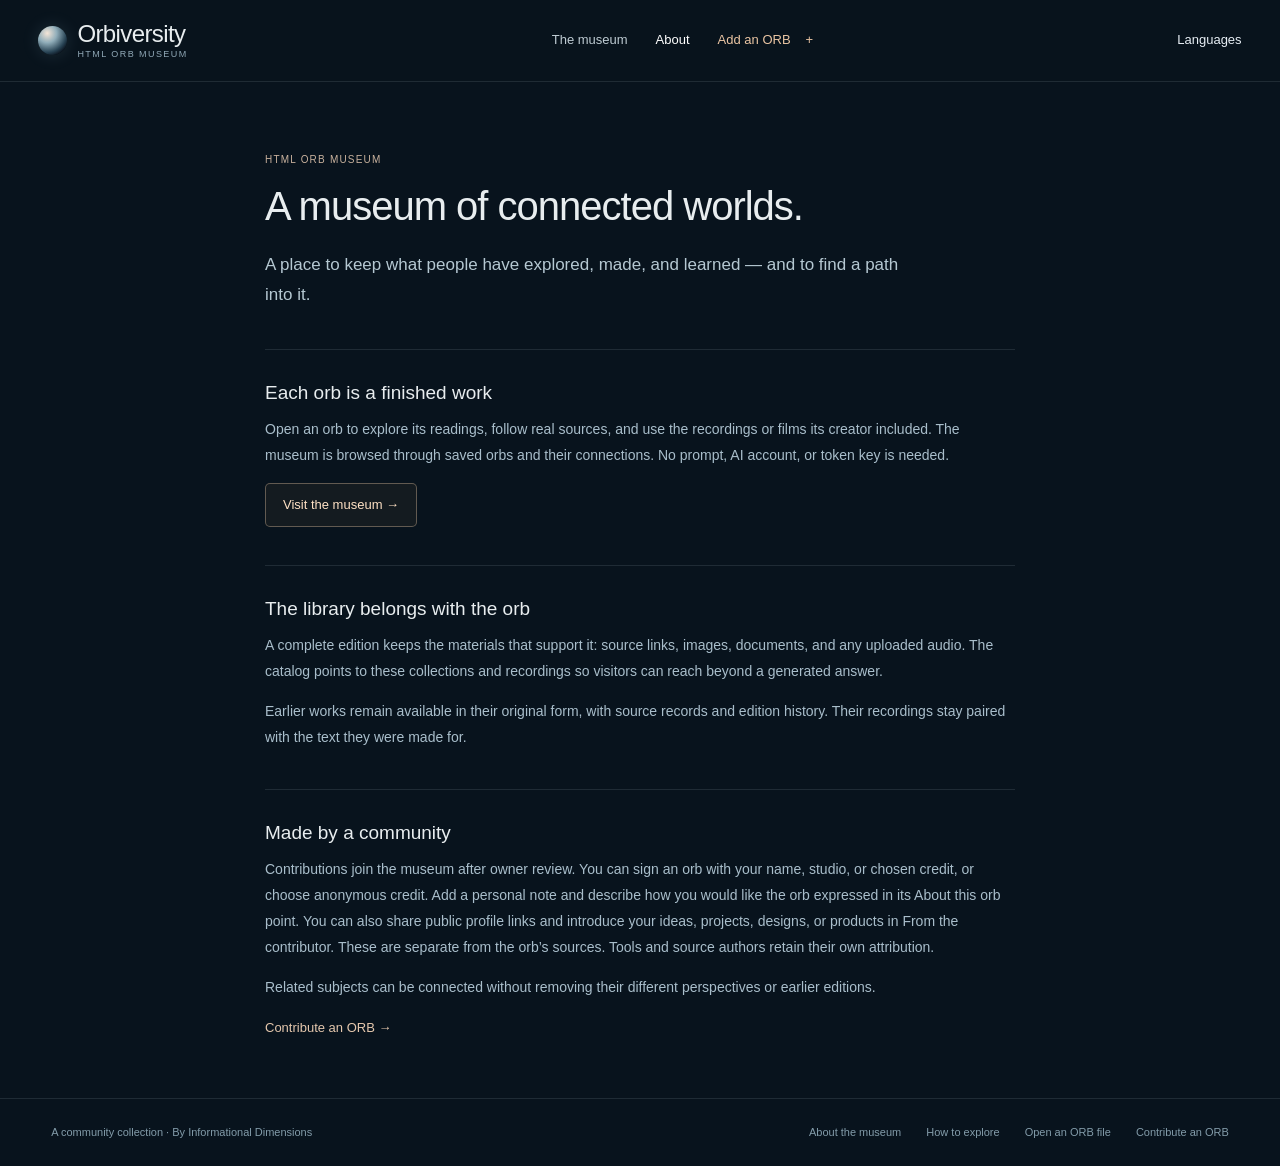
==== about.html @ c3cf35a3 "Let Museum contributors share profiles and work Add a collapsed optional Share your work section wit" ====
<!doctype html>
<html lang="en"><head><meta charset="utf-8"><meta name="viewport" content="width=device-width,initial-scale=1"><meta name="description" content="A community museum for complete, connected HTML ORBs."><meta name="theme-color" content="#08131d"><title>About the museum · Orbiversity</title><link rel="icon" href="orb-silver.jpg" type="image/jpeg"><link rel="stylesheet" href="vault.css?v=museum-spotlight-1"><link rel="stylesheet" href="languages.css"></head><body><a class="skip" href="#content">Skip to content</a><header class="vault-header"><a class="brand" href="./"><span class="brand-mark" aria-hidden="true"></span><span>Orbiversity<small>HTML Orb Museum</small></span></a><nav aria-label="Main navigation"><a href="./">The museum</a><a href="about.html" aria-current="page">About</a><a class="add-orb" href="submit.html">Add an ORB <span aria-hidden="true">+</span></a></nav><details class="language-menu"><summary>Languages</summary><div class="language-options"><a href="?lang=en" lang="en" data-language="en">English</a><a href="?lang=es" lang="es" data-language="es">Español</a></div></details></header><main class="vault-page" id="content"><p class="eyebrow">HTML Orb Museum</p><h1>A museum of connected worlds.</h1><p class="page-lead">A place to keep what people have explored, made, and learned — and to find a path into it.</p><section><h2>Each orb is a finished work</h2><p>Open an orb to explore its readings, follow real sources, and use the recordings or films its creator included. The museum is browsed through saved orbs and their connections. No prompt, AI account, or token key is needed.</p><a class="primary-link" href="./">Visit the museum →</a></section><section id="journeys"><h2>The library belongs with the orb</h2><p>A complete edition keeps the materials that support it: source links, images, documents, and any uploaded audio. The catalog points to these collections and recordings so visitors can reach beyond a generated answer.</p><p>Earlier works remain available in their original form, with source records and edition history. Their recordings stay paired with the text they were made for.</p></section><section><h2>Made by a community</h2><p>Contributions join the museum after owner review. You can sign an orb with your name, studio, or chosen credit, or choose anonymous credit. Add a personal note and describe how you would like the orb expressed in its About this orb point. You can also share public profile links and introduce your ideas, projects, designs, or products in From the contributor. These are separate from the orb’s sources. Tools and source authors retain their own attribution.</p><p>Related subjects can be connected without removing their different perspectives or earlier editions.</p><a href="submit.html">Contribute an ORB →</a></section></main><footer class="vault-footer"><span>A community collection · By Informational Dimensions</span><a href="about.html">About the museum</a><a href="start.html">How to explore</a><a href="studio.html">Open an ORB file</a><a href="submit.html">Contribute an ORB</a></footer><script src="spanish.js?v=copy-1"></script><script src="vault-i18n.js?v=museum-spotlight-1"></script><script src="languages.js?v=vault-1"></script></body></html>
---- vault.css ----
:root{color-scheme:dark;--ink:#e8edef;--muted:#acbcc5;--quiet:#889da9;--line:#b5c9d321;--accent:#efbc8e;background:#08131d;color:var(--ink);font-family:Inter,"Segoe UI",Arial,sans-serif;font-synthesis:none}*{box-sizing:border-box}body{margin:0;font-size:15px;line-height:1.55}a{color:inherit;text-decoration:none}a:hover{text-decoration:underline;text-underline-offset:4px}button,select{font:inherit}button,a,select,summary{touch-action:manipulation}button,select{color:var(--ink);background:#132530;border:1px solid #8197a547;border-radius:5px}button{cursor:pointer}a:focus-visible,button:focus-visible,select:focus-visible,summary:focus-visible{outline:2px solid #f3c397;outline-offset:5px}h1,h2,h3,p{margin-top:0}[hidden]{display:none!important}.skip{position:fixed;left:15px;top:-100px;z-index:10;background:#fff;color:#111;padding:12px}.skip:focus{top:10px}.vault-header{min-height:72px;display:flex;align-items:center;gap:32px;padding:12px clamp(20px,3vw,52px);border-bottom:1px solid var(--line);background:#08141ded}.brand{font-size:24px;font-weight:400;letter-spacing:-.6px;display:flex;align-items:center;gap:10px}.brand-mark{order:-1;display:inline-block;width:24px;height:24px;border-radius:50%;background:radial-gradient(circle at 32% 25%,#f4e5d7,#91aeba 32%,#274253 65%,#070d17 82%);box-shadow:0 0 18px #accfe324}.vault-header nav{display:flex;align-items:center;gap:28px;margin-left:auto;font-size:13px}.vault-header nav a{color:#bfccd3;min-height:44px;display:flex;align-items:center}.vault-header nav a[aria-current=page]{color:#fff}.vault-header nav .add-orb{gap:15px;color:#eac5a3}.language-menu{font-size:12px}.language-menu summary{min-height:44px;display:flex;align-items:center;cursor:pointer}.language-options{z-index:20;background:#102431!important;border-color:#536978!important}.language-options a{color:#e6edf0!important}.vault-workspace{display:grid;grid-template-columns:minmax(0,1fr) 320px;min-height:610px;max-height:820px;height:calc(100svh - 72px);background:linear-gradient(180deg,#07131c15,#07131c18 75%,#07131c66),url('library-southwest-city-v1.webp') center bottom/cover no-repeat}.vault-studio{position:relative;min-width:0;overflow:hidden}.studio-heading{position:absolute;left:clamp(24px,4vw,60px);top:32px;z-index:2;pointer-events:none}.studio-heading h1{font-size:29px;font-weight:350;letter-spacing:-.7px;margin-bottom:2px}.studio-heading p{font-size:12px;color:#acbdc9;letter-spacing:.02em}.orb-field{position:absolute;inset:112px 25px 55px}.orbit-lines{position:absolute;inset:0;width:100%;height:100%;fill:none;stroke:#afc6d222;stroke-width:.16;transform:rotate(-8deg);pointer-events:none}.vault-orb{position:absolute;left:var(--x);top:var(--y);display:flex;flex-direction:column;align-items:center;transform:translate(-50%,-50%);width:150px;min-height:88px;text-align:center;font-size:12px;line-height:1.45;color:#e2eaf0;text-shadow:0 2px 6px #020b14;transition:color .2s,filter .2s}.vault-orb:hover{text-decoration:none;color:#fff;filter:brightness(1.18)}.orb-sphere{width:42px;height:42px;border-radius:50%;background:radial-gradient(ellipse at 29% 22%,#f9f4de 1%,#c0d4da 10%,#82a7b7 26%,#395569 48%,#182a3d 70%,#091322 88%);box-shadow:inset -4px -6px 8px #0006,0 0 23px #9ac4e72b;transition:transform .3s,box-shadow .3s}.vault-orb:hover .orb-sphere,.vault-orb:focus-visible .orb-sphere{transform:scale(1.13);box-shadow:inset -4px -6px 8px #0006,0 0 28px #f1c19059}.vault-orb.is-featured .orb-sphere{width:58px;height:58px}.orb-label{margin-top:9px;max-width:148px;font-weight:400}.orb-type{position:absolute;top:-26px;white-space:nowrap;font-size:10px;color:#f2ceae;opacity:0;transform:translateY(4px);transition:opacity .15s,transform .15s}.vault-orb:hover .orb-type,.vault-orb:focus-visible .orb-type{opacity:1;transform:translateY(0)}.studio-bottom{position:absolute;inset:auto 30px 24px;display:flex;justify-content:space-between;gap:20px;font-size:11px;color:#bbcad0}.studio-bottom a{color:#e0d8cb}.vault-overview{padding:48px 30px 30px;background:#081621ad;display:flex;flex-direction:column;align-items:flex-start;align-self:stretch;overflow:auto}.eyebrow{text-transform:uppercase;letter-spacing:.12em;font-size:10px;color:#c8b19d;margin:0 0 14px}.vault-overview h2{font-size:26px;font-weight:400;letter-spacing:-.5px;line-height:1.3;margin-bottom:18px}.overview-description{color:#b6c5cc;font-size:13px;line-height:1.8}.overview-meta{font-size:11px;color:#a6bac5;margin:12px 0 25px}.primary-link{display:inline-flex;align-items:center;gap:30px;padding:11px 17px;border:1px solid #d8ba9b66;border-radius:5px;color:#ffe2c5;background:#70533a21;font-size:13px;transition:background .2s}.primary-link:hover{background:#ad785232;text-decoration:none}.edition-link{display:block;font-size:11px;color:#acbfc9;margin:18px 0 30px}.vault-note{margin-top:auto;font-size:11px;line-height:1.8;color:#a1b3bc;padding-top:28px;border-top:1px solid var(--line)}.vault-catalog{padding:48px clamp(24px,4vw,64px) 24px;background:#0a1620}.catalog-heading{display:flex;align-items:end;justify-content:space-between;gap:20px}.catalog-heading h2{font-size:24px;font-weight:400;letter-spacing:-.4px;margin:0}.catalog-heading .eyebrow{margin-bottom:5px}.catalog-heading>p{font-size:12px;color:var(--quiet);margin:0 0 3px}.vault-filters{display:flex;gap:20px;align-items:end;padding:27px 0 24px;border-bottom:1px solid var(--line)}.vault-filters label{display:flex;flex-direction:column;gap:7px;font-size:11px;color:var(--muted)}.vault-filters select{min-height:42px;padding:8px 34px 8px 10px;min-width:155px;font-size:12px;background:#10212c}.vault-filters button,.empty button{min-height:42px;padding:8px 15px;font-size:12px;background:transparent}.vault-filters button{margin-left:auto}.orb-row{display:grid;grid-template-columns:minmax(300px,1fr) 130px 60px 150px 105px;gap:0 20px;padding:24px 0 0;border-bottom:1px solid var(--line);scroll-margin-top:20px}.orb-name{display:flex;align-items:center;gap:15px}.orb-name h2{font-size:17px;font-weight:450;margin:0;line-height:1.5}.kind{display:none}.description{font-size:12px;color:var(--muted);line-height:1.8;margin:7px 0 12px;max-width:740px}.row-actions{display:flex;gap:20px;flex-wrap:wrap;font-size:11px;color:#c1cdd4}.row-actions a{min-height:32px;display:inline-flex;align-items:center}.row-actions .explore{color:#f1c59e}.cell{font-size:11px;color:#a9bac3;padding-top:5px}.cell .mobile-label{display:block;font-size:9px;letter-spacing:.07em;text-transform:uppercase;color:#778f9d;margin-bottom:7px}.formats-cell small{display:block;font-size:10px;margin-top:5px;color:#7e98a7}.version-details{grid-column:1/-1;font-size:11px;color:#a4b7c3;margin:12px 0 0}.version-details summary{cursor:pointer;width:fit-content;padding:10px 0 14px;min-height:40px}.version-details summary span{color:#7993a2;margin-left:9px}.version-body{padding:20px;border-top:1px solid var(--line);background:#06101a61}.version-body ul{padding:0;list-style:none}.version-body li{margin-bottom:22px}.version-body p{margin:5px 0;font-size:11px;line-height:1.8}.edition-title{display:flex;gap:20px;justify-content:space-between}.edition-title a{color:#dce6eb}.edition-title span{color:#819ba9}.repo-link{color:#c2d0d8}.catalog-note{font-size:11px;color:#8197a4;margin:25px 0}.empty{padding:35px 0}.empty h3{font-size:15px;font-weight:400}.vault-footer{padding:25px clamp(24px,4vw,64px);display:flex;gap:25px;font-size:11px;color:#839caa;flex-wrap:wrap;border-top:1px solid var(--line)}.vault-footer span{margin-right:auto}.vault-page{max-width:820px;min-height:calc(100svh - 165px);margin:0 auto;padding:70px 35px 60px}.vault-page h1{font-size:40px;line-height:1.2;font-weight:350;letter-spacing:-1px;margin-bottom:20px}.page-lead{font-size:17px;color:#b5c8d2;line-height:1.8;max-width:640px}.vault-page section{margin-top:38px;padding-top:28px;border-top:1px solid var(--line)}.vault-page h2{font-size:19px;font-weight:450;margin-bottom:10px}.vault-page section p,.vault-page li{font-size:14px;color:#a9becb;line-height:1.85}.vault-page .quiet-note{font-size:12px;color:#90a8b5;margin:18px 0 0}.vault-page section>a:not(.primary-link){font-size:13px;color:#e4c7ad}.browse-steps{padding-left:25px;margin-top:45px}.browse-steps li{padding:0 0 18px 10px}.browse-steps h2{color:#e1ebef}.vault-workspace{animation:studio-arrives .6s ease-out both}@keyframes studio-arrives{from{opacity:.6}to{opacity:1}}
@media(min-width:1600px){.vault-workspace{grid-template-columns:minmax(0,1fr) 360px}.vault-overview{padding:54px 38px}.vault-orb{font-size:13px;width:170px}.orb-label{max-width:170px}.orb-sphere{width:50px;height:50px}}
@media(max-width:1050px){.vault-workspace{grid-template-columns:minmax(0,1fr) 275px}.vault-overview{padding:35px 24px}.vault-overview h2{font-size:23px}.orb-row{grid-template-columns:minmax(260px,1fr) 100px 50px 130px}.date-cell{display:none}.vault-orb{width:120px;font-size:11px}.orb-label{max-width:120px}.vault-header{gap:20px}.vault-header nav{gap:18px}}
@media(max-width:760px){.vault-header{min-height:70px;gap:10px;padding:12px 18px;flex-wrap:wrap}.brand{font-size:22px}.vault-header nav{gap:14px;font-size:11px}.vault-header nav>a:first-child,.vault-header nav>a:nth-child(2){display:none}.vault-header nav .add-orb{gap:8px}.language-menu{margin-left:auto}.vault-workspace{height:auto;min-height:0;max-height:none;display:block;background-position:center top;background-size:auto 530px;background-repeat:no-repeat}.vault-studio{height:515px}.studio-heading{top:20px;left:22px}.studio-heading h1{font-size:25px}.studio-heading p{font-size:11px}.orb-field{inset:105px 0 58px}.vault-orb{width:100px;min-height:73px;font-size:10px;line-height:1.4}.orb-label{max-width:96px;margin-top:7px}.orb-sphere{width:33px;height:33px}.vault-orb.is-featured .orb-sphere{width:47px;height:47px}.orb-type{display:none}.studio-bottom{left:22px;right:22px;bottom:20px;font-size:10px}.studio-bottom>span{max-width:140px}.vault-overview{padding:25px 24px;display:block;background:#091723e8}.vault-overview h2{font-size:23px;margin-bottom:8px}.overview-description{font-size:12px;max-width:600px}.overview-meta{margin:10px 0 15px}.edition-link{display:inline-block;margin:0 0 0 20px}.vault-note{margin:22px 0 0;padding-top:15px;max-width:590px}.vault-catalog{padding:32px 22px 18px}.catalog-heading h2{font-size:23px}.vault-filters{display:grid;grid-template-columns:1fr 1fr;gap:15px 12px;padding-top:20px}.vault-filters label,.vault-filters select{min-width:0;width:100%}.vault-filters select{font-size:12px}.vault-filters button{margin:0}.orb-row{grid-template-columns:1fr 65px;column-gap:15px;padding-top:22px}.orb-main{grid-column:1/-1}.orb-name h2{font-size:18px}.description{font-size:12px}.topic-cell{grid-column:1;grid-row:2}.points-cell{grid-column:2;grid-row:2}.formats-cell{grid-column:1/-1;grid-row:3;margin-top:12px}.formats-cell .mobile-label{display:none}.cell{padding-top:12px}.cell .mobile-label{margin-bottom:4px}.date-cell{display:none}.version-details{margin-top:4px}.edition-title{flex-direction:column;gap:3px}.version-body{padding:15px}.vault-footer{gap:10px 22px;padding:24px 22px}.vault-footer span{flex-basis:100%;margin-bottom:4px}.vault-page{padding:45px 24px}.vault-page h1{font-size:33px}.page-lead{font-size:16px}}
@media(max-width:359px){.vault-header{padding:10px 15px}.brand{font-size:20px}.brand-mark{width:20px;height:20px}.vault-header nav{font-size:10px}.vault-orb{width:90px;font-size:9px}.orb-label{max-width:87px}.vault-studio{height:490px}.edition-link{display:block;margin:16px 0 0}}
@media(prefers-reduced-motion:reduce){*,*::before,*::after{animation:none!important;transition:none!important;scroll-behavior:auto!important}}
@media print{.vault-header,.vault-workspace,.vault-filters,.vault-footer,.row-actions{display:none}body,.vault-catalog,.vault-page{background:#fff;color:#111;padding:0}.orb-row{break-inside:avoid}.description,.cell,.version-details,.catalog-note{color:#333}.version-details{display:none}}

/* The museum: a wide studio above Earth, with a light contextual reading rail. */
.brand small{display:block;margin-top:2px;font-size:9px;line-height:1.3;letter-spacing:.16em;text-transform:uppercase;color:#92aab8}
.vault-header{min-height:82px}.brand{line-height:1.15}.brand-mark{width:29px;height:29px}
.vault-workspace{height:calc(100svh - 82px);min-height:660px;grid-template-columns:minmax(0,1fr) 330px;background:#010305 url('museum-earth-space-v2.webp') center 84%/cover no-repeat}
.studio-heading{top:29px}.studio-heading .eyebrow{font-size:9px;color:#a6c3d2;letter-spacing:.16em;margin-bottom:9px}.studio-heading h1{font-size:31px;letter-spacing:-.7px;margin-bottom:5px}.studio-heading p{color:#aac2d2}
.orb-field{inset:145px 30px 115px}.vault-orb{font-size:12px}.orb-label{text-shadow:0 2px 8px #020812,0 0 12px #020812}.orb-sphere{box-shadow:inset -4px -6px 8px #0006,0 0 29px #9ac4e73b}.studio-bottom{bottom:29px;text-shadow:0 1px 5px #07131d;color:#cedce6}
.vault-overview{background:linear-gradient(180deg,#07131c9e,#07131cbd);padding:40px 29px 27px;border-left:1px solid #b5c9d312;backdrop-filter:blur(8px)}
.vault-overview h2{font-size:25px;line-height:1.35}.overview-description{font-size:13px;line-height:1.85}.overview-meta{margin:7px 0 20px}.edition-link{margin:17px 0 24px}.overview-listen{width:100%;border-top:1px solid var(--line);padding-top:17px;margin-bottom:20px}.overview-listen h3{font-size:10px;text-transform:uppercase;letter-spacing:.1em;color:#91adbf;font-weight:500;margin-bottom:10px}.overview-listen ul,.holdings-grid ul{list-style:none;padding:0;margin:0}.overview-listen li{margin:0 0 11px;font-size:11px;line-height:1.7}.overview-listen a{color:#c6d8e4;display:block}.overview-listen small{display:block;font-size:10px;color:#90aab9}.vault-note{font-size:11px;line-height:1.8;padding-top:20px}
.creator-credit{font-size:11px;color:#efd1b7;margin:7px 0 12px}.edition-total{white-space:nowrap}.museum-holdings{grid-column:1/-1;margin-top:14px;color:#c7d7e2;font-size:12px;border-top:1px solid #b5c9d312}.museum-holdings summary{min-height:44px;cursor:pointer;padding:13px 0;width:fit-content}.museum-holdings summary span{font-size:10px;color:#819daf;margin-left:15px}.holdings-grid{display:grid;grid-template-columns:1fr 1fr;gap:35px 60px;padding:15px 24px 25px;background:#08131d80}.holdings-grid h3{font-size:11px;text-transform:uppercase;letter-spacing:.09em;font-weight:500;color:#b99f8c;margin:0 0 10px}.holdings-grid li{padding:7px 0;font-size:12px;line-height:1.7}.holdings-grid a{color:#c9dce8;display:inline-block;overflow-wrap:anywhere}.holdings-grid small{display:block;color:#829eae;font-size:10px}.version-details{margin-top:0}.version-details summary{font-size:11px;color:#849dac}.museum-invitation{display:flex;justify-content:space-between;align-items:center;gap:50px;padding:42px 0 25px;margin-top:20px}.museum-invitation .eyebrow{margin-bottom:7px}.museum-invitation h2{font-weight:400;font-size:26px;letter-spacing:-.4px;margin-bottom:10px}.museum-invitation p:not(.eyebrow){color:#9db5c4;font-size:13px;line-height:1.8;max-width:55ch;margin:0}.museum-invitation .primary-link{flex-shrink:0}

/* Contribution workspace; files stay local until their owner chooses to share. */
.museum-submit-page{max-width:1180px;padding:48px 36px 70px}.submission-intro h1{font-size:44px}.submission-intro .page-lead{font-size:17px;max-width:650px;margin-bottom:13px}.local-note{font-size:11px;color:#91afc1;margin:0}.existing-package{display:flex;align-items:center;gap:18px 28px;flex-wrap:wrap;margin:30px 0 5px;padding:19px 0;border-block:1px solid var(--line);font-size:12px}.existing-package strong{font-weight:500;color:#d8e5ec}.existing-package p{margin:0;color:#95aebb}.existing-package a{color:#ebc9aa;min-height:35px;display:inline-flex;align-items:center;gap:7px}
.submission-layout{display:grid;grid-template-columns:minmax(0,1fr) 270px;gap:70px}.submission-layout>div{min-width:0}.submission-form{margin-top:0}.submission-form fieldset{border:0;border-bottom:1px solid var(--line);padding:27px 0 28px;margin:0 0 23px;min-width:0}.submission-form legend{padding:30px 0 0;font-size:19px;letter-spacing:-.3px;color:#dfebf1;width:100%}.submission-form legend>span{font-size:10px;letter-spacing:.1em;color:#c6a789;margin-right:15px;vertical-align:middle}.submission-form label{display:block;font-size:12px;color:#c6d8e4;margin:17px 0 7px}.required-label,.optional-label{font-size:10px;margin-left:9px;color:#809aab;font-weight:400}.submission-form :is(input[type=text],input[type=url],textarea,select){width:100%;min-width:0;background:#0c1e2b;border:1px solid #9dbdce35;color:#e1ebf0;border-radius:5px;font-family:inherit;font-size:14px;line-height:1.5;padding:11px 13px;min-height:44px;box-shadow:none}.submission-form :is(input,textarea,select):focus-visible{outline:2px solid #efbc8e;outline-offset:3px}.submission-form input::placeholder,.submission-form textarea::placeholder{color:#688698}.submission-form textarea{resize:vertical;min-height:92px;font-family:inherit;font-size:14px}.submission-form .field-help{font-size:11px;line-height:1.8;color:#8da8b9;margin:8px 0 0}.file-picker{padding:17px 18px;border:1px solid #8eacbd35;border-radius:5px;background:#0d1c2755;overflow:hidden;transition:background .15s,border-color .15s}.file-picker:hover{background:#10263580;border-color:#a6c1d25e}.file-picker .file-picker-title{display:block;font-size:13px;color:#d6e4ec}.file-picker .field-help{display:block;margin-top:4px;min-height:20px}.file-picker input[type=file]{display:block;width:100%;max-width:100%;min-width:0;margin-top:13px;color:#88a5b7;font-size:11px}.file-picker input::file-selector-button{font-family:inherit;font-size:11px;padding:9px 11px;border:1px solid #7e9cae4f;background:#132f41;color:#d6e4ec;border-radius:4px;margin-right:10px;cursor:pointer}.file-selection{display:block;font-size:10px;color:#b6c8d3;margin-top:9px;overflow-wrap:anywhere}.file-picker-pair{display:grid;grid-template-columns:1fr 1fr;gap:15px}.file-picker-pair .field-help{min-height:42px}.package-detail{margin-top:19px;font-size:11px;color:#9cb6c5}.package-detail summary{cursor:pointer;min-height:44px;display:flex;align-items:center;gap:20px}.package-detail summary span{margin-left:auto;font-size:10px;color:#7799ae}.selected-files{list-style:none;padding:0;margin:0;max-height:240px;overflow:auto}.selected-files li{display:flex;justify-content:space-between;gap:20px;border-top:1px solid var(--line);padding:9px 0;font-size:11px;overflow-wrap:anywhere}.selected-files li span{min-width:0}.selected-files small{white-space:nowrap;color:#7799ae}.library-link-row{display:grid;grid-template-columns:minmax(0,1fr) 125px;column-gap:13px;padding-bottom:18px;border-bottom:1px solid var(--line)}.library-link-row label:first-child,.library-link-row label:nth-child(2){grid-column:1/-1}.library-link-row input,.library-link-row select{margin-top:6px}.library-link-row .remove-source{align-self:end;background:none;border:0;color:#c1aa9a;min-height:44px;font-size:11px;margin-bottom:7px;justify-self:end}.quiet-button{padding:10px 0;min-height:44px;border:0;background:transparent;font-size:12px;color:#e5c3a5;margin-top:8px}.submission-actions{padding-top:3px}.submission-actions .permission-check{display:flex;align-items:flex-start;gap:11px;font-size:11px;color:#9db5c3;line-height:1.75;margin-bottom:23px}.permission-check input{width:18px;height:18px;flex-shrink:0;margin:0;accent-color:#efbc8e}.submission-actions .primary-link{font-family:inherit;font-size:13px;min-height:46px;cursor:pointer}.submission-form[aria-busy=true]{opacity:.8}.submission-form button:disabled{cursor:wait}.package-progress{min-height:22px;font-size:12px;color:#a7c2d2;margin:15px 0 0}.package-error{padding:15px;border-left:2px solid #efad97;background:#39292a65;color:#ffd8c8;font-size:13px;line-height:1.7;overflow-wrap:anywhere}
.museum-submit-page .package-result{border-top:1px solid #afc3cf55;margin-top:23px;padding:29px 0 20px;scroll-margin-top:28px}.package-result h2{font-size:25px}.package-result>p:not(.eyebrow){font-size:13px;color:#a8c2d0;line-height:1.8}.package-downloads{display:flex;align-items:center;gap:23px;flex-wrap:wrap;margin:22px 0}.package-downloads>a:not(.primary-link){font-size:11px;color:#9ebaca;min-height:44px;display:flex;align-items:center}.package-warnings{margin:15px 0 20px;padding-left:17px}.museum-submit-page .package-warnings li{font-size:11px;color:#8da9ba;line-height:1.75;margin:8px 0}.manual-review-link{font-size:13px;color:#ebc9aa;display:inline-flex;min-height:44px;align-items:center;gap:15px}
.submission-aside{position:sticky;top:24px;align-self:start;padding-top:31px}.contribution-orb{width:72px;height:72px;margin:8px 0 30px;border-radius:50%;background:radial-gradient(circle at 29% 21%,#ffedd5,#b8cddd 16%,#5e829e 40%,#1b334c 69%,#091322 89%);box-shadow:0 0 70px #6395bd2d,inset -10px -8px 16px #01091480}.submission-aside h2{font-size:22px;line-height:1.35;font-weight:400}.submission-aside>p:not(.eyebrow){color:#8ba8bb;font-size:13px;line-height:1.9}.submission-aside ol{list-style:none;padding:10px 0 0;margin:0}.submission-aside li{border-top:1px solid var(--line);padding:19px 0;color:#8ba8bb;font-size:12px;line-height:1.8}.submission-aside li strong{display:block;color:#d6e5ef;font-size:13px;font-weight:500;margin-bottom:5px}.submission-aside details{border-top:1px solid var(--line);margin-top:10px;padding-top:10px;font-size:11px;color:#89a8bc}.submission-aside summary{cursor:pointer;min-height:44px;display:flex;align-items:center}.submission-aside details p{font-size:11px;line-height:1.9;color:#89a8bc}
@media(min-width:1600px){.vault-workspace{grid-template-columns:minmax(0,1fr) 355px}.vault-overview{padding:43px 34px}.orb-field{inset:145px 60px 115px}}
@media(max-width:1050px){.vault-workspace{grid-template-columns:minmax(0,1fr) 285px}.vault-overview{padding:32px 24px}.studio-heading h1{font-size:29px}.vault-orb{font-size:11px}.submission-layout{grid-template-columns:minmax(0,1fr) 240px;gap:38px}.museum-submit-page{padding-inline:28px}}
@media(max-width:760px){.vault-header{min-height:80px;gap:10px 14px}.brand{font-size:22px}.brand small{font-size:8px;letter-spacing:.12em}.brand-mark{width:26px;height:26px}.vault-header nav .add-orb{font-size:11px}.language-menu{font-size:11px}.vault-workspace{display:block;height:auto;min-height:0;background-position:center top;background-size:auto 560px}.vault-studio{height:560px}.studio-heading{top:24px;left:22px}.studio-heading h1{font-size:28px}.studio-heading .eyebrow{font-size:8px}.orb-field{inset:140px 0 124px}.vault-orb{width:99px;font-size:10px}.studio-bottom{bottom:22px;font-size:10px;left:22px;right:22px}.vault-overview{padding:26px 24px;background:#091723;border-left:0;border-top:1px solid #b5c9d312;backdrop-filter:none}.vault-overview h2{font-size:24px}.overview-description{font-size:13px}.overview-listen{margin:22px 0 0;padding-top:15px}.overview-listen ul{display:grid;grid-template-columns:1fr 1fr;gap:15px}.overview-listen li{margin:0}.vault-note{margin-top:20px}.edition-link{display:block;margin:15px 0 0}.museum-holdings summary span{display:block;margin:4px 0 0}.holdings-grid{grid-template-columns:1fr;gap:25px;padding:17px 18px 23px}.museum-invitation{display:block;padding-top:30px}.museum-invitation h2{font-size:24px}.museum-invitation .primary-link{margin-top:22px}.museum-submit-page{padding:33px 23px 45px}.submission-intro h1{font-size:35px}.submission-intro .page-lead{font-size:16px}.submission-layout{display:block}.existing-package{display:block;padding:17px 0;margin-top:23px}.existing-package p{margin:8px 0 5px;font-size:11px}.existing-package a{font-size:11px}.submission-form legend{font-size:18px;padding-top:24px}.submission-form fieldset{padding-top:20px;margin-bottom:14px}.file-picker-pair{grid-template-columns:1fr;gap:0}.file-picker-pair .field-help{min-height:0}.submission-form :is(input[type=text],input[type=url],textarea,select){font-size:16px}.submission-aside{position:static;border-top:1px solid var(--line);margin-top:35px;padding-top:28px}.contribution-orb{width:48px;height:48px;margin:0 0 20px}.submission-aside ol{display:grid;grid-template-columns:1fr 1fr 1fr;gap:16px}.submission-aside li{font-size:11px;line-height:1.8}.submission-aside details{margin-top:15px}}
@media(max-width:390px){.vault-header{gap:3px 12px;padding-inline:16px}.brand{font-size:20px}.brand small{font-size:7px}.vault-header nav{margin-left:auto}.language-menu{margin-left:0}.vault-workspace{background-size:auto 540px}.vault-studio{height:540px}.studio-heading h1{font-size:26px}.vault-orb{font-size:9px;width:90px}.orb-label{max-width:88px}.submission-aside ol{display:block}.library-link-row{grid-template-columns:1fr 95px}.catalog-heading{align-items:start}.catalog-heading>p{text-align:right}.edition-total{display:block}}
@media print{.museum-invitation,.submission-aside,.submission-form,.existing-package{display:none!important}.museum-holdings{color:#111}.museum-holdings>*{display:block!important}.holdings-grid{background:#fff;color:#111}.holdings-grid a,.holdings-grid small,.creator-credit{color:#111}}

.holdings-grid section{min-width:0}.holdings-grid ul{max-height:360px;overflow:auto;overscroll-behavior:contain;scrollbar-width:thin;padding-right:12px}.large-package-note{font-size:12px;line-height:1.8;color:#eed0b6;padding:13px 16px;border-left:2px solid #d4a378;background:#3c2f2440}.large-package-note a{color:#e6ccb5;text-decoration:underline}.manual-transfer-note{font-size:11px;color:#a4bac8;line-height:1.8}.manual-transfer-note a{color:#d4b99f;text-decoration:underline}@media print{.holdings-grid ul{max-height:none;overflow:visible}}
@media(max-width:760px){.vault-orb{font-size:11px}}@media(max-width:390px){.vault-orb{font-size:10.5px}}@media(max-width:359px){.vault-orb{font-size:10px}}
/* Contributor identity and the optional About this orb reading. */
.orb-byline{display:block;font-size:.62em;font-weight:400;line-height:1.65;color:#b6c6d0;margin-top:5px;letter-spacing:0;overflow-wrap:anywhere}.orb-row .orb-byline{font-size:12px;margin-top:3px}.orb-about-point{grid-column:1/-1;margin:12px 0 6px;border-top:1px solid #b5c9d31c;text-align:left;width:100%;font-size:12px}.orb-about-point>summary{display:flex;align-items:center;gap:11px;min-height:52px;cursor:pointer;color:#dcc5b2;list-style:none;padding:9px 0}.orb-about-point>summary::-webkit-details-marker{display:none}.about-point-sphere{display:inline-block;width:24px;height:24px;flex-shrink:0;border-radius:50%;background:radial-gradient(circle at 32% 25%,#f5e5d7,#a6b9c2 29%,#435669 56%,#132333 77%);box-shadow:0 0 15px #d4b59425;transition:box-shadow .16s,transform .16s}.orb-about-point>summary:hover .about-point-sphere,.orb-about-point[open] .about-point-sphere{box-shadow:0 0 20px #efd3b64a;transform:scale(1.04)}.about-point-chevron{margin-left:auto;color:#8ca5b5;font-size:16px;line-height:1;transition:transform .16s}.orb-about-point[open] .about-point-chevron{transform:rotate(45deg)}.orb-about-reading{padding:8px 0 20px;max-width:72ch}.orb-about-reading h3{font-size:10px;font-weight:500;letter-spacing:.08em;text-transform:uppercase;color:#b7a28e;margin:18px 0 9px}.orb-about-reading h3:first-child{margin-top:0}.orb-about-reading .contributor-copy{white-space:pre-wrap;overflow-wrap:anywhere;font-size:13px;line-height:1.8;color:#c4d3dc;margin:0 0 16px}.orb-about-reading .about-attribution{font-size:12px;color:#aec1cd;overflow-wrap:anywhere;margin:0 0 16px}.vault-overview .orb-about-point{margin-top:4px}.vault-overview .orb-about-reading{max-height:370px;overflow:auto;scrollbar-width:thin;overscroll-behavior:contain;padding-right:9px}.vault-overview .orb-about-reading .contributor-copy{font-size:12px}.attribution-choice{margin:24px 0 12px;display:flex;align-items:center;gap:10px 26px;flex-wrap:wrap}.submission-form .field-label{font-size:12px;color:#c6d8e4;flex-basis:100%;margin:0}.submission-form .attribution-choice label{display:flex;align-items:center;gap:9px;margin:0;min-height:44px;cursor:pointer;font-size:13px}.attribution-choice input{width:17px;height:17px;accent-color:#efbc8e;margin:0}.submission-form .anonymity-note{max-width:64ch;font-size:11px;line-height:1.8;color:#9aaebc}.contribution-fields>p:first-of-type{max-width:64ch}.contribution-preview{margin:28px 0 0;padding:22px 0 0;border-top:1px solid #8eacbd24}.contribution-preview>.eyebrow{font-size:9px;letter-spacing:.12em;color:#829eae;margin:0 0 10px}.contribution-preview>h2{font-size:18px;font-weight:400;line-height:1.5;color:#c8d9e3;overflow-wrap:anywhere;margin:0 0 15px}.contribution-preview .orb-about-reading section{margin:0;padding:0;border:0}.contribution-preview .orb-about-reading h3{font-size:10px;line-height:1.5}.contribution-preview .orb-about-reading .contributor-copy{font-size:13px;line-height:1.8;color:#c4d3dc}.contribution-preview .orb-about-reading{padding-bottom:0;max-height:400px;overflow:auto;scrollbar-width:thin;overscroll-behavior:contain}.contribution-preview .orb-about-point{margin-bottom:0}.contribution-preview #preview-empty{margin:0 0 10px}.orb-row .orb-about-point{margin-top:12px}.orb-row .orb-about-reading{padding-left:35px;max-height:480px;overflow:auto;scrollbar-width:thin;overscroll-behavior:contain}.orb-row .orb-about-point+.museum-holdings{margin-top:0}
@media(max-width:760px){.attribution-choice{gap:8px 26px}.contribution-preview>h2{font-size:17px}.orb-row .orb-about-reading{padding-left:0}.orb-about-reading .contributor-copy{font-size:13px}.vault-overview .orb-about-reading{max-height:420px}.orb-byline{font-size:14px}}
@media(prefers-reduced-motion:reduce){.about-point-sphere,.about-point-chevron{transition:none}}
@media print{.orb-about-point{color:#111}.orb-about-reading{max-height:none!important;overflow:visible!important}.orb-about-reading .contributor-copy,.orb-about-reading .about-attribution,.orb-byline{color:#111}.orb-about-point[open] .about-point-sphere{box-shadow:none}}
/* Optional contributor links stay with About, apart from the source library. */
.spotlight-editor{margin:24px 0 0;border-block:1px solid #8eacbd24;padding:0 0 12px}.spotlight-editor>summary{cursor:pointer;min-height:52px;display:flex;align-items:center;gap:12px;color:#dfc5ad;font-size:14px;list-style:none}.spotlight-editor>summary::before{content:'+';font-size:18px;color:#91acbb;width:14px}.spotlight-editor[open]>summary::before{content:'−'}.spotlight-editor>summary::-webkit-details-marker{display:none}.spotlight-editor>summary>span{font-size:10px;color:#809aab;margin-left:auto}.spotlight-editor h3{font-weight:400;font-size:14px;color:#c5d7e2;margin:24px 0 0}.spotlight-row{display:grid;grid-template-columns:minmax(0,1fr) minmax(0,1.2fr);gap:0 15px;padding:5px 0 13px;border-bottom:1px solid #8eacbd1c}.spotlight-row label{min-width:0}.spotlight-row input,.spotlight-row textarea,.spotlight-row select{margin-top:7px}.spotlight-row[data-spotlight-row=items]>label:nth-child(n+3){grid-column:1/-1}.spotlight-row[data-spotlight-row=items]{grid-template-columns:125px minmax(0,1fr)}.spotlight-remove{grid-column:1/-1;justify-self:end;margin:0!important;color:#bba99a!important;font-size:11px!important;padding:8px 0!important}.spotlight-clear{font-size:11px!important;color:#98b0bf!important;margin-top:9px!important}.spotlight-editor .quiet-button:disabled{opacity:.45;cursor:default}.contributor-spotlight{margin:22px 0 0!important;padding:20px 0 0!important;border:0!important;border-top:1px solid #8eacbd24!important}.spotlight-context{font-size:11px!important;line-height:1.7!important;color:#869fac!important;margin:0 0 13px!important}.spotlight-profiles,.spotlight-items{list-style:none;padding:0;margin:0}.spotlight-profiles{display:flex;gap:9px 22px;flex-wrap:wrap;margin-bottom:15px}.spotlight-profiles li{font-size:12px!important;line-height:1.8!important;padding:0!important}.contributor-spotlight a{color:#e7c6a8;overflow-wrap:anywhere}.spotlight-profiles a{display:inline-flex;align-items:center;min-height:35px}.spotlight-items li{padding:15px 0!important;margin:0;border-top:1px solid #8eacbd14;font-size:13px!important;line-height:1.7!important;overflow-wrap:anywhere}.spotlight-items li:first-child{border:0;padding-top:0!important}.spotlight-items small{display:block;font-size:9px;letter-spacing:.09em;text-transform:uppercase;color:#93abba;margin-bottom:5px}.spotlight-items .contributor-copy{margin:8px 0 0!important;font-size:12px!important}.spotlight-items a{display:inline-block;min-height:32px}.spotlight-public-note{color:#bfa994!important}
@media(max-width:760px){.spotlight-row{display:block}.spotlight-remove{display:block;margin-left:auto!important}.spotlight-profiles a,.spotlight-items a{min-height:44px}.spotlight-editor .quiet-button{min-height:44px}}
@media print{.contributor-spotlight a,.spotlight-context,.spotlight-items small{color:#222!important}}
---- languages.css ----
.language-menu{position:relative;flex:none;margin-left:auto;z-index:20;color:#e7eef4;font-size:13px}.language-menu summary{cursor:pointer;padding:12px 0}.language-options{position:absolute;right:0;top:100%;min-width:150px;background:#131e29;border:1px solid #52697a;border-radius:4px;padding:8px;box-shadow:0 8px 20px #0003}.language-options a{display:block;padding:10px;color:#dce9f2;text-decoration:none}.language-options a:hover,.language-options a[aria-current]{background:#315d7b;color:white}.language-options a[aria-current]::after{content:' ✓'}.header-inner{gap:24px}.attribution{display:none}.nav{gap:20px}.language-note,.beginner-callout{padding:16px 20px;margin:14px 0 22px;background:#eaf1f6;border-left:3px solid #315d7b}.beginner-callout p{margin:5px 0}.beginner-callout a{font-weight:600}.guide{max-width:1000px}.guide section{padding:24px 0;border-bottom:1px solid var(--line)}.guide h2{font-size:24px}.guide p,.guide li{max-width:760px}.guide li{margin:12px 0}.provider{padding:18px 0;border-top:1px solid var(--line);display:grid;grid-template-columns:180px 1fr;gap:16px}.provider h3{margin:0}.provider p{margin-top:0}.provider a{display:inline-block;margin:6px 22px 6px 0}.starter-text{width:100%;min-height:145px;background:#fff;color:#1c2935;border:1px solid #9baebd;border-radius:4px;padding:16px;font:inherit}.guide button{background:#315d7b;color:#fff;padding:11px 20px;border:0;border-radius:4px;margin:12px 0}.guide .small{font-size:12px;color:var(--muted)}
@media(max-width:1050px){.header-inner{gap:16px}.nav{gap:16px}}
@media(max-width:760px){.brand{order:0}.language-menu{order:1}.nav{order:2;flex-wrap:wrap;overflow:visible;gap:0 17px}.nav a{min-height:40px}.provider{grid-template-columns:1fr;gap:8px}.workspace-heading h1{font-size:24px}.guide .workspace-heading h1{max-width:70%}}
@media print{.language-menu,.beginner-callout{display:none}}
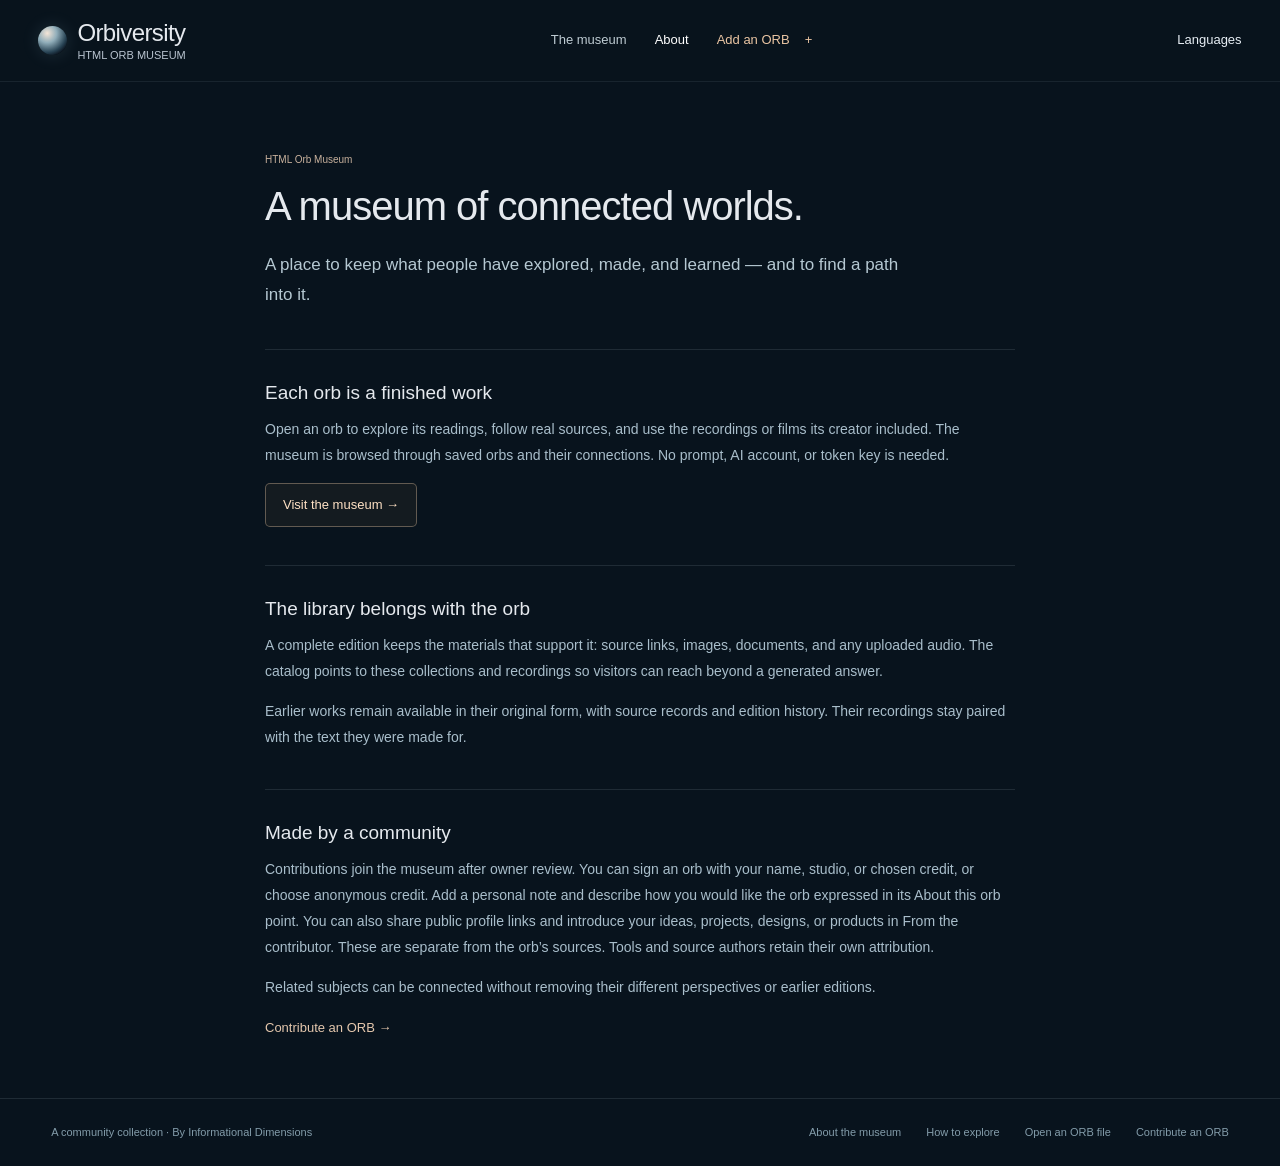
==== commit 1cf0688d: "Polish Museum and Studio controls for reading and phones Apply the approved Museum and contributor-f" ====
--- a/about.html
+++ b/about.html
@@ -1,2 +1,2 @@
 <!doctype html>
-<html lang="en"><head><meta charset="utf-8"><meta name="viewport" content="width=device-width,initial-scale=1"><meta name="description" content="A community museum for complete, connected HTML ORBs."><meta name="theme-color" content="#08131d"><title>About the museum · Orbiversity</title><link rel="icon" href="orb-silver.jpg" type="image/jpeg"><link rel="stylesheet" href="vault.css?v=museum-spotlight-1"><link rel="stylesheet" href="languages.css"></head><body><a class="skip" href="#content">Skip to content</a><header class="vault-header"><a class="brand" href="./"><span class="brand-mark" aria-hidden="true"></span><span>Orbiversity<small>HTML Orb Museum</small></span></a><nav aria-label="Main navigation"><a href="./">The museum</a><a href="about.html" aria-current="page">About</a><a class="add-orb" href="submit.html">Add an ORB <span aria-hidden="true">+</span></a></nav><details class="language-menu"><summary>Languages</summary><div class="language-options"><a href="?lang=en" lang="en" data-language="en">English</a><a href="?lang=es" lang="es" data-language="es">Español</a></div></details></header><main class="vault-page" id="content"><p class="eyebrow">HTML Orb Museum</p><h1>A museum of connected worlds.</h1><p class="page-lead">A place to keep what people have explored, made, and learned — and to find a path into it.</p><section><h2>Each orb is a finished work</h2><p>Open an orb to explore its readings, follow real sources, and use the recordings or films its creator included. The museum is browsed through saved orbs and their connections. No prompt, AI account, or token key is needed.</p><a class="primary-link" href="./">Visit the museum →</a></section><section id="journeys"><h2>The library belongs with the orb</h2><p>A complete edition keeps the materials that support it: source links, images, documents, and any uploaded audio. The catalog points to these collections and recordings so visitors can reach beyond a generated answer.</p><p>Earlier works remain available in their original form, with source records and edition history. Their recordings stay paired with the text they were made for.</p></section><section><h2>Made by a community</h2><p>Contributions join the museum after owner review. You can sign an orb with your name, studio, or chosen credit, or choose anonymous credit. Add a personal note and describe how you would like the orb expressed in its About this orb point. You can also share public profile links and introduce your ideas, projects, designs, or products in From the contributor. These are separate from the orb’s sources. Tools and source authors retain their own attribution.</p><p>Related subjects can be connected without removing their different perspectives or earlier editions.</p><a href="submit.html">Contribute an ORB →</a></section></main><footer class="vault-footer"><span>A community collection · By Informational Dimensions</span><a href="about.html">About the museum</a><a href="start.html">How to explore</a><a href="studio.html">Open an ORB file</a><a href="submit.html">Contribute an ORB</a></footer><script src="spanish.js?v=copy-1"></script><script src="vault-i18n.js?v=museum-spotlight-1"></script><script src="languages.js?v=vault-1"></script></body></html>
+<html lang="en"><head><meta charset="utf-8"><meta name="viewport" content="width=device-width,initial-scale=1"><meta name="description" content="A community museum for complete, connected HTML ORBs."><meta name="theme-color" content="#08131d"><title>About the museum · Orbiversity</title><link rel="icon" href="orb-silver.jpg" type="image/jpeg"><link rel="stylesheet" href="vault.css?v=museum-polish-1"><link rel="stylesheet" href="languages.css"></head><body><a class="skip" href="#content">Skip to content</a><header class="vault-header"><a class="brand" href="./"><span class="brand-mark" aria-hidden="true"></span><span>Orbiversity<small>HTML Orb Museum</small></span></a><nav aria-label="Main navigation"><a href="./">The museum</a><a href="about.html" aria-current="page">About</a><a class="add-orb" href="submit.html">Add an ORB <span aria-hidden="true">+</span></a></nav><details class="language-menu"><summary>Languages</summary><div class="language-options"><a href="?lang=en" lang="en" data-language="en">English</a><a href="?lang=es" lang="es" data-language="es">Español</a></div></details></header><main class="vault-page" id="content"><p class="eyebrow">HTML Orb Museum</p><h1>A museum of connected worlds.</h1><p class="page-lead">A place to keep what people have explored, made, and learned — and to find a path into it.</p><section><h2>Each orb is a finished work</h2><p>Open an orb to explore its readings, follow real sources, and use the recordings or films its creator included. The museum is browsed through saved orbs and their connections. No prompt, AI account, or token key is needed.</p><a class="primary-link" href="./">Visit the museum →</a></section><section id="journeys"><h2>The library belongs with the orb</h2><p>A complete edition keeps the materials that support it: source links, images, documents, and any uploaded audio. The catalog points to these collections and recordings so visitors can reach beyond a generated answer.</p><p>Earlier works remain available in their original form, with source records and edition history. Their recordings stay paired with the text they were made for.</p></section><section><h2>Made by a community</h2><p>Contributions join the museum after owner review. You can sign an orb with your name, studio, or chosen credit, or choose anonymous credit. Add a personal note and describe how you would like the orb expressed in its About this orb point. You can also share public profile links and introduce your ideas, projects, designs, or products in From the contributor. These are separate from the orb’s sources. Tools and source authors retain their own attribution.</p><p>Related subjects can be connected without removing their different perspectives or earlier editions.</p><a href="submit.html">Contribute an ORB →</a></section></main><footer class="vault-footer"><span>A community collection · By Informational Dimensions</span><a href="about.html">About the museum</a><a href="start.html">How to explore</a><a href="studio.html">Open an ORB file</a><a href="submit.html">Contribute an ORB</a></footer><script src="spanish.js?v=copy-1"></script><script src="vault-i18n.js?v=museum-spotlight-1"></script><script src="languages.js?v=vault-1"></script></body></html>
--- a/vault.css
+++ b/vault.css
@@ -38,3 +38,38 @@
 .spotlight-editor{margin:24px 0 0;border-block:1px solid #8eacbd24;padding:0 0 12px}.spotlight-editor>summary{cursor:pointer;min-height:52px;display:flex;align-items:center;gap:12px;color:#dfc5ad;font-size:14px;list-style:none}.spotlight-editor>summary::before{content:'+';font-size:18px;color:#91acbb;width:14px}.spotlight-editor[open]>summary::before{content:'−'}.spotlight-editor>summary::-webkit-details-marker{display:none}.spotlight-editor>summary>span{font-size:10px;color:#809aab;margin-left:auto}.spotlight-editor h3{font-weight:400;font-size:14px;color:#c5d7e2;margin:24px 0 0}.spotlight-row{display:grid;grid-template-columns:minmax(0,1fr) minmax(0,1.2fr);gap:0 15px;padding:5px 0 13px;border-bottom:1px solid #8eacbd1c}.spotlight-row label{min-width:0}.spotlight-row input,.spotlight-row textarea,.spotlight-row select{margin-top:7px}.spotlight-row[data-spotlight-row=items]>label:nth-child(n+3){grid-column:1/-1}.spotlight-row[data-spotlight-row=items]{grid-template-columns:125px minmax(0,1fr)}.spotlight-remove{grid-column:1/-1;justify-self:end;margin:0!important;color:#bba99a!important;font-size:11px!important;padding:8px 0!important}.spotlight-clear{font-size:11px!important;color:#98b0bf!important;margin-top:9px!important}.spotlight-editor .quiet-button:disabled{opacity:.45;cursor:default}.contributor-spotlight{margin:22px 0 0!important;padding:20px 0 0!important;border:0!important;border-top:1px solid #8eacbd24!important}.spotlight-context{font-size:11px!important;line-height:1.7!important;color:#869fac!important;margin:0 0 13px!important}.spotlight-profiles,.spotlight-items{list-style:none;padding:0;margin:0}.spotlight-profiles{display:flex;gap:9px 22px;flex-wrap:wrap;margin-bottom:15px}.spotlight-profiles li{font-size:12px!important;line-height:1.8!important;padding:0!important}.contributor-spotlight a{color:#e7c6a8;overflow-wrap:anywhere}.spotlight-profiles a{display:inline-flex;align-items:center;min-height:35px}.spotlight-items li{padding:15px 0!important;margin:0;border-top:1px solid #8eacbd14;font-size:13px!important;line-height:1.7!important;overflow-wrap:anywhere}.spotlight-items li:first-child{border:0;padding-top:0!important}.spotlight-items small{display:block;font-size:9px;letter-spacing:.09em;text-transform:uppercase;color:#93abba;margin-bottom:5px}.spotlight-items .contributor-copy{margin:8px 0 0!important;font-size:12px!important}.spotlight-items a{display:inline-block;min-height:32px}.spotlight-public-note{color:#bfa994!important}
 @media(max-width:760px){.spotlight-row{display:block}.spotlight-remove{display:block;margin-left:auto!important}.spotlight-profiles a,.spotlight-items a{min-height:44px}.spotlight-editor .quiet-button{min-height:44px}}
 @media print{.contributor-spotlight a,.spotlight-context,.spotlight-items small{color:#222!important}}
+
+/* Approved Museum refinement: retain the Earth scene and give the surrounding
+   catalog, source descriptions and contributor controls a quieter hierarchy. */
+@media screen{
+ :root{--ink:#e5e9ee;--muted:#b8c3cf;--accent:#edc6a3;--museum-panel:#0d1b27;--museum-secondary:#afc1ce}
+ ::selection{background:var(--accent);color:#152431}
+ :is(input,textarea){caret-color:currentColor}
+ :is(button,a,summary,select,input,textarea):focus-visible{outline:2px solid var(--accent);outline-offset:4px}
+ button{font-family:"Segoe UI",system-ui,sans-serif;letter-spacing:0;min-height:44px}
+ .eyebrow{letter-spacing:0;text-transform:none}
+ .vault-header{border-bottom-color:#d0e1ee15}
+ .vault-header .brand small{font-size:11px;letter-spacing:0;color:var(--muted)}
+ .vault-header nav a,.language-menu summary{min-height:44px;display:inline-flex;align-items:center;font-size:13px}
+ .vault-overview{background:#091722b8;border-left:0;padding:34px 28px}
+ .vault-overview .eyebrow,.studio-heading>.eyebrow,.catalog-heading .eyebrow,.submission-intro>.eyebrow,.submission-aside>.eyebrow{display:none}
+ .vault-overview h2{font-size:25px;line-height:1.4}
+ .overview-description{font-size:14px;line-height:1.8;color:#c4d2dd}
+ :is(.overview-meta,.vault-note,.overview-listen li,.overview-listen small,.orb-row .orb-meta){font-size:12px;line-height:1.65;color:var(--museum-secondary)}
+ .vault-overview :is(a,summary){min-height:44px;display:inline-flex;align-items:center}
+ .orb-label{font-size:12px;line-height:1.5}
+ .museum-submit-page .field-help{font-size:13px;line-height:1.75;color:var(--muted)}
+ .museum-submit-page label{font-size:14px}
+ .museum-submit-page legend{font-size:21px}
+ .museum-submit-page :is(input[type=text],input[type=url],textarea,select){font-size:16px;min-height:46px}
+ .museum-submit-page :is(.required-label,.optional-label,.local-note){font-size:12px;color:var(--muted)}
+ .museum-submit-page .quiet-button{font-size:14px}
+ .museum-submit-page .contribution-preview h2{font-size:20px}
+ .museum-submit-page .spotlight-editor>summary{font-size:16px}
+}
+@media screen and (max-width:700px){
+ .vault-overview{background:var(--museum-panel);padding:28px 24px}
+ .orb-label{font-size:11px}
+ .vault-header .brand small{font-size:8px}
+ .museum-submit-page{padding-inline:22px}
+}
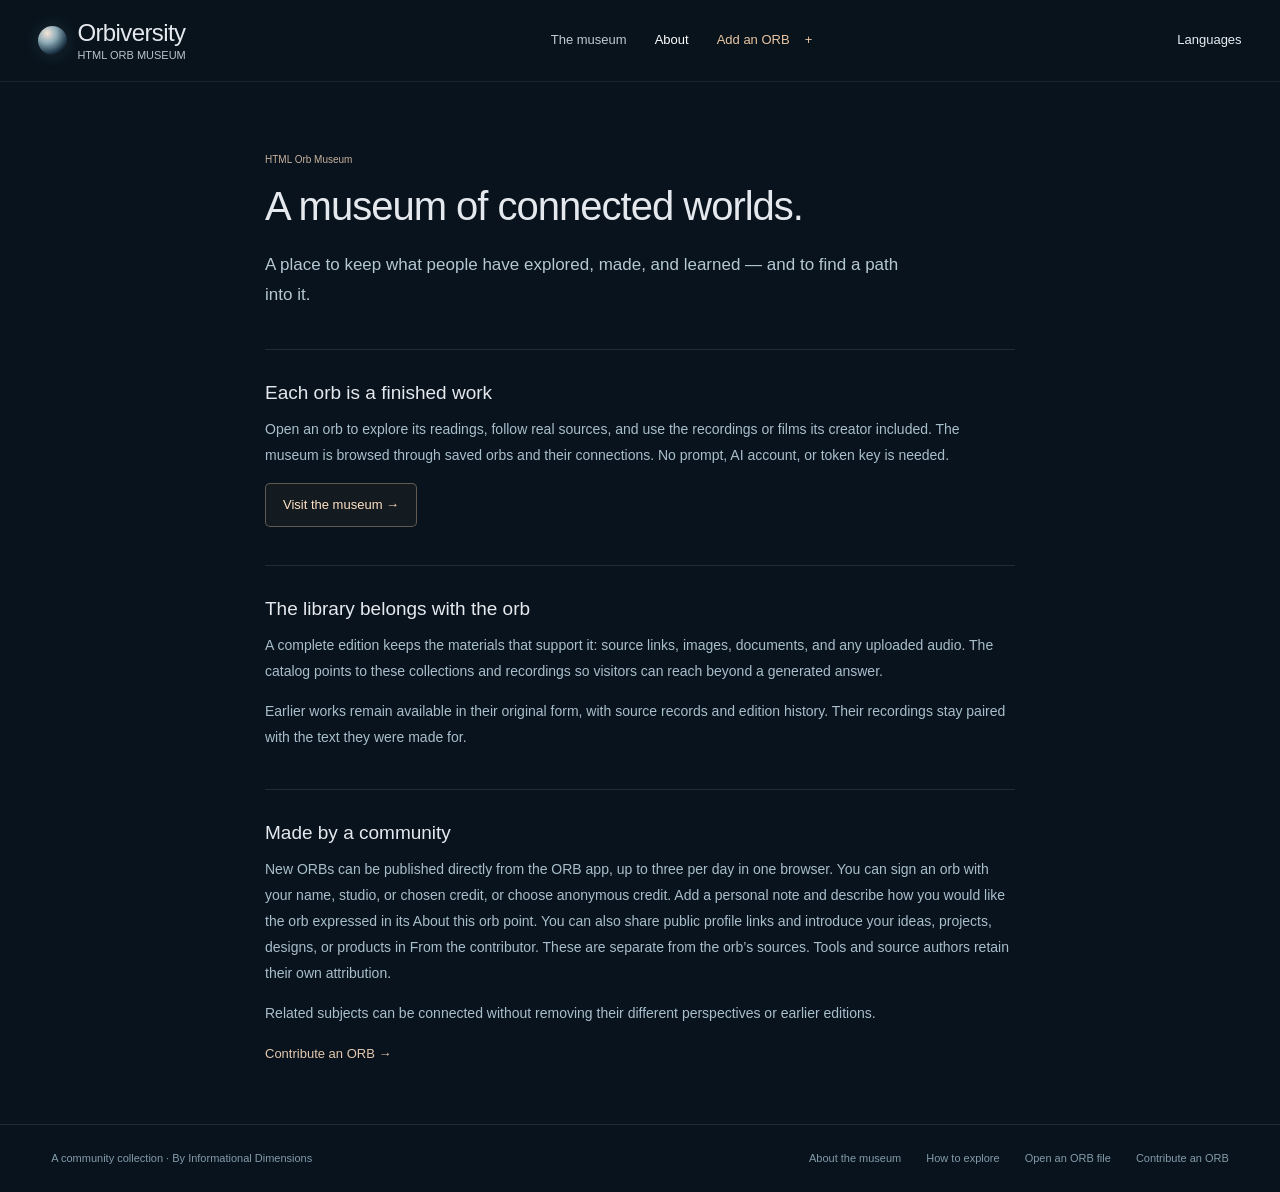
==== commit fb08a7d8: "Browse published ORBs directly in the Museum Merge direct community publications into the Museum whi" ====
--- a/about.html
+++ b/about.html
@@ -1,2 +1,2 @@
 <!doctype html>
-<html lang="en"><head><meta charset="utf-8"><meta name="viewport" content="width=device-width,initial-scale=1"><meta name="description" content="A community museum for complete, connected HTML ORBs."><meta name="theme-color" content="#08131d"><title>About the museum · Orbiversity</title><link rel="icon" href="orb-silver.jpg" type="image/jpeg"><link rel="stylesheet" href="vault.css?v=museum-polish-1"><link rel="stylesheet" href="languages.css"></head><body><a class="skip" href="#content">Skip to content</a><header class="vault-header"><a class="brand" href="./"><span class="brand-mark" aria-hidden="true"></span><span>Orbiversity<small>HTML Orb Museum</small></span></a><nav aria-label="Main navigation"><a href="./">The museum</a><a href="about.html" aria-current="page">About</a><a class="add-orb" href="submit.html">Add an ORB <span aria-hidden="true">+</span></a></nav><details class="language-menu"><summary>Languages</summary><div class="language-options"><a href="?lang=en" lang="en" data-language="en">English</a><a href="?lang=es" lang="es" data-language="es">Español</a></div></details></header><main class="vault-page" id="content"><p class="eyebrow">HTML Orb Museum</p><h1>A museum of connected worlds.</h1><p class="page-lead">A place to keep what people have explored, made, and learned — and to find a path into it.</p><section><h2>Each orb is a finished work</h2><p>Open an orb to explore its readings, follow real sources, and use the recordings or films its creator included. The museum is browsed through saved orbs and their connections. No prompt, AI account, or token key is needed.</p><a class="primary-link" href="./">Visit the museum →</a></section><section id="journeys"><h2>The library belongs with the orb</h2><p>A complete edition keeps the materials that support it: source links, images, documents, and any uploaded audio. The catalog points to these collections and recordings so visitors can reach beyond a generated answer.</p><p>Earlier works remain available in their original form, with source records and edition history. Their recordings stay paired with the text they were made for.</p></section><section><h2>Made by a community</h2><p>Contributions join the museum after owner review. You can sign an orb with your name, studio, or chosen credit, or choose anonymous credit. Add a personal note and describe how you would like the orb expressed in its About this orb point. You can also share public profile links and introduce your ideas, projects, designs, or products in From the contributor. These are separate from the orb’s sources. Tools and source authors retain their own attribution.</p><p>Related subjects can be connected without removing their different perspectives or earlier editions.</p><a href="submit.html">Contribute an ORB →</a></section></main><footer class="vault-footer"><span>A community collection · By Informational Dimensions</span><a href="about.html">About the museum</a><a href="start.html">How to explore</a><a href="studio.html">Open an ORB file</a><a href="submit.html">Contribute an ORB</a></footer><script src="spanish.js?v=copy-1"></script><script src="vault-i18n.js?v=museum-spotlight-1"></script><script src="languages.js?v=vault-1"></script></body></html>
+<html lang="en"><head><meta charset="utf-8"><meta name="viewport" content="width=device-width,initial-scale=1"><meta name="description" content="A community museum for complete, connected HTML ORBs."><meta name="theme-color" content="#08131d"><title>About the museum · Orbiversity</title><link rel="icon" href="orb-silver.jpg" type="image/jpeg"><link rel="stylesheet" href="vault.css?v=publication-1"><link rel="stylesheet" href="languages.css"></head><body><a class="skip" href="#content">Skip to content</a><header class="vault-header"><a class="brand" href="./"><span class="brand-mark" aria-hidden="true"></span><span>Orbiversity<small>HTML Orb Museum</small></span></a><nav aria-label="Main navigation"><a href="./">The museum</a><a href="about.html" aria-current="page">About</a><a class="add-orb" href="submit.html">Add an ORB <span aria-hidden="true">+</span></a></nav><details class="language-menu"><summary>Languages</summary><div class="language-options"><a href="?lang=en" lang="en" data-language="en">English</a><a href="?lang=es" lang="es" data-language="es">Español</a></div></details></header><main class="vault-page" id="content"><p class="eyebrow">HTML Orb Museum</p><h1>A museum of connected worlds.</h1><p class="page-lead">A place to keep what people have explored, made, and learned — and to find a path into it.</p><section><h2>Each orb is a finished work</h2><p>Open an orb to explore its readings, follow real sources, and use the recordings or films its creator included. The museum is browsed through saved orbs and their connections. No prompt, AI account, or token key is needed.</p><a class="primary-link" href="./">Visit the museum →</a></section><section id="journeys"><h2>The library belongs with the orb</h2><p>A complete edition keeps the materials that support it: source links, images, documents, and any uploaded audio. The catalog points to these collections and recordings so visitors can reach beyond a generated answer.</p><p>Earlier works remain available in their original form, with source records and edition history. Their recordings stay paired with the text they were made for.</p></section><section><h2>Made by a community</h2><p>New ORBs can be published directly from the ORB app, up to three per day in one browser. You can sign an orb with your name, studio, or chosen credit, or choose anonymous credit. Add a personal note and describe how you would like the orb expressed in its About this orb point. You can also share public profile links and introduce your ideas, projects, designs, or products in From the contributor. These are separate from the orb’s sources. Tools and source authors retain their own attribution.</p><p>Related subjects can be connected without removing their different perspectives or earlier editions.</p><a href="submit.html">Contribute an ORB →</a></section></main><footer class="vault-footer"><span>A community collection · By Informational Dimensions</span><a href="about.html">About the museum</a><a href="start.html">How to explore</a><a href="studio.html">Open an ORB file</a><a href="submit.html">Contribute an ORB</a></footer><script src="spanish.js?v=copy-1"></script><script src="vault-i18n.js?v=publication-1"></script><script src="languages.js?v=vault-1"></script></body></html>
--- a/vault.css
+++ b/vault.css
@@ -73,3 +73,21 @@
  .vault-header .brand small{font-size:8px}
  .museum-submit-page{padding-inline:22px}
 }
+
+/* Published community editions share the Museum's existing scene and rows. */
+.publication-feed-state{display:flex;align-items:center;gap:20px;flex-wrap:wrap;margin:8px 0 24px;color:var(--muted);font-size:13px}
+.publication-feed-state p{margin:0;max-width:75ch}
+.publication-feed-state button{min-height:44px;padding:8px 18px}
+.museum-connections{grid-column:1/-1;border-top:1px solid var(--line);padding:12px 0}
+.museum-connections summary{cursor:pointer;min-height:44px;display:flex;align-items:center;color:var(--text);font-size:14px}
+.museum-connections ul{list-style:none;padding:0;margin:0;display:grid;gap:18px}
+.museum-connections li{overflow-wrap:anywhere}
+.museum-connections small{display:block;color:var(--muted);font-size:12px}
+.museum-connections a{display:inline-flex;align-items:center;min-height:44px}
+.museum-connections p{max-width:70ch;font-size:14px;line-height:1.75}
+.vault-overview .museum-connections{border-color:#a4c0ce2e;margin-top:24px}
+.vault-overview .museum-connections :is(summary,a){color:#f0c29b}
+.vault-overview .museum-connections small{color:#bfcdd5}
+.direct-publication-entry{margin:32px 0;padding-block:24px;border-block:1px solid var(--line);max-width:70ch}
+.direct-publication-entry h2{font-size:24px;margin-top:0}
+@media(max-width:700px){.publication-feed-state{gap:8px}.museum-connections summary{font-size:15px}}
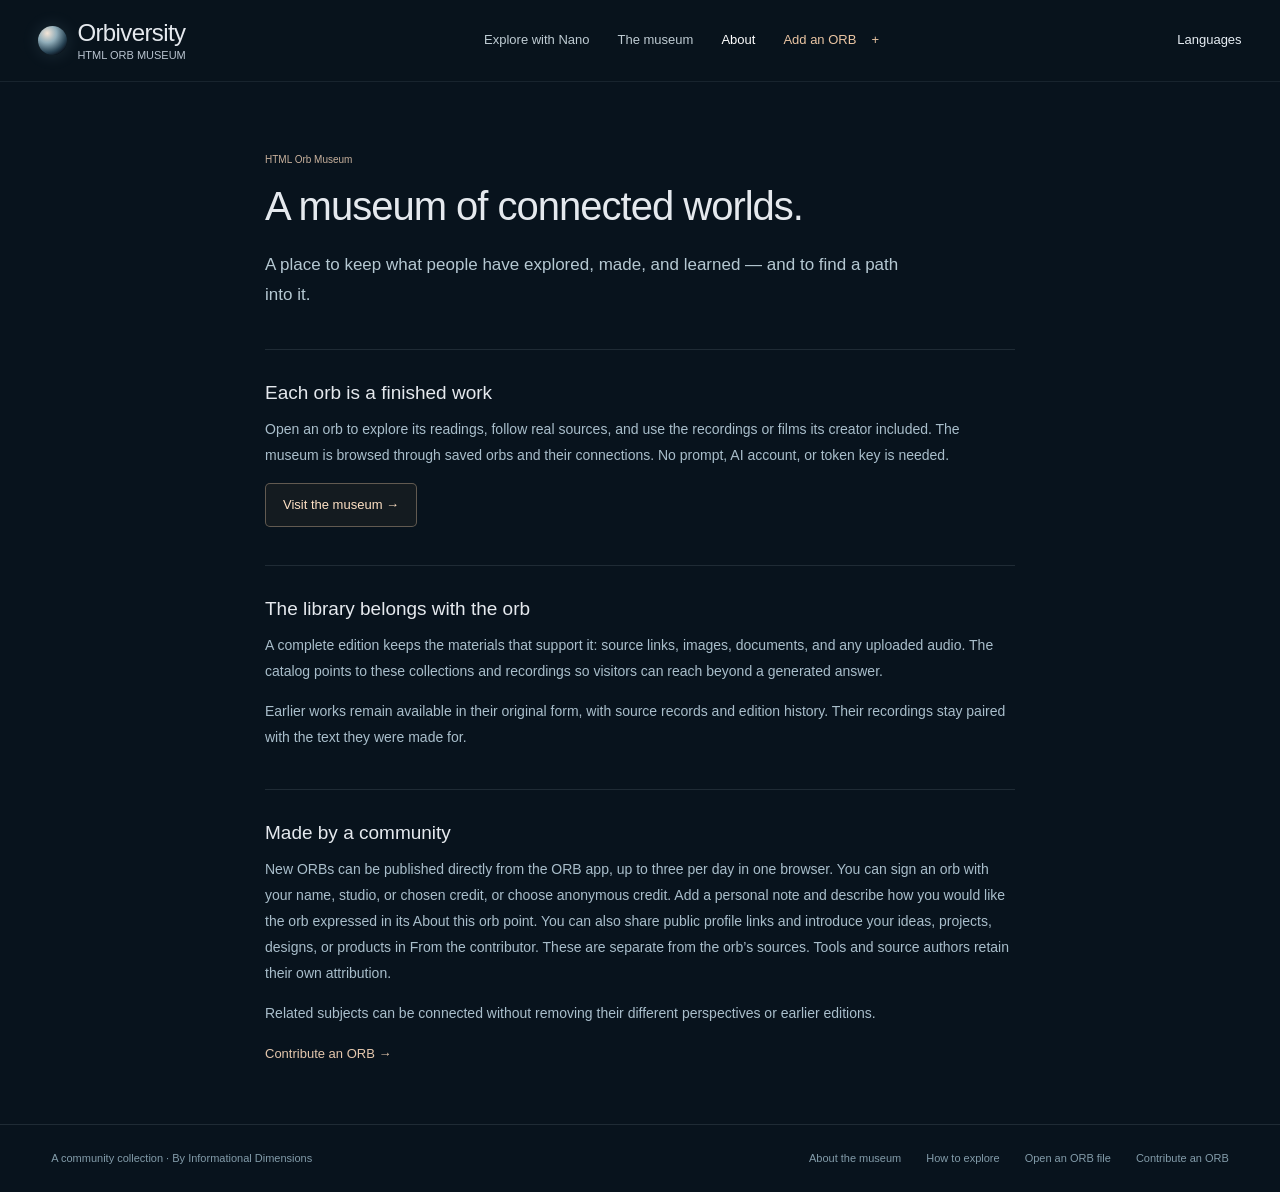
==== commit 82763121: "Make Nano the public creation route across museum navigation" ====
--- a/about.html
+++ b/about.html
@@ -1,2 +1,2 @@
-<!doctype html>
-<html lang="en"><head><meta charset="utf-8"><meta name="viewport" content="width=device-width,initial-scale=1"><meta name="description" content="A community museum for complete, connected HTML ORBs."><meta name="theme-color" content="#08131d"><title>About the museum · Orbiversity</title><link rel="icon" href="orb-silver.jpg" type="image/jpeg"><link rel="stylesheet" href="vault.css?v=publication-1"><link rel="stylesheet" href="languages.css"></head><body><a class="skip" href="#content">Skip to content</a><header class="vault-header"><a class="brand" href="./"><span class="brand-mark" aria-hidden="true"></span><span>Orbiversity<small>HTML Orb Museum</small></span></a><nav aria-label="Main navigation"><a href="./">The museum</a><a href="about.html" aria-current="page">About</a><a class="add-orb" href="submit.html">Add an ORB <span aria-hidden="true">+</span></a></nav><details class="language-menu"><summary>Languages</summary><div class="language-options"><a href="?lang=en" lang="en" data-language="en">English</a><a href="?lang=es" lang="es" data-language="es">Español</a></div></details></header><main class="vault-page" id="content"><p class="eyebrow">HTML Orb Museum</p><h1>A museum of connected worlds.</h1><p class="page-lead">A place to keep what people have explored, made, and learned — and to find a path into it.</p><section><h2>Each orb is a finished work</h2><p>Open an orb to explore its readings, follow real sources, and use the recordings or films its creator included. The museum is browsed through saved orbs and their connections. No prompt, AI account, or token key is needed.</p><a class="primary-link" href="./">Visit the museum →</a></section><section id="journeys"><h2>The library belongs with the orb</h2><p>A complete edition keeps the materials that support it: source links, images, documents, and any uploaded audio. The catalog points to these collections and recordings so visitors can reach beyond a generated answer.</p><p>Earlier works remain available in their original form, with source records and edition history. Their recordings stay paired with the text they were made for.</p></section><section><h2>Made by a community</h2><p>New ORBs can be published directly from the ORB app, up to three per day in one browser. You can sign an orb with your name, studio, or chosen credit, or choose anonymous credit. Add a personal note and describe how you would like the orb expressed in its About this orb point. You can also share public profile links and introduce your ideas, projects, designs, or products in From the contributor. These are separate from the orb’s sources. Tools and source authors retain their own attribution.</p><p>Related subjects can be connected without removing their different perspectives or earlier editions.</p><a href="submit.html">Contribute an ORB →</a></section></main><footer class="vault-footer"><span>A community collection · By Informational Dimensions</span><a href="about.html">About the museum</a><a href="start.html">How to explore</a><a href="studio.html">Open an ORB file</a><a href="submit.html">Contribute an ORB</a></footer><script src="spanish.js?v=copy-1"></script><script src="vault-i18n.js?v=publication-1"></script><script src="languages.js?v=vault-1"></script></body></html>
+<!doctype html>
+<html lang="en"><head><meta charset="utf-8"><meta name="viewport" content="width=device-width,initial-scale=1"><meta name="description" content="A community museum for complete, connected HTML ORBs."><meta name="theme-color" content="#08131d"><title>About the museum · Orbiversity</title><link rel="icon" href="orb-silver.jpg" type="image/jpeg"><link rel="stylesheet" href="vault.css?v=publication-1"><link rel="stylesheet" href="languages.css"></head><body><a class="skip" href="#content">Skip to content</a><header class="vault-header"><a class="brand" href="./"><span class="brand-mark" aria-hidden="true"></span><span>Orbiversity<small>HTML Orb Museum</small></span></a><nav aria-label="Main navigation"><a href="https://www.orbforma.com/nano.html">Explore with Nano</a><a href="./">The museum</a><a href="about.html" aria-current="page">About</a><a class="add-orb" href="submit.html">Add an ORB <span aria-hidden="true">+</span></a></nav><details class="language-menu"><summary>Languages</summary><div class="language-options"><a href="?lang=en" lang="en" data-language="en">English</a><a href="?lang=es" lang="es" data-language="es">Español</a></div></details></header><main class="vault-page" id="content"><p class="eyebrow">HTML Orb Museum</p><h1>A museum of connected worlds.</h1><p class="page-lead">A place to keep what people have explored, made, and learned — and to find a path into it.</p><section><h2>Each orb is a finished work</h2><p>Open an orb to explore its readings, follow real sources, and use the recordings or films its creator included. The museum is browsed through saved orbs and their connections. No prompt, AI account, or token key is needed.</p><a class="primary-link" href="./">Visit the museum →</a></section><section id="journeys"><h2>The library belongs with the orb</h2><p>A complete edition keeps the materials that support it: source links, images, documents, and any uploaded audio. The catalog points to these collections and recordings so visitors can reach beyond a generated answer.</p><p>Earlier works remain available in their original form, with source records and edition history. Their recordings stay paired with the text they were made for.</p></section><section><h2>Made by a community</h2><p>New ORBs can be published directly from the ORB app, up to three per day in one browser. You can sign an orb with your name, studio, or chosen credit, or choose anonymous credit. Add a personal note and describe how you would like the orb expressed in its About this orb point. You can also share public profile links and introduce your ideas, projects, designs, or products in From the contributor. These are separate from the orb’s sources. Tools and source authors retain their own attribution.</p><p>Related subjects can be connected without removing their different perspectives or earlier editions.</p><a href="submit.html">Contribute an ORB →</a></section></main><footer class="vault-footer"><span>A community collection · By Informational Dimensions</span><a href="about.html">About the museum</a><a href="start.html">How to explore</a><a href="studio.html">Open an ORB file</a><a href="submit.html">Contribute an ORB</a></footer><script src="spanish.js?v=copy-1"></script><script src="vault-i18n.js?v=publication-1"></script><script src="languages.js?v=vault-1"></script></body></html>
--- a/vault.css
+++ b/vault.css
@@ -34,7 +34,7 @@
 @media(max-width:760px){.attribution-choice{gap:8px 26px}.contribution-preview>h2{font-size:17px}.orb-row .orb-about-reading{padding-left:0}.orb-about-reading .contributor-copy{font-size:13px}.vault-overview .orb-about-reading{max-height:420px}.orb-byline{font-size:14px}}
 @media(prefers-reduced-motion:reduce){.about-point-sphere,.about-point-chevron{transition:none}}
 @media print{.orb-about-point{color:#111}.orb-about-reading{max-height:none!important;overflow:visible!important}.orb-about-reading .contributor-copy,.orb-about-reading .about-attribution,.orb-byline{color:#111}.orb-about-point[open] .about-point-sphere{box-shadow:none}}
-/* Optional contributor links stay with About, apart from the source library. */
+/* Optional contributor links stay with About, apart from the source Reality Gallery. */
 .spotlight-editor{margin:24px 0 0;border-block:1px solid #8eacbd24;padding:0 0 12px}.spotlight-editor>summary{cursor:pointer;min-height:52px;display:flex;align-items:center;gap:12px;color:#dfc5ad;font-size:14px;list-style:none}.spotlight-editor>summary::before{content:'+';font-size:18px;color:#91acbb;width:14px}.spotlight-editor[open]>summary::before{content:'−'}.spotlight-editor>summary::-webkit-details-marker{display:none}.spotlight-editor>summary>span{font-size:10px;color:#809aab;margin-left:auto}.spotlight-editor h3{font-weight:400;font-size:14px;color:#c5d7e2;margin:24px 0 0}.spotlight-row{display:grid;grid-template-columns:minmax(0,1fr) minmax(0,1.2fr);gap:0 15px;padding:5px 0 13px;border-bottom:1px solid #8eacbd1c}.spotlight-row label{min-width:0}.spotlight-row input,.spotlight-row textarea,.spotlight-row select{margin-top:7px}.spotlight-row[data-spotlight-row=items]>label:nth-child(n+3){grid-column:1/-1}.spotlight-row[data-spotlight-row=items]{grid-template-columns:125px minmax(0,1fr)}.spotlight-remove{grid-column:1/-1;justify-self:end;margin:0!important;color:#bba99a!important;font-size:11px!important;padding:8px 0!important}.spotlight-clear{font-size:11px!important;color:#98b0bf!important;margin-top:9px!important}.spotlight-editor .quiet-button:disabled{opacity:.45;cursor:default}.contributor-spotlight{margin:22px 0 0!important;padding:20px 0 0!important;border:0!important;border-top:1px solid #8eacbd24!important}.spotlight-context{font-size:11px!important;line-height:1.7!important;color:#869fac!important;margin:0 0 13px!important}.spotlight-profiles,.spotlight-items{list-style:none;padding:0;margin:0}.spotlight-profiles{display:flex;gap:9px 22px;flex-wrap:wrap;margin-bottom:15px}.spotlight-profiles li{font-size:12px!important;line-height:1.8!important;padding:0!important}.contributor-spotlight a{color:#e7c6a8;overflow-wrap:anywhere}.spotlight-profiles a{display:inline-flex;align-items:center;min-height:35px}.spotlight-items li{padding:15px 0!important;margin:0;border-top:1px solid #8eacbd14;font-size:13px!important;line-height:1.7!important;overflow-wrap:anywhere}.spotlight-items li:first-child{border:0;padding-top:0!important}.spotlight-items small{display:block;font-size:9px;letter-spacing:.09em;text-transform:uppercase;color:#93abba;margin-bottom:5px}.spotlight-items .contributor-copy{margin:8px 0 0!important;font-size:12px!important}.spotlight-items a{display:inline-block;min-height:32px}.spotlight-public-note{color:#bfa994!important}
 @media(max-width:760px){.spotlight-row{display:block}.spotlight-remove{display:block;margin-left:auto!important}.spotlight-profiles a,.spotlight-items a{min-height:44px}.spotlight-editor .quiet-button{min-height:44px}}
 @media print{.contributor-spotlight a,.spotlight-context,.spotlight-items small{color:#222!important}}
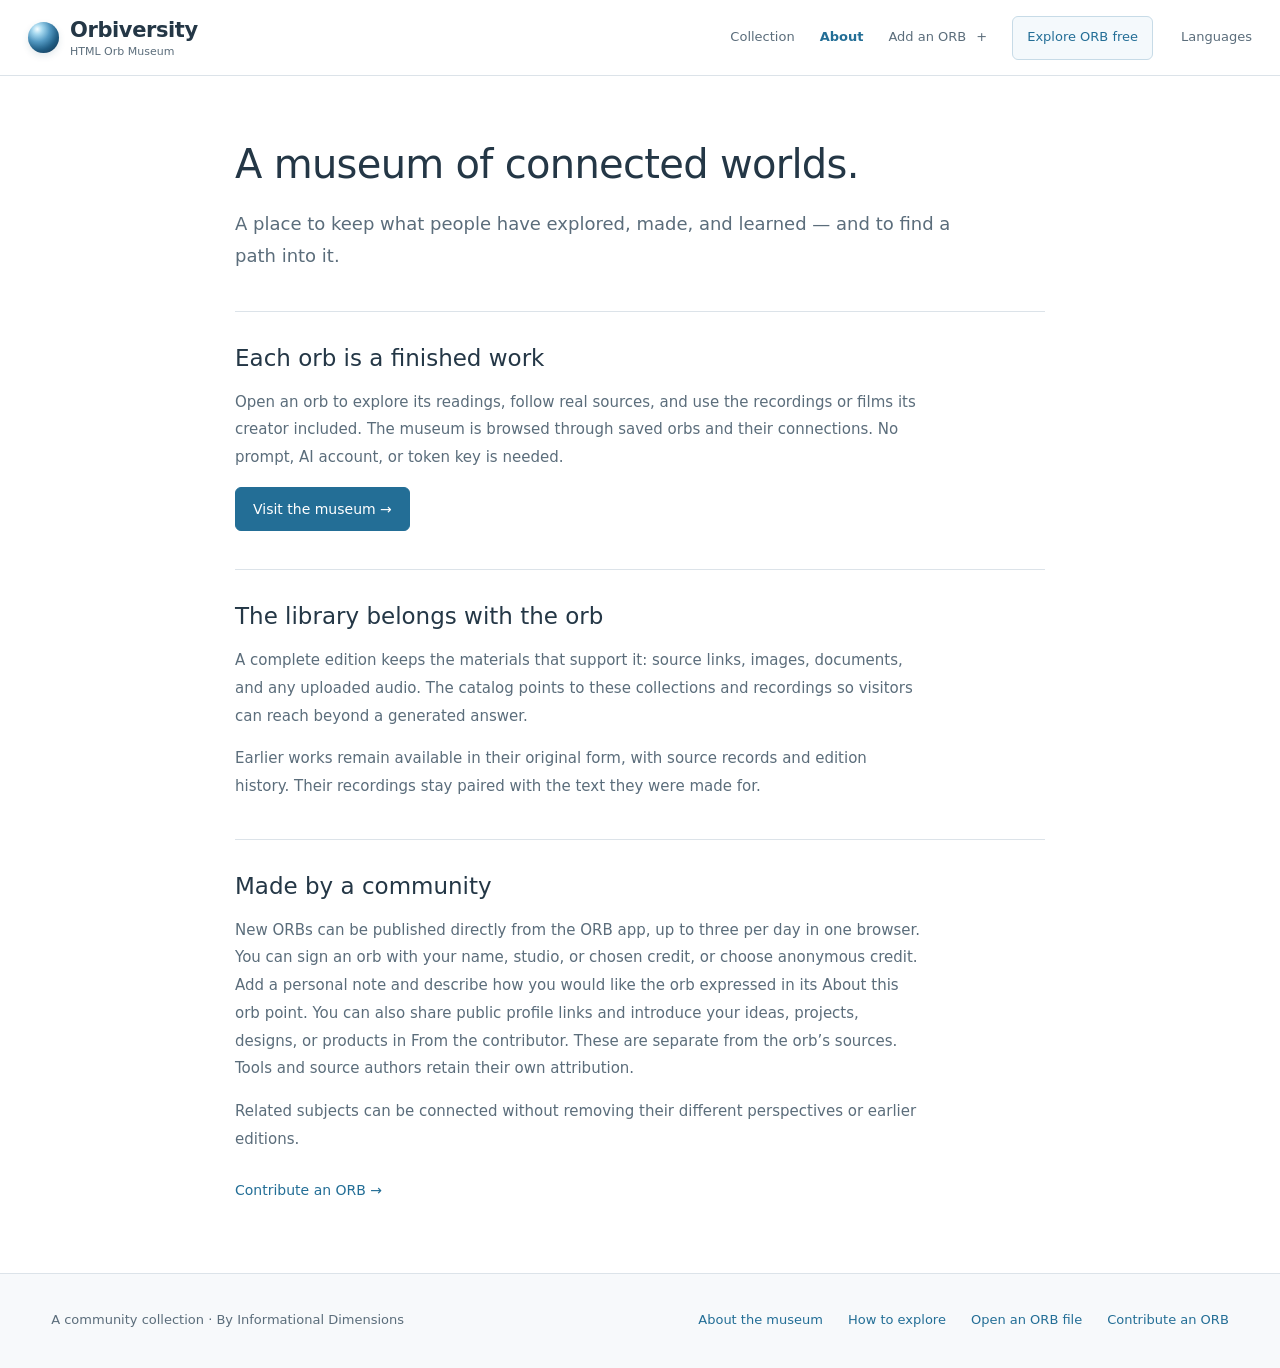
==== commit 252579d7: "Remodel Orbiversity with the Orbforma collection workspace Use the current Orbforma palette, luminou" ====
--- a/about.html
+++ b/about.html
@@ -1,2 +1,2 @@
-<!doctype html>
-<html lang="en"><head><meta charset="utf-8"><meta name="viewport" content="width=device-width,initial-scale=1"><meta name="description" content="A community museum for complete, connected HTML ORBs."><meta name="theme-color" content="#08131d"><title>About the museum · Orbiversity</title><link rel="icon" href="orb-silver.jpg" type="image/jpeg"><link rel="stylesheet" href="vault.css?v=publication-1"><link rel="stylesheet" href="languages.css"></head><body><a class="skip" href="#content">Skip to content</a><header class="vault-header"><a class="brand" href="./"><span class="brand-mark" aria-hidden="true"></span><span>Orbiversity<small>HTML Orb Museum</small></span></a><nav aria-label="Main navigation"><a href="https://www.orbforma.com/nano.html">Explore with Nano</a><a href="./">The museum</a><a href="about.html" aria-current="page">About</a><a class="add-orb" href="submit.html">Add an ORB <span aria-hidden="true">+</span></a></nav><details class="language-menu"><summary>Languages</summary><div class="language-options"><a href="?lang=en" lang="en" data-language="en">English</a><a href="?lang=es" lang="es" data-language="es">Español</a></div></details></header><main class="vault-page" id="content"><p class="eyebrow">HTML Orb Museum</p><h1>A museum of connected worlds.</h1><p class="page-lead">A place to keep what people have explored, made, and learned — and to find a path into it.</p><section><h2>Each orb is a finished work</h2><p>Open an orb to explore its readings, follow real sources, and use the recordings or films its creator included. The museum is browsed through saved orbs and their connections. No prompt, AI account, or token key is needed.</p><a class="primary-link" href="./">Visit the museum →</a></section><section id="journeys"><h2>The library belongs with the orb</h2><p>A complete edition keeps the materials that support it: source links, images, documents, and any uploaded audio. The catalog points to these collections and recordings so visitors can reach beyond a generated answer.</p><p>Earlier works remain available in their original form, with source records and edition history. Their recordings stay paired with the text they were made for.</p></section><section><h2>Made by a community</h2><p>New ORBs can be published directly from the ORB app, up to three per day in one browser. You can sign an orb with your name, studio, or chosen credit, or choose anonymous credit. Add a personal note and describe how you would like the orb expressed in its About this orb point. You can also share public profile links and introduce your ideas, projects, designs, or products in From the contributor. These are separate from the orb’s sources. Tools and source authors retain their own attribution.</p><p>Related subjects can be connected without removing their different perspectives or earlier editions.</p><a href="submit.html">Contribute an ORB →</a></section></main><footer class="vault-footer"><span>A community collection · By Informational Dimensions</span><a href="about.html">About the museum</a><a href="start.html">How to explore</a><a href="studio.html">Open an ORB file</a><a href="submit.html">Contribute an ORB</a></footer><script src="spanish.js?v=copy-1"></script><script src="vault-i18n.js?v=publication-1"></script><script src="languages.js?v=vault-1"></script></body></html>
+<!doctype html>
+<html lang="en"><head><meta charset="utf-8"><meta name="viewport" content="width=device-width,initial-scale=1"><meta name="description" content="A community museum for complete, connected HTML ORBs."><meta name="theme-color" content="#f7f9fb"><title>About the museum · Orbiversity</title><link rel="icon" href="orb-silver.jpg" type="image/jpeg"><link rel="stylesheet" href="vault.css?v=atlas-museum-20260919"><link rel="stylesheet" href="languages.css"></head><body><a class="skip" href="#content">Skip to content</a><header class="vault-header"><a class="brand" href="./"><span class="brand-mark" aria-hidden="true"></span><span>Orbiversity<small>HTML Orb Museum</small></span></a><nav aria-label="Main navigation"><a href="./">Collection</a><a href="about.html" aria-current="page">About</a><a class="add-orb" href="submit.html">Add an ORB <span aria-hidden="true">+</span></a><a class="app-link" href="https://www.orbforma.com/nano.html">Explore ORB free</a></nav><details class="language-menu"><summary>Languages</summary><div class="language-options"><a href="?lang=en" lang="en" data-language="en">English</a><a href="?lang=es" lang="es" data-language="es">Español</a></div></details></header><main class="vault-page" id="content"><p class="eyebrow">HTML Orb Museum</p><h1>A museum of connected worlds.</h1><p class="page-lead">A place to keep what people have explored, made, and learned — and to find a path into it.</p><section><h2>Each orb is a finished work</h2><p>Open an orb to explore its readings, follow real sources, and use the recordings or films its creator included. The museum is browsed through saved orbs and their connections. No prompt, AI account, or token key is needed.</p><a class="primary-link" href="./">Visit the museum →</a></section><section id="journeys"><h2>The library belongs with the orb</h2><p>A complete edition keeps the materials that support it: source links, images, documents, and any uploaded audio. The catalog points to these collections and recordings so visitors can reach beyond a generated answer.</p><p>Earlier works remain available in their original form, with source records and edition history. Their recordings stay paired with the text they were made for.</p></section><section><h2>Made by a community</h2><p>New ORBs can be published directly from the ORB app, up to three per day in one browser. You can sign an orb with your name, studio, or chosen credit, or choose anonymous credit. Add a personal note and describe how you would like the orb expressed in its About this orb point. You can also share public profile links and introduce your ideas, projects, designs, or products in From the contributor. These are separate from the orb’s sources. Tools and source authors retain their own attribution.</p><p>Related subjects can be connected without removing their different perspectives or earlier editions.</p><a href="submit.html">Contribute an ORB →</a></section></main><footer class="vault-footer"><span>A community collection · By Informational Dimensions</span><a href="about.html">About the museum</a><a href="start.html">How to explore</a><a href="studio.html">Open an ORB file</a><a href="submit.html">Contribute an ORB</a></footer><script src="spanish.js?v=copy-1"></script><script src="vault-i18n.js?v=atlas-museum-20260919"></script><script src="languages.js?v=vault-1"></script></body></html>
--- a/vault.css
+++ b/vault.css
@@ -1,93 +1,19 @@
-:root{color-scheme:dark;--ink:#e8edef;--muted:#acbcc5;--quiet:#889da9;--line:#b5c9d321;--accent:#efbc8e;background:#08131d;color:var(--ink);font-family:Inter,"Segoe UI",Arial,sans-serif;font-synthesis:none}*{box-sizing:border-box}body{margin:0;font-size:15px;line-height:1.55}a{color:inherit;text-decoration:none}a:hover{text-decoration:underline;text-underline-offset:4px}button,select{font:inherit}button,a,select,summary{touch-action:manipulation}button,select{color:var(--ink);background:#132530;border:1px solid #8197a547;border-radius:5px}button{cursor:pointer}a:focus-visible,button:focus-visible,select:focus-visible,summary:focus-visible{outline:2px solid #f3c397;outline-offset:5px}h1,h2,h3,p{margin-top:0}[hidden]{display:none!important}.skip{position:fixed;left:15px;top:-100px;z-index:10;background:#fff;color:#111;padding:12px}.skip:focus{top:10px}.vault-header{min-height:72px;display:flex;align-items:center;gap:32px;padding:12px clamp(20px,3vw,52px);border-bottom:1px solid var(--line);background:#08141ded}.brand{font-size:24px;font-weight:400;letter-spacing:-.6px;display:flex;align-items:center;gap:10px}.brand-mark{order:-1;display:inline-block;width:24px;height:24px;border-radius:50%;background:radial-gradient(circle at 32% 25%,#f4e5d7,#91aeba 32%,#274253 65%,#070d17 82%);box-shadow:0 0 18px #accfe324}.vault-header nav{display:flex;align-items:center;gap:28px;margin-left:auto;font-size:13px}.vault-header nav a{color:#bfccd3;min-height:44px;display:flex;align-items:center}.vault-header nav a[aria-current=page]{color:#fff}.vault-header nav .add-orb{gap:15px;color:#eac5a3}.language-menu{font-size:12px}.language-menu summary{min-height:44px;display:flex;align-items:center;cursor:pointer}.language-options{z-index:20;background:#102431!important;border-color:#536978!important}.language-options a{color:#e6edf0!important}.vault-workspace{display:grid;grid-template-columns:minmax(0,1fr) 320px;min-height:610px;max-height:820px;height:calc(100svh - 72px);background:linear-gradient(180deg,#07131c15,#07131c18 75%,#07131c66),url('library-southwest-city-v1.webp') center bottom/cover no-repeat}.vault-studio{position:relative;min-width:0;overflow:hidden}.studio-heading{position:absolute;left:clamp(24px,4vw,60px);top:32px;z-index:2;pointer-events:none}.studio-heading h1{font-size:29px;font-weight:350;letter-spacing:-.7px;margin-bottom:2px}.studio-heading p{font-size:12px;color:#acbdc9;letter-spacing:.02em}.orb-field{position:absolute;inset:112px 25px 55px}.orbit-lines{position:absolute;inset:0;width:100%;height:100%;fill:none;stroke:#afc6d222;stroke-width:.16;transform:rotate(-8deg);pointer-events:none}.vault-orb{position:absolute;left:var(--x);top:var(--y);display:flex;flex-direction:column;align-items:center;transform:translate(-50%,-50%);width:150px;min-height:88px;text-align:center;font-size:12px;line-height:1.45;color:#e2eaf0;text-shadow:0 2px 6px #020b14;transition:color .2s,filter .2s}.vault-orb:hover{text-decoration:none;color:#fff;filter:brightness(1.18)}.orb-sphere{width:42px;height:42px;border-radius:50%;background:radial-gradient(ellipse at 29% 22%,#f9f4de 1%,#c0d4da 10%,#82a7b7 26%,#395569 48%,#182a3d 70%,#091322 88%);box-shadow:inset -4px -6px 8px #0006,0 0 23px #9ac4e72b;transition:transform .3s,box-shadow .3s}.vault-orb:hover .orb-sphere,.vault-orb:focus-visible .orb-sphere{transform:scale(1.13);box-shadow:inset -4px -6px 8px #0006,0 0 28px #f1c19059}.vault-orb.is-featured .orb-sphere{width:58px;height:58px}.orb-label{margin-top:9px;max-width:148px;font-weight:400}.orb-type{position:absolute;top:-26px;white-space:nowrap;font-size:10px;color:#f2ceae;opacity:0;transform:translateY(4px);transition:opacity .15s,transform .15s}.vault-orb:hover .orb-type,.vault-orb:focus-visible .orb-type{opacity:1;transform:translateY(0)}.studio-bottom{position:absolute;inset:auto 30px 24px;display:flex;justify-content:space-between;gap:20px;font-size:11px;color:#bbcad0}.studio-bottom a{color:#e0d8cb}.vault-overview{padding:48px 30px 30px;background:#081621ad;display:flex;flex-direction:column;align-items:flex-start;align-self:stretch;overflow:auto}.eyebrow{text-transform:uppercase;letter-spacing:.12em;font-size:10px;color:#c8b19d;margin:0 0 14px}.vault-overview h2{font-size:26px;font-weight:400;letter-spacing:-.5px;line-height:1.3;margin-bottom:18px}.overview-description{color:#b6c5cc;font-size:13px;line-height:1.8}.overview-meta{font-size:11px;color:#a6bac5;margin:12px 0 25px}.primary-link{display:inline-flex;align-items:center;gap:30px;padding:11px 17px;border:1px solid #d8ba9b66;border-radius:5px;color:#ffe2c5;background:#70533a21;font-size:13px;transition:background .2s}.primary-link:hover{background:#ad785232;text-decoration:none}.edition-link{display:block;font-size:11px;color:#acbfc9;margin:18px 0 30px}.vault-note{margin-top:auto;font-size:11px;line-height:1.8;color:#a1b3bc;padding-top:28px;border-top:1px solid var(--line)}.vault-catalog{padding:48px clamp(24px,4vw,64px) 24px;background:#0a1620}.catalog-heading{display:flex;align-items:end;justify-content:space-between;gap:20px}.catalog-heading h2{font-size:24px;font-weight:400;letter-spacing:-.4px;margin:0}.catalog-heading .eyebrow{margin-bottom:5px}.catalog-heading>p{font-size:12px;color:var(--quiet);margin:0 0 3px}.vault-filters{display:flex;gap:20px;align-items:end;padding:27px 0 24px;border-bottom:1px solid var(--line)}.vault-filters label{display:flex;flex-direction:column;gap:7px;font-size:11px;color:var(--muted)}.vault-filters select{min-height:42px;padding:8px 34px 8px 10px;min-width:155px;font-size:12px;background:#10212c}.vault-filters button,.empty button{min-height:42px;padding:8px 15px;font-size:12px;background:transparent}.vault-filters button{margin-left:auto}.orb-row{display:grid;grid-template-columns:minmax(300px,1fr) 130px 60px 150px 105px;gap:0 20px;padding:24px 0 0;border-bottom:1px solid var(--line);scroll-margin-top:20px}.orb-name{display:flex;align-items:center;gap:15px}.orb-name h2{font-size:17px;font-weight:450;margin:0;line-height:1.5}.kind{display:none}.description{font-size:12px;color:var(--muted);line-height:1.8;margin:7px 0 12px;max-width:740px}.row-actions{display:flex;gap:20px;flex-wrap:wrap;font-size:11px;color:#c1cdd4}.row-actions a{min-height:32px;display:inline-flex;align-items:center}.row-actions .explore{color:#f1c59e}.cell{font-size:11px;color:#a9bac3;padding-top:5px}.cell .mobile-label{display:block;font-size:9px;letter-spacing:.07em;text-transform:uppercase;color:#778f9d;margin-bottom:7px}.formats-cell small{display:block;font-size:10px;margin-top:5px;color:#7e98a7}.version-details{grid-column:1/-1;font-size:11px;color:#a4b7c3;margin:12px 0 0}.version-details summary{cursor:pointer;width:fit-content;padding:10px 0 14px;min-height:40px}.version-details summary span{color:#7993a2;margin-left:9px}.version-body{padding:20px;border-top:1px solid var(--line);background:#06101a61}.version-body ul{padding:0;list-style:none}.version-body li{margin-bottom:22px}.version-body p{margin:5px 0;font-size:11px;line-height:1.8}.edition-title{display:flex;gap:20px;justify-content:space-between}.edition-title a{color:#dce6eb}.edition-title span{color:#819ba9}.repo-link{color:#c2d0d8}.catalog-note{font-size:11px;color:#8197a4;margin:25px 0}.empty{padding:35px 0}.empty h3{font-size:15px;font-weight:400}.vault-footer{padding:25px clamp(24px,4vw,64px);display:flex;gap:25px;font-size:11px;color:#839caa;flex-wrap:wrap;border-top:1px solid var(--line)}.vault-footer span{margin-right:auto}.vault-page{max-width:820px;min-height:calc(100svh - 165px);margin:0 auto;padding:70px 35px 60px}.vault-page h1{font-size:40px;line-height:1.2;font-weight:350;letter-spacing:-1px;margin-bottom:20px}.page-lead{font-size:17px;color:#b5c8d2;line-height:1.8;max-width:640px}.vault-page section{margin-top:38px;padding-top:28px;border-top:1px solid var(--line)}.vault-page h2{font-size:19px;font-weight:450;margin-bottom:10px}.vault-page section p,.vault-page li{font-size:14px;color:#a9becb;line-height:1.85}.vault-page .quiet-note{font-size:12px;color:#90a8b5;margin:18px 0 0}.vault-page section>a:not(.primary-link){font-size:13px;color:#e4c7ad}.browse-steps{padding-left:25px;margin-top:45px}.browse-steps li{padding:0 0 18px 10px}.browse-steps h2{color:#e1ebef}.vault-workspace{animation:studio-arrives .6s ease-out both}@keyframes studio-arrives{from{opacity:.6}to{opacity:1}}
-@media(min-width:1600px){.vault-workspace{grid-template-columns:minmax(0,1fr) 360px}.vault-overview{padding:54px 38px}.vault-orb{font-size:13px;width:170px}.orb-label{max-width:170px}.orb-sphere{width:50px;height:50px}}
-@media(max-width:1050px){.vault-workspace{grid-template-columns:minmax(0,1fr) 275px}.vault-overview{padding:35px 24px}.vault-overview h2{font-size:23px}.orb-row{grid-template-columns:minmax(260px,1fr) 100px 50px 130px}.date-cell{display:none}.vault-orb{width:120px;font-size:11px}.orb-label{max-width:120px}.vault-header{gap:20px}.vault-header nav{gap:18px}}
-@media(max-width:760px){.vault-header{min-height:70px;gap:10px;padding:12px 18px;flex-wrap:wrap}.brand{font-size:22px}.vault-header nav{gap:14px;font-size:11px}.vault-header nav>a:first-child,.vault-header nav>a:nth-child(2){display:none}.vault-header nav .add-orb{gap:8px}.language-menu{margin-left:auto}.vault-workspace{height:auto;min-height:0;max-height:none;display:block;background-position:center top;background-size:auto 530px;background-repeat:no-repeat}.vault-studio{height:515px}.studio-heading{top:20px;left:22px}.studio-heading h1{font-size:25px}.studio-heading p{font-size:11px}.orb-field{inset:105px 0 58px}.vault-orb{width:100px;min-height:73px;font-size:10px;line-height:1.4}.orb-label{max-width:96px;margin-top:7px}.orb-sphere{width:33px;height:33px}.vault-orb.is-featured .orb-sphere{width:47px;height:47px}.orb-type{display:none}.studio-bottom{left:22px;right:22px;bottom:20px;font-size:10px}.studio-bottom>span{max-width:140px}.vault-overview{padding:25px 24px;display:block;background:#091723e8}.vault-overview h2{font-size:23px;margin-bottom:8px}.overview-description{font-size:12px;max-width:600px}.overview-meta{margin:10px 0 15px}.edition-link{display:inline-block;margin:0 0 0 20px}.vault-note{margin:22px 0 0;padding-top:15px;max-width:590px}.vault-catalog{padding:32px 22px 18px}.catalog-heading h2{font-size:23px}.vault-filters{display:grid;grid-template-columns:1fr 1fr;gap:15px 12px;padding-top:20px}.vault-filters label,.vault-filters select{min-width:0;width:100%}.vault-filters select{font-size:12px}.vault-filters button{margin:0}.orb-row{grid-template-columns:1fr 65px;column-gap:15px;padding-top:22px}.orb-main{grid-column:1/-1}.orb-name h2{font-size:18px}.description{font-size:12px}.topic-cell{grid-column:1;grid-row:2}.points-cell{grid-column:2;grid-row:2}.formats-cell{grid-column:1/-1;grid-row:3;margin-top:12px}.formats-cell .mobile-label{display:none}.cell{padding-top:12px}.cell .mobile-label{margin-bottom:4px}.date-cell{display:none}.version-details{margin-top:4px}.edition-title{flex-direction:column;gap:3px}.version-body{padding:15px}.vault-footer{gap:10px 22px;padding:24px 22px}.vault-footer span{flex-basis:100%;margin-bottom:4px}.vault-page{padding:45px 24px}.vault-page h1{font-size:33px}.page-lead{font-size:16px}}
-@media(max-width:359px){.vault-header{padding:10px 15px}.brand{font-size:20px}.brand-mark{width:20px;height:20px}.vault-header nav{font-size:10px}.vault-orb{width:90px;font-size:9px}.orb-label{max-width:87px}.vault-studio{height:490px}.edition-link{display:block;margin:16px 0 0}}
-@media(prefers-reduced-motion:reduce){*,*::before,*::after{animation:none!important;transition:none!important;scroll-behavior:auto!important}}
-@media print{.vault-header,.vault-workspace,.vault-filters,.vault-footer,.row-actions{display:none}body,.vault-catalog,.vault-page{background:#fff;color:#111;padding:0}.orb-row{break-inside:avoid}.description,.cell,.version-details,.catalog-note{color:#333}.version-details{display:none}}
-
-/* The museum: a wide studio above Earth, with a light contextual reading rail. */
-.brand small{display:block;margin-top:2px;font-size:9px;line-height:1.3;letter-spacing:.16em;text-transform:uppercase;color:#92aab8}
-.vault-header{min-height:82px}.brand{line-height:1.15}.brand-mark{width:29px;height:29px}
-.vault-workspace{height:calc(100svh - 82px);min-height:660px;grid-template-columns:minmax(0,1fr) 330px;background:#010305 url('museum-earth-space-v2.webp') center 84%/cover no-repeat}
-.studio-heading{top:29px}.studio-heading .eyebrow{font-size:9px;color:#a6c3d2;letter-spacing:.16em;margin-bottom:9px}.studio-heading h1{font-size:31px;letter-spacing:-.7px;margin-bottom:5px}.studio-heading p{color:#aac2d2}
-.orb-field{inset:145px 30px 115px}.vault-orb{font-size:12px}.orb-label{text-shadow:0 2px 8px #020812,0 0 12px #020812}.orb-sphere{box-shadow:inset -4px -6px 8px #0006,0 0 29px #9ac4e73b}.studio-bottom{bottom:29px;text-shadow:0 1px 5px #07131d;color:#cedce6}
-.vault-overview{background:linear-gradient(180deg,#07131c9e,#07131cbd);padding:40px 29px 27px;border-left:1px solid #b5c9d312;backdrop-filter:blur(8px)}
-.vault-overview h2{font-size:25px;line-height:1.35}.overview-description{font-size:13px;line-height:1.85}.overview-meta{margin:7px 0 20px}.edition-link{margin:17px 0 24px}.overview-listen{width:100%;border-top:1px solid var(--line);padding-top:17px;margin-bottom:20px}.overview-listen h3{font-size:10px;text-transform:uppercase;letter-spacing:.1em;color:#91adbf;font-weight:500;margin-bottom:10px}.overview-listen ul,.holdings-grid ul{list-style:none;padding:0;margin:0}.overview-listen li{margin:0 0 11px;font-size:11px;line-height:1.7}.overview-listen a{color:#c6d8e4;display:block}.overview-listen small{display:block;font-size:10px;color:#90aab9}.vault-note{font-size:11px;line-height:1.8;padding-top:20px}
-.creator-credit{font-size:11px;color:#efd1b7;margin:7px 0 12px}.edition-total{white-space:nowrap}.museum-holdings{grid-column:1/-1;margin-top:14px;color:#c7d7e2;font-size:12px;border-top:1px solid #b5c9d312}.museum-holdings summary{min-height:44px;cursor:pointer;padding:13px 0;width:fit-content}.museum-holdings summary span{font-size:10px;color:#819daf;margin-left:15px}.holdings-grid{display:grid;grid-template-columns:1fr 1fr;gap:35px 60px;padding:15px 24px 25px;background:#08131d80}.holdings-grid h3{font-size:11px;text-transform:uppercase;letter-spacing:.09em;font-weight:500;color:#b99f8c;margin:0 0 10px}.holdings-grid li{padding:7px 0;font-size:12px;line-height:1.7}.holdings-grid a{color:#c9dce8;display:inline-block;overflow-wrap:anywhere}.holdings-grid small{display:block;color:#829eae;font-size:10px}.version-details{margin-top:0}.version-details summary{font-size:11px;color:#849dac}.museum-invitation{display:flex;justify-content:space-between;align-items:center;gap:50px;padding:42px 0 25px;margin-top:20px}.museum-invitation .eyebrow{margin-bottom:7px}.museum-invitation h2{font-weight:400;font-size:26px;letter-spacing:-.4px;margin-bottom:10px}.museum-invitation p:not(.eyebrow){color:#9db5c4;font-size:13px;line-height:1.8;max-width:55ch;margin:0}.museum-invitation .primary-link{flex-shrink:0}
-
-/* Contribution workspace; files stay local until their owner chooses to share. */
-.museum-submit-page{max-width:1180px;padding:48px 36px 70px}.submission-intro h1{font-size:44px}.submission-intro .page-lead{font-size:17px;max-width:650px;margin-bottom:13px}.local-note{font-size:11px;color:#91afc1;margin:0}.existing-package{display:flex;align-items:center;gap:18px 28px;flex-wrap:wrap;margin:30px 0 5px;padding:19px 0;border-block:1px solid var(--line);font-size:12px}.existing-package strong{font-weight:500;color:#d8e5ec}.existing-package p{margin:0;color:#95aebb}.existing-package a{color:#ebc9aa;min-height:35px;display:inline-flex;align-items:center;gap:7px}
-.submission-layout{display:grid;grid-template-columns:minmax(0,1fr) 270px;gap:70px}.submission-layout>div{min-width:0}.submission-form{margin-top:0}.submission-form fieldset{border:0;border-bottom:1px solid var(--line);padding:27px 0 28px;margin:0 0 23px;min-width:0}.submission-form legend{padding:30px 0 0;font-size:19px;letter-spacing:-.3px;color:#dfebf1;width:100%}.submission-form legend>span{font-size:10px;letter-spacing:.1em;color:#c6a789;margin-right:15px;vertical-align:middle}.submission-form label{display:block;font-size:12px;color:#c6d8e4;margin:17px 0 7px}.required-label,.optional-label{font-size:10px;margin-left:9px;color:#809aab;font-weight:400}.submission-form :is(input[type=text],input[type=url],textarea,select){width:100%;min-width:0;background:#0c1e2b;border:1px solid #9dbdce35;color:#e1ebf0;border-radius:5px;font-family:inherit;font-size:14px;line-height:1.5;padding:11px 13px;min-height:44px;box-shadow:none}.submission-form :is(input,textarea,select):focus-visible{outline:2px solid #efbc8e;outline-offset:3px}.submission-form input::placeholder,.submission-form textarea::placeholder{color:#688698}.submission-form textarea{resize:vertical;min-height:92px;font-family:inherit;font-size:14px}.submission-form .field-help{font-size:11px;line-height:1.8;color:#8da8b9;margin:8px 0 0}.file-picker{padding:17px 18px;border:1px solid #8eacbd35;border-radius:5px;background:#0d1c2755;overflow:hidden;transition:background .15s,border-color .15s}.file-picker:hover{background:#10263580;border-color:#a6c1d25e}.file-picker .file-picker-title{display:block;font-size:13px;color:#d6e4ec}.file-picker .field-help{display:block;margin-top:4px;min-height:20px}.file-picker input[type=file]{display:block;width:100%;max-width:100%;min-width:0;margin-top:13px;color:#88a5b7;font-size:11px}.file-picker input::file-selector-button{font-family:inherit;font-size:11px;padding:9px 11px;border:1px solid #7e9cae4f;background:#132f41;color:#d6e4ec;border-radius:4px;margin-right:10px;cursor:pointer}.file-selection{display:block;font-size:10px;color:#b6c8d3;margin-top:9px;overflow-wrap:anywhere}.file-picker-pair{display:grid;grid-template-columns:1fr 1fr;gap:15px}.file-picker-pair .field-help{min-height:42px}.package-detail{margin-top:19px;font-size:11px;color:#9cb6c5}.package-detail summary{cursor:pointer;min-height:44px;display:flex;align-items:center;gap:20px}.package-detail summary span{margin-left:auto;font-size:10px;color:#7799ae}.selected-files{list-style:none;padding:0;margin:0;max-height:240px;overflow:auto}.selected-files li{display:flex;justify-content:space-between;gap:20px;border-top:1px solid var(--line);padding:9px 0;font-size:11px;overflow-wrap:anywhere}.selected-files li span{min-width:0}.selected-files small{white-space:nowrap;color:#7799ae}.library-link-row{display:grid;grid-template-columns:minmax(0,1fr) 125px;column-gap:13px;padding-bottom:18px;border-bottom:1px solid var(--line)}.library-link-row label:first-child,.library-link-row label:nth-child(2){grid-column:1/-1}.library-link-row input,.library-link-row select{margin-top:6px}.library-link-row .remove-source{align-self:end;background:none;border:0;color:#c1aa9a;min-height:44px;font-size:11px;margin-bottom:7px;justify-self:end}.quiet-button{padding:10px 0;min-height:44px;border:0;background:transparent;font-size:12px;color:#e5c3a5;margin-top:8px}.submission-actions{padding-top:3px}.submission-actions .permission-check{display:flex;align-items:flex-start;gap:11px;font-size:11px;color:#9db5c3;line-height:1.75;margin-bottom:23px}.permission-check input{width:18px;height:18px;flex-shrink:0;margin:0;accent-color:#efbc8e}.submission-actions .primary-link{font-family:inherit;font-size:13px;min-height:46px;cursor:pointer}.submission-form[aria-busy=true]{opacity:.8}.submission-form button:disabled{cursor:wait}.package-progress{min-height:22px;font-size:12px;color:#a7c2d2;margin:15px 0 0}.package-error{padding:15px;border-left:2px solid #efad97;background:#39292a65;color:#ffd8c8;font-size:13px;line-height:1.7;overflow-wrap:anywhere}
-.museum-submit-page .package-result{border-top:1px solid #afc3cf55;margin-top:23px;padding:29px 0 20px;scroll-margin-top:28px}.package-result h2{font-size:25px}.package-result>p:not(.eyebrow){font-size:13px;color:#a8c2d0;line-height:1.8}.package-downloads{display:flex;align-items:center;gap:23px;flex-wrap:wrap;margin:22px 0}.package-downloads>a:not(.primary-link){font-size:11px;color:#9ebaca;min-height:44px;display:flex;align-items:center}.package-warnings{margin:15px 0 20px;padding-left:17px}.museum-submit-page .package-warnings li{font-size:11px;color:#8da9ba;line-height:1.75;margin:8px 0}.manual-review-link{font-size:13px;color:#ebc9aa;display:inline-flex;min-height:44px;align-items:center;gap:15px}
-.submission-aside{position:sticky;top:24px;align-self:start;padding-top:31px}.contribution-orb{width:72px;height:72px;margin:8px 0 30px;border-radius:50%;background:radial-gradient(circle at 29% 21%,#ffedd5,#b8cddd 16%,#5e829e 40%,#1b334c 69%,#091322 89%);box-shadow:0 0 70px #6395bd2d,inset -10px -8px 16px #01091480}.submission-aside h2{font-size:22px;line-height:1.35;font-weight:400}.submission-aside>p:not(.eyebrow){color:#8ba8bb;font-size:13px;line-height:1.9}.submission-aside ol{list-style:none;padding:10px 0 0;margin:0}.submission-aside li{border-top:1px solid var(--line);padding:19px 0;color:#8ba8bb;font-size:12px;line-height:1.8}.submission-aside li strong{display:block;color:#d6e5ef;font-size:13px;font-weight:500;margin-bottom:5px}.submission-aside details{border-top:1px solid var(--line);margin-top:10px;padding-top:10px;font-size:11px;color:#89a8bc}.submission-aside summary{cursor:pointer;min-height:44px;display:flex;align-items:center}.submission-aside details p{font-size:11px;line-height:1.9;color:#89a8bc}
-@media(min-width:1600px){.vault-workspace{grid-template-columns:minmax(0,1fr) 355px}.vault-overview{padding:43px 34px}.orb-field{inset:145px 60px 115px}}
-@media(max-width:1050px){.vault-workspace{grid-template-columns:minmax(0,1fr) 285px}.vault-overview{padding:32px 24px}.studio-heading h1{font-size:29px}.vault-orb{font-size:11px}.submission-layout{grid-template-columns:minmax(0,1fr) 240px;gap:38px}.museum-submit-page{padding-inline:28px}}
-@media(max-width:760px){.vault-header{min-height:80px;gap:10px 14px}.brand{font-size:22px}.brand small{font-size:8px;letter-spacing:.12em}.brand-mark{width:26px;height:26px}.vault-header nav .add-orb{font-size:11px}.language-menu{font-size:11px}.vault-workspace{display:block;height:auto;min-height:0;background-position:center top;background-size:auto 560px}.vault-studio{height:560px}.studio-heading{top:24px;left:22px}.studio-heading h1{font-size:28px}.studio-heading .eyebrow{font-size:8px}.orb-field{inset:140px 0 124px}.vault-orb{width:99px;font-size:10px}.studio-bottom{bottom:22px;font-size:10px;left:22px;right:22px}.vault-overview{padding:26px 24px;background:#091723;border-left:0;border-top:1px solid #b5c9d312;backdrop-filter:none}.vault-overview h2{font-size:24px}.overview-description{font-size:13px}.overview-listen{margin:22px 0 0;padding-top:15px}.overview-listen ul{display:grid;grid-template-columns:1fr 1fr;gap:15px}.overview-listen li{margin:0}.vault-note{margin-top:20px}.edition-link{display:block;margin:15px 0 0}.museum-holdings summary span{display:block;margin:4px 0 0}.holdings-grid{grid-template-columns:1fr;gap:25px;padding:17px 18px 23px}.museum-invitation{display:block;padding-top:30px}.museum-invitation h2{font-size:24px}.museum-invitation .primary-link{margin-top:22px}.museum-submit-page{padding:33px 23px 45px}.submission-intro h1{font-size:35px}.submission-intro .page-lead{font-size:16px}.submission-layout{display:block}.existing-package{display:block;padding:17px 0;margin-top:23px}.existing-package p{margin:8px 0 5px;font-size:11px}.existing-package a{font-size:11px}.submission-form legend{font-size:18px;padding-top:24px}.submission-form fieldset{padding-top:20px;margin-bottom:14px}.file-picker-pair{grid-template-columns:1fr;gap:0}.file-picker-pair .field-help{min-height:0}.submission-form :is(input[type=text],input[type=url],textarea,select){font-size:16px}.submission-aside{position:static;border-top:1px solid var(--line);margin-top:35px;padding-top:28px}.contribution-orb{width:48px;height:48px;margin:0 0 20px}.submission-aside ol{display:grid;grid-template-columns:1fr 1fr 1fr;gap:16px}.submission-aside li{font-size:11px;line-height:1.8}.submission-aside details{margin-top:15px}}
-@media(max-width:390px){.vault-header{gap:3px 12px;padding-inline:16px}.brand{font-size:20px}.brand small{font-size:7px}.vault-header nav{margin-left:auto}.language-menu{margin-left:0}.vault-workspace{background-size:auto 540px}.vault-studio{height:540px}.studio-heading h1{font-size:26px}.vault-orb{font-size:9px;width:90px}.orb-label{max-width:88px}.submission-aside ol{display:block}.library-link-row{grid-template-columns:1fr 95px}.catalog-heading{align-items:start}.catalog-heading>p{text-align:right}.edition-total{display:block}}
-@media print{.museum-invitation,.submission-aside,.submission-form,.existing-package{display:none!important}.museum-holdings{color:#111}.museum-holdings>*{display:block!important}.holdings-grid{background:#fff;color:#111}.holdings-grid a,.holdings-grid small,.creator-credit{color:#111}}
-
-.holdings-grid section{min-width:0}.holdings-grid ul{max-height:360px;overflow:auto;overscroll-behavior:contain;scrollbar-width:thin;padding-right:12px}.large-package-note{font-size:12px;line-height:1.8;color:#eed0b6;padding:13px 16px;border-left:2px solid #d4a378;background:#3c2f2440}.large-package-note a{color:#e6ccb5;text-decoration:underline}.manual-transfer-note{font-size:11px;color:#a4bac8;line-height:1.8}.manual-transfer-note a{color:#d4b99f;text-decoration:underline}@media print{.holdings-grid ul{max-height:none;overflow:visible}}
-@media(max-width:760px){.vault-orb{font-size:11px}}@media(max-width:390px){.vault-orb{font-size:10.5px}}@media(max-width:359px){.vault-orb{font-size:10px}}
-/* Contributor identity and the optional About this orb reading. */
-.orb-byline{display:block;font-size:.62em;font-weight:400;line-height:1.65;color:#b6c6d0;margin-top:5px;letter-spacing:0;overflow-wrap:anywhere}.orb-row .orb-byline{font-size:12px;margin-top:3px}.orb-about-point{grid-column:1/-1;margin:12px 0 6px;border-top:1px solid #b5c9d31c;text-align:left;width:100%;font-size:12px}.orb-about-point>summary{display:flex;align-items:center;gap:11px;min-height:52px;cursor:pointer;color:#dcc5b2;list-style:none;padding:9px 0}.orb-about-point>summary::-webkit-details-marker{display:none}.about-point-sphere{display:inline-block;width:24px;height:24px;flex-shrink:0;border-radius:50%;background:radial-gradient(circle at 32% 25%,#f5e5d7,#a6b9c2 29%,#435669 56%,#132333 77%);box-shadow:0 0 15px #d4b59425;transition:box-shadow .16s,transform .16s}.orb-about-point>summary:hover .about-point-sphere,.orb-about-point[open] .about-point-sphere{box-shadow:0 0 20px #efd3b64a;transform:scale(1.04)}.about-point-chevron{margin-left:auto;color:#8ca5b5;font-size:16px;line-height:1;transition:transform .16s}.orb-about-point[open] .about-point-chevron{transform:rotate(45deg)}.orb-about-reading{padding:8px 0 20px;max-width:72ch}.orb-about-reading h3{font-size:10px;font-weight:500;letter-spacing:.08em;text-transform:uppercase;color:#b7a28e;margin:18px 0 9px}.orb-about-reading h3:first-child{margin-top:0}.orb-about-reading .contributor-copy{white-space:pre-wrap;overflow-wrap:anywhere;font-size:13px;line-height:1.8;color:#c4d3dc;margin:0 0 16px}.orb-about-reading .about-attribution{font-size:12px;color:#aec1cd;overflow-wrap:anywhere;margin:0 0 16px}.vault-overview .orb-about-point{margin-top:4px}.vault-overview .orb-about-reading{max-height:370px;overflow:auto;scrollbar-width:thin;overscroll-behavior:contain;padding-right:9px}.vault-overview .orb-about-reading .contributor-copy{font-size:12px}.attribution-choice{margin:24px 0 12px;display:flex;align-items:center;gap:10px 26px;flex-wrap:wrap}.submission-form .field-label{font-size:12px;color:#c6d8e4;flex-basis:100%;margin:0}.submission-form .attribution-choice label{display:flex;align-items:center;gap:9px;margin:0;min-height:44px;cursor:pointer;font-size:13px}.attribution-choice input{width:17px;height:17px;accent-color:#efbc8e;margin:0}.submission-form .anonymity-note{max-width:64ch;font-size:11px;line-height:1.8;color:#9aaebc}.contribution-fields>p:first-of-type{max-width:64ch}.contribution-preview{margin:28px 0 0;padding:22px 0 0;border-top:1px solid #8eacbd24}.contribution-preview>.eyebrow{font-size:9px;letter-spacing:.12em;color:#829eae;margin:0 0 10px}.contribution-preview>h2{font-size:18px;font-weight:400;line-height:1.5;color:#c8d9e3;overflow-wrap:anywhere;margin:0 0 15px}.contribution-preview .orb-about-reading section{margin:0;padding:0;border:0}.contribution-preview .orb-about-reading h3{font-size:10px;line-height:1.5}.contribution-preview .orb-about-reading .contributor-copy{font-size:13px;line-height:1.8;color:#c4d3dc}.contribution-preview .orb-about-reading{padding-bottom:0;max-height:400px;overflow:auto;scrollbar-width:thin;overscroll-behavior:contain}.contribution-preview .orb-about-point{margin-bottom:0}.contribution-preview #preview-empty{margin:0 0 10px}.orb-row .orb-about-point{margin-top:12px}.orb-row .orb-about-reading{padding-left:35px;max-height:480px;overflow:auto;scrollbar-width:thin;overscroll-behavior:contain}.orb-row .orb-about-point+.museum-holdings{margin-top:0}
-@media(max-width:760px){.attribution-choice{gap:8px 26px}.contribution-preview>h2{font-size:17px}.orb-row .orb-about-reading{padding-left:0}.orb-about-reading .contributor-copy{font-size:13px}.vault-overview .orb-about-reading{max-height:420px}.orb-byline{font-size:14px}}
-@media(prefers-reduced-motion:reduce){.about-point-sphere,.about-point-chevron{transition:none}}
-@media print{.orb-about-point{color:#111}.orb-about-reading{max-height:none!important;overflow:visible!important}.orb-about-reading .contributor-copy,.orb-about-reading .about-attribution,.orb-byline{color:#111}.orb-about-point[open] .about-point-sphere{box-shadow:none}}
-/* Optional contributor links stay with About, apart from the source Reality Gallery. */
-.spotlight-editor{margin:24px 0 0;border-block:1px solid #8eacbd24;padding:0 0 12px}.spotlight-editor>summary{cursor:pointer;min-height:52px;display:flex;align-items:center;gap:12px;color:#dfc5ad;font-size:14px;list-style:none}.spotlight-editor>summary::before{content:'+';font-size:18px;color:#91acbb;width:14px}.spotlight-editor[open]>summary::before{content:'−'}.spotlight-editor>summary::-webkit-details-marker{display:none}.spotlight-editor>summary>span{font-size:10px;color:#809aab;margin-left:auto}.spotlight-editor h3{font-weight:400;font-size:14px;color:#c5d7e2;margin:24px 0 0}.spotlight-row{display:grid;grid-template-columns:minmax(0,1fr) minmax(0,1.2fr);gap:0 15px;padding:5px 0 13px;border-bottom:1px solid #8eacbd1c}.spotlight-row label{min-width:0}.spotlight-row input,.spotlight-row textarea,.spotlight-row select{margin-top:7px}.spotlight-row[data-spotlight-row=items]>label:nth-child(n+3){grid-column:1/-1}.spotlight-row[data-spotlight-row=items]{grid-template-columns:125px minmax(0,1fr)}.spotlight-remove{grid-column:1/-1;justify-self:end;margin:0!important;color:#bba99a!important;font-size:11px!important;padding:8px 0!important}.spotlight-clear{font-size:11px!important;color:#98b0bf!important;margin-top:9px!important}.spotlight-editor .quiet-button:disabled{opacity:.45;cursor:default}.contributor-spotlight{margin:22px 0 0!important;padding:20px 0 0!important;border:0!important;border-top:1px solid #8eacbd24!important}.spotlight-context{font-size:11px!important;line-height:1.7!important;color:#869fac!important;margin:0 0 13px!important}.spotlight-profiles,.spotlight-items{list-style:none;padding:0;margin:0}.spotlight-profiles{display:flex;gap:9px 22px;flex-wrap:wrap;margin-bottom:15px}.spotlight-profiles li{font-size:12px!important;line-height:1.8!important;padding:0!important}.contributor-spotlight a{color:#e7c6a8;overflow-wrap:anywhere}.spotlight-profiles a{display:inline-flex;align-items:center;min-height:35px}.spotlight-items li{padding:15px 0!important;margin:0;border-top:1px solid #8eacbd14;font-size:13px!important;line-height:1.7!important;overflow-wrap:anywhere}.spotlight-items li:first-child{border:0;padding-top:0!important}.spotlight-items small{display:block;font-size:9px;letter-spacing:.09em;text-transform:uppercase;color:#93abba;margin-bottom:5px}.spotlight-items .contributor-copy{margin:8px 0 0!important;font-size:12px!important}.spotlight-items a{display:inline-block;min-height:32px}.spotlight-public-note{color:#bfa994!important}
-@media(max-width:760px){.spotlight-row{display:block}.spotlight-remove{display:block;margin-left:auto!important}.spotlight-profiles a,.spotlight-items a{min-height:44px}.spotlight-editor .quiet-button{min-height:44px}}
-@media print{.contributor-spotlight a,.spotlight-context,.spotlight-items small{color:#222!important}}
-
-/* Approved Museum refinement: retain the Earth scene and give the surrounding
-   catalog, source descriptions and contributor controls a quieter hierarchy. */
-@media screen{
- :root{--ink:#e5e9ee;--muted:#b8c3cf;--accent:#edc6a3;--museum-panel:#0d1b27;--museum-secondary:#afc1ce}
- ::selection{background:var(--accent);color:#152431}
- :is(input,textarea){caret-color:currentColor}
- :is(button,a,summary,select,input,textarea):focus-visible{outline:2px solid var(--accent);outline-offset:4px}
- button{font-family:"Segoe UI",system-ui,sans-serif;letter-spacing:0;min-height:44px}
- .eyebrow{letter-spacing:0;text-transform:none}
- .vault-header{border-bottom-color:#d0e1ee15}
- .vault-header .brand small{font-size:11px;letter-spacing:0;color:var(--muted)}
- .vault-header nav a,.language-menu summary{min-height:44px;display:inline-flex;align-items:center;font-size:13px}
- .vault-overview{background:#091722b8;border-left:0;padding:34px 28px}
- .vault-overview .eyebrow,.studio-heading>.eyebrow,.catalog-heading .eyebrow,.submission-intro>.eyebrow,.submission-aside>.eyebrow{display:none}
- .vault-overview h2{font-size:25px;line-height:1.4}
- .overview-description{font-size:14px;line-height:1.8;color:#c4d2dd}
- :is(.overview-meta,.vault-note,.overview-listen li,.overview-listen small,.orb-row .orb-meta){font-size:12px;line-height:1.65;color:var(--museum-secondary)}
- .vault-overview :is(a,summary){min-height:44px;display:inline-flex;align-items:center}
- .orb-label{font-size:12px;line-height:1.5}
- .museum-submit-page .field-help{font-size:13px;line-height:1.75;color:var(--muted)}
- .museum-submit-page label{font-size:14px}
- .museum-submit-page legend{font-size:21px}
- .museum-submit-page :is(input[type=text],input[type=url],textarea,select){font-size:16px;min-height:46px}
- .museum-submit-page :is(.required-label,.optional-label,.local-note){font-size:12px;color:var(--muted)}
- .museum-submit-page .quiet-button{font-size:14px}
- .museum-submit-page .contribution-preview h2{font-size:20px}
- .museum-submit-page .spotlight-editor>summary{font-size:16px}
-}
-@media screen and (max-width:700px){
- .vault-overview{background:var(--museum-panel);padding:28px 24px}
- .orb-label{font-size:11px}
- .vault-header .brand small{font-size:8px}
- .museum-submit-page{padding-inline:22px}
-}
-
-/* Published community editions share the Museum's existing scene and rows. */
-.publication-feed-state{display:flex;align-items:center;gap:20px;flex-wrap:wrap;margin:8px 0 24px;color:var(--muted);font-size:13px}
-.publication-feed-state p{margin:0;max-width:75ch}
-.publication-feed-state button{min-height:44px;padding:8px 18px}
-.museum-connections{grid-column:1/-1;border-top:1px solid var(--line);padding:12px 0}
-.museum-connections summary{cursor:pointer;min-height:44px;display:flex;align-items:center;color:var(--text);font-size:14px}
-.museum-connections ul{list-style:none;padding:0;margin:0;display:grid;gap:18px}
-.museum-connections li{overflow-wrap:anywhere}
-.museum-connections small{display:block;color:var(--muted);font-size:12px}
-.museum-connections a{display:inline-flex;align-items:center;min-height:44px}
-.museum-connections p{max-width:70ch;font-size:14px;line-height:1.75}
-.vault-overview .museum-connections{border-color:#a4c0ce2e;margin-top:24px}
-.vault-overview .museum-connections :is(summary,a){color:#f0c29b}
-.vault-overview .museum-connections small{color:#bfcdd5}
-.direct-publication-entry{margin:32px 0;padding-block:24px;border-block:1px solid var(--line);max-width:70ch}
-.direct-publication-entry h2{font-size:24px;margin-top:0}
-@media(max-width:700px){.publication-feed-state{gap:8px}.museum-connections summary{font-size:15px}}
+/* Orbiversity: the public collection in Orbforma's white Atlas workspace. */
+:root{color-scheme:light;--ink:#243746;--text:#243746;--muted:#5b6d7b;--quiet:#607584;--line:#dce3e9;--accent:#236e96;--surface:#f7f9fb;--field:#edf5fa;--museum-panel:#fff;--museum-secondary:#5b6d7b;background:#fff;color:var(--ink);font-family:"Segoe UI",system-ui,sans-serif;font-synthesis:none}
+*{box-sizing:border-box;scrollbar-color:#a5b8c5 #f2f6f9;scrollbar-width:thin}body{margin:0;font-size:15px;line-height:1.6}a{color:var(--accent);text-decoration:none}a:hover{text-decoration:underline;text-underline-offset:4px}button,input,select,textarea{font:inherit}button,a,select,summary{touch-action:manipulation}button,select{color:var(--ink);background:#fff;border:1px solid #b9c9d4;border-radius:6px}button{cursor:pointer;min-height:44px}button:disabled{cursor:default;opacity:.5}h1,h2,h3,p{margin-top:0}h1,h2,h3{color:var(--ink)}[hidden]{display:none!important}::selection{background:#c9e5f5;color:#163b52}input,textarea{caret-color:var(--accent)}:is(a,button,select,summary,input,textarea):focus-visible{outline:3px solid #236e96;outline-offset:3px}.skip{position:fixed;left:15px;top:-100px;z-index:30;background:#fff;color:var(--ink);padding:12px}.skip:focus{top:10px}.eyebrow{display:none}
+.vault-header{min-height:76px;display:flex;align-items:center;gap:28px;padding:10px 28px;border-bottom:1px solid var(--line);background:#fff}.brand{display:flex;align-items:center;gap:11px;color:var(--ink);font-size:21px;font-weight:600;line-height:1.25;letter-spacing:-.4px}.brand:hover{text-decoration:none}.brand small{display:block;color:var(--muted);font-size:11px;font-weight:400;letter-spacing:0;margin-top:2px}.brand-mark{display:inline-block;flex-shrink:0;width:31px;height:31px;border-radius:50%;background:radial-gradient(circle at 30% 23%,#f0fbff 1%,#a5d8ef 16%,#569cc5 39%,#23648d 66%,#153b5a 91%);box-shadow:inset -3px -4px 7px #173f5945,0 3px 7px #224e6720}.vault-header nav{display:flex;align-items:center;gap:25px;margin-left:auto}.vault-header nav a{display:inline-flex;align-items:center;min-height:44px;color:var(--muted);font-size:13px;white-space:nowrap}.vault-header nav a[aria-current=page]{color:var(--accent);font-weight:600}.vault-header nav .add-orb{gap:10px}.vault-header nav .app-link{color:var(--accent);border:1px solid #c7dbe7;border-radius:6px;padding:0 14px;background:#f4f9fc}.vault-header .language-menu{margin-left:0;color:var(--muted);font-size:13px}.language-menu summary{min-height:44px;display:flex;align-items:center;cursor:pointer}.vault-header .language-options{background:#fff;border-color:var(--line);box-shadow:0 8px 20px #253a501a}.vault-header .language-options a{color:var(--ink)}.vault-header .language-options a:hover,.vault-header .language-options a[aria-current]{background:#e8f2f8;color:#185878}
+.vault-workspace{display:grid;grid-template-columns:minmax(0,1fr) 330px;min-height:610px;height:calc(100svh - 76px);max-height:880px;background:var(--field);border-bottom:1px solid var(--line)}.vault-studio{position:relative;min-width:0;overflow:hidden}.studio-heading{position:absolute;left:30px;right:24px;top:25px;z-index:2;pointer-events:none}.studio-heading h1{font-size:27px;line-height:1.25;font-weight:500;letter-spacing:-.5px;margin:0 0 7px}.studio-heading p{font-size:14px;line-height:1.5;color:var(--muted);margin:0}.orb-field{position:absolute;inset:118px 25px 65px}.orbit-lines{position:absolute;inset:0;width:100%;height:100%;fill:none;stroke:#acc9dc;stroke-width:.16;pointer-events:none}.vault-orb{position:absolute;left:var(--x);top:var(--y);display:flex;flex-direction:column;align-items:center;transform:translate(-50%,-50%);width:150px;min-height:88px;text-align:center;font-size:12px;line-height:1.45;color:var(--ink)}.vault-orb:hover{text-decoration:none}.orb-sphere{width:45px;height:45px;border-radius:50%;background:radial-gradient(circle at 29% 22%,#eefaff 1%,#b2e3fa 12%,#66afd6 30%,#307ca8 55%,#194765 88%);box-shadow:inset -4px -6px 8px #17445c50,0 6px 14px #226c9320;transition:transform .2s}.vault-orb:hover .orb-sphere,.vault-orb:focus-visible .orb-sphere{transform:scale(1.08)}.vault-orb.is-featured .orb-sphere{width:64px;height:64px}.orb-label{margin-top:12px;max-width:148px;font-weight:500}.orb-type{position:absolute;top:-28px;white-space:nowrap;font-size:11px;color:var(--accent);opacity:0;transition:opacity .15s}.vault-orb:hover .orb-type,.vault-orb:focus-visible .orb-type{opacity:1}.studio-bottom{position:absolute;inset:auto 30px 24px;display:flex;justify-content:space-between;gap:20px;font-size:12px;color:var(--muted)}
+.vault-overview{padding:30px 27px;background:#fff;border-left:1px solid var(--line);display:flex;flex-direction:column;align-items:flex-start;overflow:auto;min-width:0}.vault-overview h2{font-size:25px;line-height:1.35;font-weight:500;letter-spacing:-.35px;margin:0 0 17px;overflow-wrap:anywhere}.overview-description{color:var(--muted);font-size:14px;line-height:1.8;max-width:70ch}.overview-meta{font-size:12px;color:var(--muted);margin:8px 0 20px}.primary-link{display:inline-flex;align-items:center;justify-content:center;gap:18px;min-height:44px;padding:10px 17px;border:1px solid var(--accent);border-radius:6px;color:#fff;background:var(--accent);font-size:14px;font-weight:500;text-align:center}.primary-link:hover{background:#195b80;color:#fff;text-decoration:none}.edition-link{display:flex;align-items:center;min-height:44px;font-size:13px;margin:8px 0 20px}.vault-note{margin:24px 0 0;font-size:12px;line-height:1.75;color:var(--muted);padding-top:20px;border-top:1px solid var(--line)}.overview-listen{width:100%;border-top:1px solid var(--line);padding-top:20px;margin-bottom:15px}.overview-listen h3{font-size:13px;font-weight:600;margin-bottom:10px}.overview-listen ul,.holdings-grid ul{list-style:none;padding:0;margin:0}.overview-listen li{margin:0 0 12px;font-size:13px;line-height:1.6}.overview-listen a{display:block;min-height:30px}.overview-listen small{display:block;font-size:12px;color:var(--muted)}
+.vault-catalog{padding:48px clamp(24px,4vw,64px) 28px;max-width:1600px;margin:0 auto;background:#fff}.catalog-heading{display:flex;align-items:end;justify-content:space-between;gap:20px}.catalog-heading h2{font-size:28px;font-weight:500;letter-spacing:-.4px;margin:0}.catalog-heading>p{font-size:13px;color:var(--muted);margin:0 0 4px;font-variant-numeric:tabular-nums}.edition-total{white-space:nowrap}.vault-filters{display:flex;gap:20px;align-items:end;padding:27px 0 22px;border-bottom:1px solid var(--line)}.vault-filters label{display:flex;flex-direction:column;gap:7px;font-size:13px;color:var(--muted)}.vault-filters select{min-height:44px;padding:8px 34px 8px 11px;min-width:170px;font-size:14px;background:#fff}.vault-filters button,.empty button{min-height:44px;padding:8px 15px;font-size:14px;background:#fff}.vault-filters button{margin-left:auto}.orb-row{display:grid;grid-template-columns:minmax(300px,1fr) 130px 64px 150px 105px;gap:0 25px;padding:28px 0 10px;border-bottom:1px solid var(--line);scroll-margin-top:20px}.orb-main{min-width:0}.orb-name{display:flex;align-items:center;gap:15px}.orb-name h2{font-size:20px;font-weight:500;margin:0;line-height:1.45}.orb-name h2 a{color:var(--ink)}.orb-name h2 a:hover{color:var(--accent)}.kind{display:none}.description{font-size:14px;color:var(--muted);line-height:1.75;margin:10px 0 12px;max-width:72ch}.row-actions{display:flex;gap:10px 22px;flex-wrap:wrap;font-size:13px}.row-actions a{min-height:44px;display:inline-flex;align-items:center}.row-actions .explore{font-weight:600}.cell{font-size:13px;color:var(--ink);padding-top:4px}.cell .mobile-label{display:block;font-size:12px;color:var(--muted);margin-bottom:8px}.formats-cell small{display:block;font-size:12px;margin-top:5px;color:var(--muted)}.creator-credit{font-size:13px;color:var(--muted);margin:7px 0 12px}.version-details{grid-column:1/-1;font-size:13px;color:var(--muted);margin:0}.version-details summary{cursor:pointer;width:fit-content;padding:12px 0;min-height:44px}.version-details summary span{margin-left:9px}.version-body{padding:20px;border-top:1px solid var(--line);background:var(--surface)}.version-body ul{padding:0;list-style:none}.version-body li{margin-bottom:22px}.version-body p{margin:5px 0;font-size:13px;line-height:1.75}.edition-title{display:flex;gap:20px;justify-content:space-between}.edition-title span{color:var(--muted)}.catalog-note{font-size:13px;color:var(--muted);margin:25px 0}.empty{padding:35px 0}.empty h3{font-size:17px;font-weight:500}.museum-holdings{grid-column:1/-1;margin-top:12px;font-size:14px;border-top:1px solid var(--line)}.museum-holdings summary{min-height:44px;cursor:pointer;padding:12px 0;width:fit-content;color:var(--accent)}.museum-holdings summary span{font-size:12px;color:var(--muted);margin-left:15px}.holdings-grid{display:grid;grid-template-columns:1fr 1fr;gap:28px 48px;padding:22px 24px;background:var(--surface)}.holdings-grid section{min-width:0}.holdings-grid h3{font-size:14px;font-weight:600;margin:0 0 10px}.holdings-grid ul{max-height:360px;overflow:auto;overscroll-behavior:contain;padding-right:12px}.holdings-grid li{padding:7px 0;font-size:14px;line-height:1.7}.holdings-grid a{display:inline-block;overflow-wrap:anywhere;min-height:30px}.holdings-grid small{display:block;color:var(--muted);font-size:12px}.museum-invitation{display:flex;justify-content:space-between;align-items:center;gap:50px;padding:40px 0 25px;margin-top:15px}.museum-invitation h2{font-weight:500;font-size:27px;letter-spacing:-.4px;margin-bottom:10px}.museum-invitation p{color:var(--muted);font-size:15px;line-height:1.8;max-width:58ch;margin:0}.museum-invitation .primary-link{flex-shrink:0}.vault-footer{padding:25px clamp(24px,4vw,64px);display:flex;align-items:center;gap:10px 25px;font-size:13px;color:var(--muted);flex-wrap:wrap;border-top:1px solid var(--line);background:var(--surface)}.vault-footer span{margin-right:auto}.vault-footer a{min-height:44px;display:flex;align-items:center}
+.vault-page{max-width:880px;min-height:calc(100svh - 170px);margin:0 auto;padding:64px 35px 60px}.vault-page h1{font-size:40px;line-height:1.2;font-weight:500;letter-spacing:-.7px;margin-bottom:20px}.page-lead{font-size:18px;color:var(--muted);line-height:1.8;max-width:65ch}.vault-page section{margin-top:38px;padding-top:28px;border-top:1px solid var(--line)}.vault-page h2{font-size:23px;font-weight:500;margin-bottom:12px}.vault-page section p,.vault-page li{font-size:15px;color:var(--muted);line-height:1.85;max-width:72ch}.quiet-note,.local-note{font-size:13px;color:var(--muted)}.vault-page section>a:not(.primary-link){display:inline-flex;align-items:center;min-height:44px;font-size:14px}.browse-steps{padding-left:25px;margin-top:40px}.browse-steps li{padding:0 0 20px 12px}
+/* Complete contribution packages and contributor identity remain available. */
+.museum-submit-page{max-width:1180px;padding:48px 36px 70px}.submission-intro .page-lead{max-width:650px;margin-bottom:13px}.existing-package{display:flex;align-items:center;gap:12px 28px;flex-wrap:wrap;margin:30px 0 5px;padding:20px 0;border-block:1px solid var(--line);font-size:14px}.existing-package strong{font-weight:600}.existing-package p{margin:0;color:var(--muted)}.submission-layout{display:grid;grid-template-columns:minmax(0,1fr) 260px;gap:64px}.submission-layout>div{min-width:0}.submission-form fieldset{border:0;border-bottom:1px solid var(--line);padding:24px 0 28px;margin:0 0 20px;min-width:0}.submission-form legend{padding:30px 0 0;font-size:22px;font-weight:500;width:100%}.submission-form legend>span{font-size:13px;color:var(--muted);margin-right:15px}.submission-form label{display:block;font-size:14px;margin:17px 0 7px}.required-label,.optional-label{font-size:12px;margin-left:9px;color:var(--muted);font-weight:400}.submission-form :is(input[type=text],input[type=url],textarea,select){width:100%;min-width:0;background:#fff;border:1px solid #b3c4d0;color:var(--ink);border-radius:6px;font-size:16px;line-height:1.5;padding:11px 13px;min-height:46px}.submission-form input::placeholder,.submission-form textarea::placeholder{color:#647783}.submission-form textarea{resize:vertical;min-height:92px}.field-help{font-size:13px;line-height:1.75;color:var(--muted);margin:8px 0 0}.file-picker{padding:18px;border:1px solid var(--line);border-radius:6px;background:var(--surface);overflow:hidden}.file-picker:hover{border-color:#97b5c9}.file-picker .file-picker-title{display:block;font-size:15px}.file-picker .field-help{display:block;margin-top:4px}.file-picker input[type=file]{display:block;width:100%;max-width:100%;min-width:0;margin-top:13px;color:var(--muted);font-size:13px}.file-picker input::file-selector-button{font-family:inherit;font-size:13px;padding:10px 11px;min-height:44px;border:1px solid #adc5d5;background:#fff;color:var(--accent);border-radius:5px;margin-right:10px;cursor:pointer}.file-selection{display:block;font-size:12px;color:var(--muted);margin-top:9px;overflow-wrap:anywhere}.file-picker-pair{display:grid;grid-template-columns:1fr 1fr;gap:15px}.file-picker-pair .field-help{min-height:46px}.package-detail{margin-top:19px;font-size:13px;color:var(--muted)}.package-detail summary{cursor:pointer;min-height:44px;display:flex;align-items:center;gap:20px}.package-detail summary span{margin-left:auto}.selected-files{list-style:none;padding:0;margin:0;max-height:240px;overflow:auto}.selected-files li{display:flex;justify-content:space-between;gap:20px;border-top:1px solid var(--line);padding:10px 0;font-size:13px;overflow-wrap:anywhere}.selected-files li span{min-width:0}.selected-files small{white-space:nowrap;color:var(--muted)}.library-link-row{display:grid;grid-template-columns:minmax(0,1fr) 125px;column-gap:13px;padding-bottom:18px;border-bottom:1px solid var(--line)}.library-link-row label:first-child,.library-link-row label:nth-child(2){grid-column:1/-1}.library-link-row input,.library-link-row select{margin-top:6px}.library-link-row .remove-source{align-self:end;background:none;border:0;color:#805149;min-height:44px;font-size:13px;margin-bottom:7px;justify-self:end}.quiet-button{padding:10px 0;min-height:44px;border:0;background:transparent;font-size:14px;color:var(--accent);margin-top:8px}.submission-actions .permission-check{display:flex;align-items:flex-start;gap:11px;font-size:14px;color:var(--muted);line-height:1.75;margin-bottom:23px}.permission-check input{width:18px;height:18px;flex-shrink:0;margin-top:4px;accent-color:var(--accent)}.submission-form[aria-busy=true]{opacity:.8}.submission-form button:disabled{cursor:wait}.package-progress{min-height:22px;font-size:14px;color:var(--muted);margin:15px 0 0}.package-error{padding:15px;border:1px solid #c49287;border-radius:6px;background:#fff6f3;color:#843d31;font-size:14px;line-height:1.7;overflow-wrap:anywhere}.museum-submit-page .package-result{border-top:1px solid var(--line);margin-top:23px;padding:29px 0 20px;scroll-margin-top:28px}.package-downloads{display:flex;align-items:center;gap:23px;flex-wrap:wrap;margin:22px 0}.package-downloads>a:not(.primary-link),.manual-review-link{font-size:14px;min-height:44px;display:inline-flex;align-items:center}.package-warnings{margin:15px 0 20px;padding-left:17px}.museum-submit-page .package-warnings li{font-size:13px;color:var(--muted);line-height:1.75;margin:8px 0}.large-package-note{font-size:14px;line-height:1.8;color:#72532b;padding:14px 16px;border:1px solid #d9c7aa;background:#fffbf3}.large-package-note a,.manual-transfer-note a{text-decoration:underline}.manual-transfer-note{font-size:13px;color:var(--muted);line-height:1.8}.submission-aside{position:sticky;top:24px;align-self:start;padding-top:31px}.contribution-orb{width:72px;height:72px;margin:8px 0 30px;border-radius:50%;background:radial-gradient(circle at 29% 21%,#eefaff,#a9d9f1 16%,#549bc5 40%,#286b93 69%,#173f5f 89%);box-shadow:inset -10px -8px 16px #17436445,0 7px 17px #24618020}.submission-aside>p{color:var(--muted);font-size:14px;line-height:1.8}.submission-aside ol{list-style:none;padding:10px 0 0;margin:0}.submission-aside li{border-top:1px solid var(--line);padding:19px 0;color:var(--muted);font-size:13px;line-height:1.8}.submission-aside li strong{display:block;color:var(--ink);font-size:14px;font-weight:600;margin-bottom:5px}.submission-aside details{border-top:1px solid var(--line);margin-top:10px;padding-top:10px;font-size:13px;color:var(--muted)}.submission-aside summary{cursor:pointer;min-height:44px;display:flex;align-items:center}
+.orb-byline{display:block;font-size:14px;font-weight:400;line-height:1.65;color:var(--muted);margin-top:5px;letter-spacing:0;overflow-wrap:anywhere}.orb-row .orb-byline{font-size:13px;margin-top:3px}.orb-about-point{grid-column:1/-1;margin:12px 0 6px;border-top:1px solid var(--line);text-align:left;width:100%;font-size:14px}.orb-about-point>summary{display:flex;align-items:center;gap:11px;min-height:52px;cursor:pointer;color:var(--accent);list-style:none;padding:9px 0}.orb-about-point>summary::-webkit-details-marker{display:none}.about-point-sphere{display:inline-block;width:24px;height:24px;flex-shrink:0;border-radius:50%;background:radial-gradient(circle at 32% 25%,#e4f6ff,#91c9e5 29%,#427fa5 56%,#204e6c 77%)}.about-point-chevron{margin-left:auto;font-size:20px;line-height:1;transition:transform .16s}.orb-about-point[open] .about-point-chevron{transform:rotate(45deg)}.orb-about-reading{padding:8px 0 20px;max-width:72ch}.orb-about-reading h3{font-size:14px;font-weight:600;margin:18px 0 9px}.orb-about-reading h3:first-child{margin-top:0}.contributor-copy{white-space:pre-wrap;overflow-wrap:anywhere;font-size:14px;line-height:1.8;color:var(--ink);margin:0 0 16px}.about-attribution{font-size:13px;color:var(--muted);overflow-wrap:anywhere;margin:0 0 16px}.vault-overview .orb-about-reading{max-height:370px;overflow:auto;overscroll-behavior:contain;padding-right:9px}.attribution-choice{margin:24px 0 12px;display:flex;align-items:center;gap:10px 26px;flex-wrap:wrap}.submission-form .field-label{font-size:14px;flex-basis:100%;margin:0}.submission-form .attribution-choice label{display:flex;align-items:center;gap:9px;margin:0;min-height:44px;cursor:pointer;font-size:14px}.attribution-choice input{width:18px;height:18px;accent-color:var(--accent);margin:0}.anonymity-note,.contribution-fields>p:first-of-type{max-width:64ch}.contribution-preview{margin:28px 0 0;padding:22px 0 0;border-top:1px solid var(--line)}.contribution-preview>h2{font-size:21px;font-weight:500;line-height:1.5;overflow-wrap:anywhere;margin:0 0 15px}.contribution-preview .orb-about-reading section{margin:0;padding:0;border:0}.contribution-preview .orb-about-reading{padding-bottom:0;max-height:400px;overflow:auto;overscroll-behavior:contain}.orb-row .orb-about-reading{padding-left:35px;max-height:480px;overflow:auto;overscroll-behavior:contain}.orb-row .orb-about-point+.museum-holdings{margin-top:0}.spotlight-editor{margin:24px 0 0;border-block:1px solid var(--line);padding:0 0 12px}.spotlight-editor>summary{cursor:pointer;min-height:52px;display:flex;align-items:center;gap:12px;color:var(--accent);font-size:16px;list-style:none}.spotlight-editor>summary::before{content:'+';font-size:20px;width:14px}.spotlight-editor[open]>summary::before{content:'−'}.spotlight-editor>summary::-webkit-details-marker{display:none}.spotlight-editor>summary>span{font-size:12px;color:var(--muted);margin-left:auto}.spotlight-editor h3{font-weight:500;font-size:17px;margin:24px 0 0}.spotlight-row{display:grid;grid-template-columns:minmax(0,1fr) minmax(0,1.2fr);gap:0 15px;padding:5px 0 13px;border-bottom:1px solid var(--line)}.spotlight-row label{min-width:0}.spotlight-row input,.spotlight-row textarea,.spotlight-row select{margin-top:7px}.spotlight-row[data-spotlight-row=items]>label:nth-child(n+3){grid-column:1/-1}.spotlight-row[data-spotlight-row=items]{grid-template-columns:125px minmax(0,1fr)}.spotlight-remove{grid-column:1/-1;justify-self:end;margin:0;color:#805149}.spotlight-clear{font-size:13px}.contributor-spotlight{margin:22px 0 0!important;padding:20px 0 0!important;border:0!important;border-top:1px solid var(--line)!important}.spotlight-context{font-size:13px!important;line-height:1.7!important;color:var(--muted)!important;margin:0 0 13px!important}.spotlight-profiles,.spotlight-items{list-style:none;padding:0;margin:0}.spotlight-profiles{display:flex;gap:9px 22px;flex-wrap:wrap;margin-bottom:15px}.spotlight-profiles li{font-size:14px!important;line-height:1.8!important;padding:0!important}.contributor-spotlight a{overflow-wrap:anywhere;min-height:44px;display:inline-flex;align-items:center}.spotlight-items li{padding:15px 0!important;margin:0;border-top:1px solid var(--line);font-size:14px!important;line-height:1.7!important;overflow-wrap:anywhere}.spotlight-items li:first-child{border:0;padding-top:0!important}.spotlight-items small{display:block;font-size:12px;color:var(--muted);margin-bottom:5px}.spotlight-items .contributor-copy{margin:8px 0 0!important;font-size:14px!important}.spotlight-public-note{color:var(--muted)}
+.publication-feed-state{display:flex;align-items:center;gap:20px;flex-wrap:wrap;margin:12px 0 15px;color:var(--muted);font-size:13px}.publication-feed-state p{margin:0;max-width:75ch}.publication-feed-state button{min-height:44px;padding:8px 18px}.museum-connections{grid-column:1/-1;border-top:1px solid var(--line);padding:12px 0}.museum-connections summary{cursor:pointer;min-height:44px;display:flex;align-items:center;color:var(--ink);font-size:14px}.museum-connections ul{list-style:none;padding:0;margin:0;display:grid;gap:18px}.museum-connections li{overflow-wrap:anywhere}.museum-connections small{display:block;color:var(--muted);font-size:12px}.museum-connections a{display:inline-flex;align-items:center;min-height:44px}.museum-connections p{max-width:70ch;font-size:14px;line-height:1.75}.vault-overview .museum-connections{margin-top:24px}.direct-publication-entry{margin:32px 0;padding-block:24px;border-block:1px solid var(--line);max-width:70ch}.direct-publication-entry h2{font-size:24px;margin-top:0}
+@media(min-width:1600px){.vault-workspace{grid-template-columns:minmax(0,1fr) 360px}.vault-overview{padding:34px}.vault-orb{font-size:13px;width:170px}.orb-label{max-width:170px}}
+@media(max-width:1100px){.vault-header{gap:20px;padding-inline:22px}.vault-header nav{gap:18px}.vault-workspace{grid-template-columns:minmax(0,1fr) 300px}.vault-overview{padding:28px 24px}.orb-row{grid-template-columns:minmax(240px,1fr) 110px 64px 125px}.date-cell{display:none}.submission-layout{grid-template-columns:minmax(0,1fr) 235px;gap:36px}}
+@media(max-width:800px){.vault-header{flex-wrap:wrap;gap:3px 18px;padding:12px 20px}.brand{font-size:20px}.vault-header nav{order:2;flex:1 0 100%;gap:8px 23px;overflow-x:auto}.vault-header .language-menu{margin-left:auto}.vault-header nav a{font-size:13px;flex-shrink:0}.vault-header nav .app-link{margin-left:auto;padding-inline:12px}.vault-workspace{display:block;height:auto;min-height:0;max-height:none}.vault-studio{height:580px}.studio-heading{left:22px;top:22px}.studio-heading h1{font-size:25px}.studio-heading p{font-size:13px;max-width:40ch}.orb-field{inset:115px 5px 80px}.vault-orb{width:105px;min-height:80px;font-size:11px}.orb-label{max-width:105px}.orb-type{display:none}.studio-bottom{left:22px;right:22px;font-size:12px}.studio-bottom>span{max-width:160px}.vault-overview{padding:28px 24px;border-left:0;border-top:1px solid var(--line);overflow:visible;display:block}.vault-overview h2{font-size:24px}.overview-description,.vault-note{max-width:70ch}.overview-listen ul{display:grid;grid-template-columns:1fr 1fr;gap:15px}.vault-catalog{padding:32px 24px 22px}.catalog-heading h2{font-size:25px}.vault-filters{display:grid;grid-template-columns:1fr 1fr;gap:15px 12px;padding-top:20px}.vault-filters label,.vault-filters select{min-width:0;width:100%}.vault-filters select{font-size:16px}.vault-filters button{margin:0}.orb-row{grid-template-columns:1fr 75px;column-gap:15px;padding-top:25px}.orb-main{grid-column:1/-1}.orb-name h2{font-size:20px}.topic-cell{grid-column:1;grid-row:2}.points-cell{grid-column:2;grid-row:2}.formats-cell{grid-column:1/-1;grid-row:3;margin-top:10px}.formats-cell .mobile-label{display:none}.cell{padding-top:12px}.cell .mobile-label{margin-bottom:4px}.version-details{margin-top:4px}.edition-title{flex-direction:column;gap:3px}.version-body{padding:16px}.museum-holdings summary span{display:block;margin:4px 0 0}.holdings-grid{grid-template-columns:1fr;gap:25px;padding:18px}.museum-invitation{display:block;padding-top:30px}.museum-invitation h2{font-size:25px}.museum-invitation .primary-link{margin-top:22px}.vault-footer{gap:5px 22px;padding:24px}.vault-footer span{flex-basis:100%;margin-bottom:8px}.vault-page{padding:40px 24px}.vault-page h1{font-size:33px}.page-lead{font-size:17px}.museum-submit-page{padding:36px 24px 45px}.submission-layout{display:block}.existing-package{display:block}.existing-package p{margin:8px 0 5px}.file-picker-pair{grid-template-columns:1fr;gap:0}.file-picker-pair .field-help{min-height:0}.submission-aside{position:static;border-top:1px solid var(--line);margin-top:35px;padding-top:28px}.contribution-orb{width:48px;height:48px;margin:0 0 20px}.submission-aside ol{display:grid;grid-template-columns:1fr 1fr 1fr;gap:16px}.orb-row .orb-about-reading{padding-left:0}.spotlight-row{display:block}.spotlight-remove{display:block;margin-left:auto}.publication-feed-state{gap:8px}}
+@media(max-width:390px){.vault-header{padding-inline:16px}.brand{font-size:19px}.brand small{font-size:10px}.brand-mark{width:27px;height:27px}.vault-header nav{gap:15px}.vault-header nav a{font-size:12px}.vault-header nav .app-link{padding-inline:9px}.vault-header .language-menu{font-size:12px}.vault-catalog,.vault-overview{padding-inline:20px}.catalog-heading{align-items:start}.catalog-heading>p{text-align:right}.edition-total{display:block}.studio-heading h1{font-size:23px}.studio-bottom>span{display:none}.submission-aside ol{display:block}.library-link-row{grid-template-columns:1fr 100px}}
+@media(max-width:390px){.vault-header nav a[href="about.html"]{display:none}}
+@media(prefers-reduced-motion:reduce){*,*::before,*::after{animation:none!important;transition:none!important;scroll-behavior:auto!important}}
+@media print{.vault-header,.vault-workspace,.vault-filters,.vault-footer,.row-actions,.museum-invitation,.submission-aside,.submission-form,.existing-package{display:none!important}body,.vault-catalog,.vault-page{background:#fff;color:#111;padding:0}.orb-row{break-inside:avoid}.description,.cell,.version-details,.catalog-note{color:#333}.version-details{display:none}.holdings-grid ul,.orb-about-reading{max-height:none!important;overflow:visible!important}.contributor-spotlight a,.spotlight-context,.spotlight-items small{color:#222!important}}
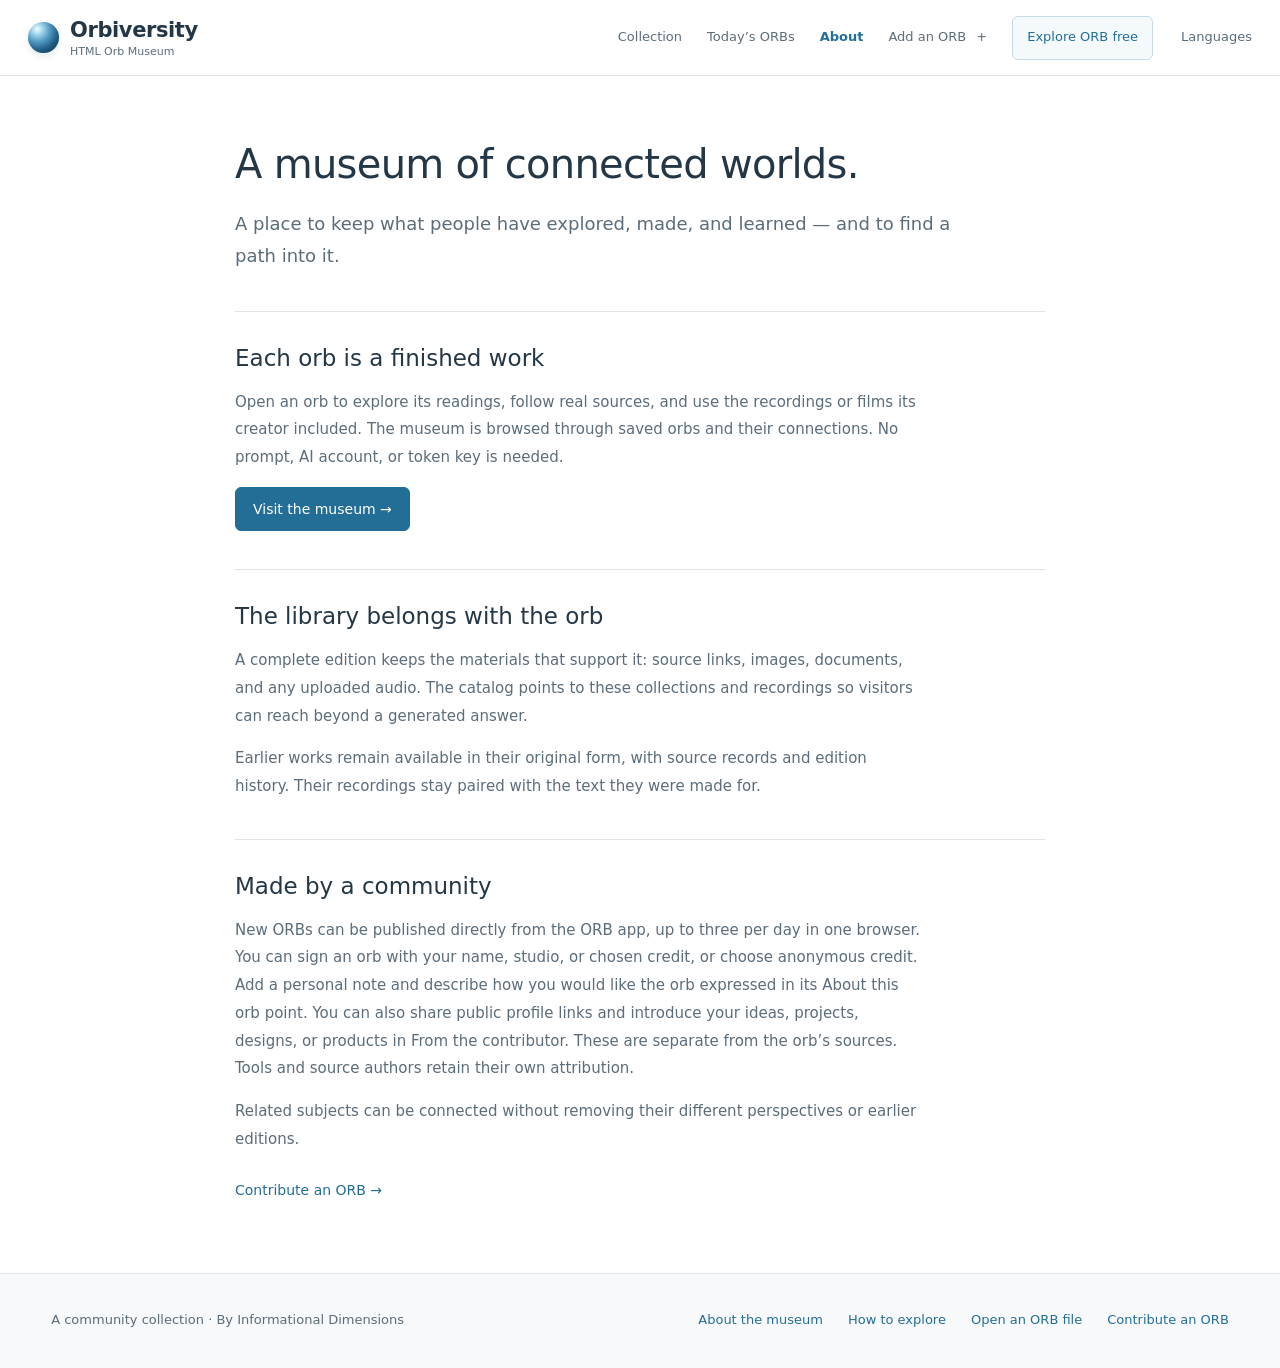
==== commit 58d0af4f: "Add Today’s ORBs and four connected city editions Add a newest-first publication feed with optional " ====
--- a/about.html
+++ b/about.html
@@ -1,2 +1,2 @@
 <!doctype html>
-<html lang="en"><head><meta charset="utf-8"><meta name="viewport" content="width=device-width,initial-scale=1"><meta name="description" content="A community museum for complete, connected HTML ORBs."><meta name="theme-color" content="#f7f9fb"><title>About the museum · Orbiversity</title><link rel="icon" href="orb-silver.jpg" type="image/jpeg"><link rel="stylesheet" href="vault.css?v=atlas-museum-20260919"><link rel="stylesheet" href="languages.css"></head><body><a class="skip" href="#content">Skip to content</a><header class="vault-header"><a class="brand" href="./"><span class="brand-mark" aria-hidden="true"></span><span>Orbiversity<small>HTML Orb Museum</small></span></a><nav aria-label="Main navigation"><a href="./">Collection</a><a href="about.html" aria-current="page">About</a><a class="add-orb" href="submit.html">Add an ORB <span aria-hidden="true">+</span></a><a class="app-link" href="https://www.orbforma.com/nano.html">Explore ORB free</a></nav><details class="language-menu"><summary>Languages</summary><div class="language-options"><a href="?lang=en" lang="en" data-language="en">English</a><a href="?lang=es" lang="es" data-language="es">Español</a></div></details></header><main class="vault-page" id="content"><p class="eyebrow">HTML Orb Museum</p><h1>A museum of connected worlds.</h1><p class="page-lead">A place to keep what people have explored, made, and learned — and to find a path into it.</p><section><h2>Each orb is a finished work</h2><p>Open an orb to explore its readings, follow real sources, and use the recordings or films its creator included. The museum is browsed through saved orbs and their connections. No prompt, AI account, or token key is needed.</p><a class="primary-link" href="./">Visit the museum →</a></section><section id="journeys"><h2>The library belongs with the orb</h2><p>A complete edition keeps the materials that support it: source links, images, documents, and any uploaded audio. The catalog points to these collections and recordings so visitors can reach beyond a generated answer.</p><p>Earlier works remain available in their original form, with source records and edition history. Their recordings stay paired with the text they were made for.</p></section><section><h2>Made by a community</h2><p>New ORBs can be published directly from the ORB app, up to three per day in one browser. You can sign an orb with your name, studio, or chosen credit, or choose anonymous credit. Add a personal note and describe how you would like the orb expressed in its About this orb point. You can also share public profile links and introduce your ideas, projects, designs, or products in From the contributor. These are separate from the orb’s sources. Tools and source authors retain their own attribution.</p><p>Related subjects can be connected without removing their different perspectives or earlier editions.</p><a href="submit.html">Contribute an ORB →</a></section></main><footer class="vault-footer"><span>A community collection · By Informational Dimensions</span><a href="about.html">About the museum</a><a href="start.html">How to explore</a><a href="studio.html">Open an ORB file</a><a href="submit.html">Contribute an ORB</a></footer><script src="spanish.js?v=copy-1"></script><script src="vault-i18n.js?v=atlas-museum-20260919"></script><script src="languages.js?v=vault-1"></script></body></html>
+<html lang="en"><head><meta charset="utf-8"><meta name="viewport" content="width=device-width,initial-scale=1"><meta name="description" content="A community museum for complete, connected HTML ORBs."><meta name="theme-color" content="#f7f9fb"><title>About the museum · Orbiversity</title><link rel="icon" href="orb-silver.jpg" type="image/jpeg"><link rel="stylesheet" href="vault.css?v=atlas-museum-20260919"><link rel="stylesheet" href="languages.css"><link rel="stylesheet" href="todays-orbs.css?v=20260919"></head><body><a class="skip" href="#content">Skip to content</a><header class="vault-header"><a class="brand" href="./"><span class="brand-mark" aria-hidden="true"></span><span>Orbiversity<small>HTML Orb Museum</small></span></a><nav aria-label="Main navigation"><a href="./">Collection</a><a href="./#todays-orbs">Today’s ORBs</a><a href="about.html" aria-current="page">About</a><a class="add-orb" href="submit.html">Add an ORB <span aria-hidden="true">+</span></a><a class="app-link" href="https://www.orbforma.com/nano.html">Explore ORB free</a></nav><details class="language-menu"><summary>Languages</summary><div class="language-options"><a href="?lang=en" lang="en" data-language="en">English</a><a href="?lang=es" lang="es" data-language="es">Español</a></div></details></header><main class="vault-page" id="content"><p class="eyebrow">HTML Orb Museum</p><h1>A museum of connected worlds.</h1><p class="page-lead">A place to keep what people have explored, made, and learned — and to find a path into it.</p><section><h2>Each orb is a finished work</h2><p>Open an orb to explore its readings, follow real sources, and use the recordings or films its creator included. The museum is browsed through saved orbs and their connections. No prompt, AI account, or token key is needed.</p><a class="primary-link" href="./">Visit the museum →</a></section><section id="journeys"><h2>The library belongs with the orb</h2><p>A complete edition keeps the materials that support it: source links, images, documents, and any uploaded audio. The catalog points to these collections and recordings so visitors can reach beyond a generated answer.</p><p>Earlier works remain available in their original form, with source records and edition history. Their recordings stay paired with the text they were made for.</p></section><section><h2>Made by a community</h2><p>New ORBs can be published directly from the ORB app, up to three per day in one browser. You can sign an orb with your name, studio, or chosen credit, or choose anonymous credit. Add a personal note and describe how you would like the orb expressed in its About this orb point. You can also share public profile links and introduce your ideas, projects, designs, or products in From the contributor. These are separate from the orb’s sources. Tools and source authors retain their own attribution.</p><p>Related subjects can be connected without removing their different perspectives or earlier editions.</p><a href="submit.html">Contribute an ORB →</a></section></main><footer class="vault-footer"><span>A community collection · By Informational Dimensions</span><a href="about.html">About the museum</a><a href="start.html">How to explore</a><a href="studio.html">Open an ORB file</a><a href="submit.html">Contribute an ORB</a></footer><script src="spanish.js?v=copy-1"></script><script src="vault-i18n.js?v=atlas-museum-20260919"></script><script src="languages.js?v=vault-1"></script></body></html>
--- a/todays-orbs.css
+++ b/todays-orbs.css
@@ -0,0 +1,20 @@
+.todays-orbs{padding:42px max(24px,5vw);border-bottom:1px solid var(--line);background:#fff;scroll-margin-top:20px}
+.arrival-heading{display:flex;align-items:start;justify-content:space-between;gap:24px;max-width:1080px;margin:auto}
+.arrival-heading h2{font-size:28px;line-height:1.25;margin:0 0 10px;font-weight:600;letter-spacing:-.4px}
+.arrival-heading p{color:var(--muted);max-width:64ch;margin:0;line-height:1.65}
+.arrival-heading>a{white-space:nowrap;min-height:44px;display:inline-flex;align-items:center;gap:8px}
+.arrival-body{max-width:1080px;margin:auto}.arrival-list{list-style:none;margin:0;padding:0}
+.arrival-group h3{font-size:15px;font-weight:600;color:var(--muted);margin:32px 0 4px}
+.arrival{display:grid;grid-template-columns:34px minmax(0,1fr);gap:18px;padding:24px 0;border-bottom:1px solid var(--line)}
+.arrival:last-child{border-bottom:0}.arrival-orb{width:27px;height:27px;margin-top:4px;border-radius:50%;background:radial-gradient(circle at 32% 24%,#fff 0,#dceffc 22%,#5b9bc7 57%,#235477 90%);box-shadow:0 3px 6px #174f7018}
+.arrival article{min-width:0}.arrival h3{font-size:21px;font-weight:550;line-height:1.4;margin:5px 0 10px;max-width:65ch;overflow-wrap:anywhere}
+.arrival h3 a{color:var(--ink);text-decoration:none}.arrival h3 a:hover{text-decoration:underline;color:var(--accent)}
+.arrival p{font-size:15px;line-height:1.8;margin:0;max-width:72ch;overflow-wrap:anywhere}
+.arrival-meta,.arrival-foot{font-size:13px;line-height:1.6;color:var(--muted);font-variant-numeric:tabular-nums;overflow-wrap:anywhere}
+.arrival-foot{display:flex;align-items:center;gap:8px 24px;flex-wrap:wrap;margin-top:8px}.arrival-foot a{display:inline-flex;align-items:center;gap:8px;min-height:44px}
+.arrival-note summary{min-height:44px;display:list-item;align-content:center;font-size:14px;cursor:pointer}.arrival-note blockquote{white-space:pre-wrap;overflow-wrap:anywhere;margin:0 0 12px;padding:0;font-size:15px;max-width:72ch;line-height:1.8}
+.arrival-actions{max-width:1080px;margin:20px auto 0;display:flex;gap:12px;flex-wrap:wrap}.arrival-actions button{min-height:44px;padding:10px 16px;border:1px solid #b9c9d4;border-radius:6px;background:white;color:var(--ink);font:inherit;cursor:pointer}.arrival-actions button:hover{background:#edf5fa}.arrival-actions button:disabled{opacity:.55;cursor:default}
+.arrival-status,.arrival-empty{max-width:1080px;margin:18px auto;color:var(--muted);font-size:14px;line-height:1.65}
+.todays-orbs :is(a,button,summary):focus-visible{outline:3px solid var(--accent);outline-offset:4px}
+@media(max-width:600px){.todays-orbs{padding:32px 20px}.arrival-heading{display:block}.arrival-heading h2{font-size:25px}.arrival-heading>a{margin-top:12px}.arrival{grid-template-columns:22px minmax(0,1fr);gap:12px;padding:22px 0}.arrival-orb{width:20px;height:20px}.arrival h3{font-size:19px}.arrival-foot{display:block}.arrival-foot a{display:flex;width:fit-content}.arrival-actions button{font-size:15px}.arrival p{font-size:15px}}
+@media print{.arrival-actions,.arrival-heading>a{display:none}.todays-orbs{padding:0}.arrival{break-inside:avoid}.arrival-orb{display:none}}
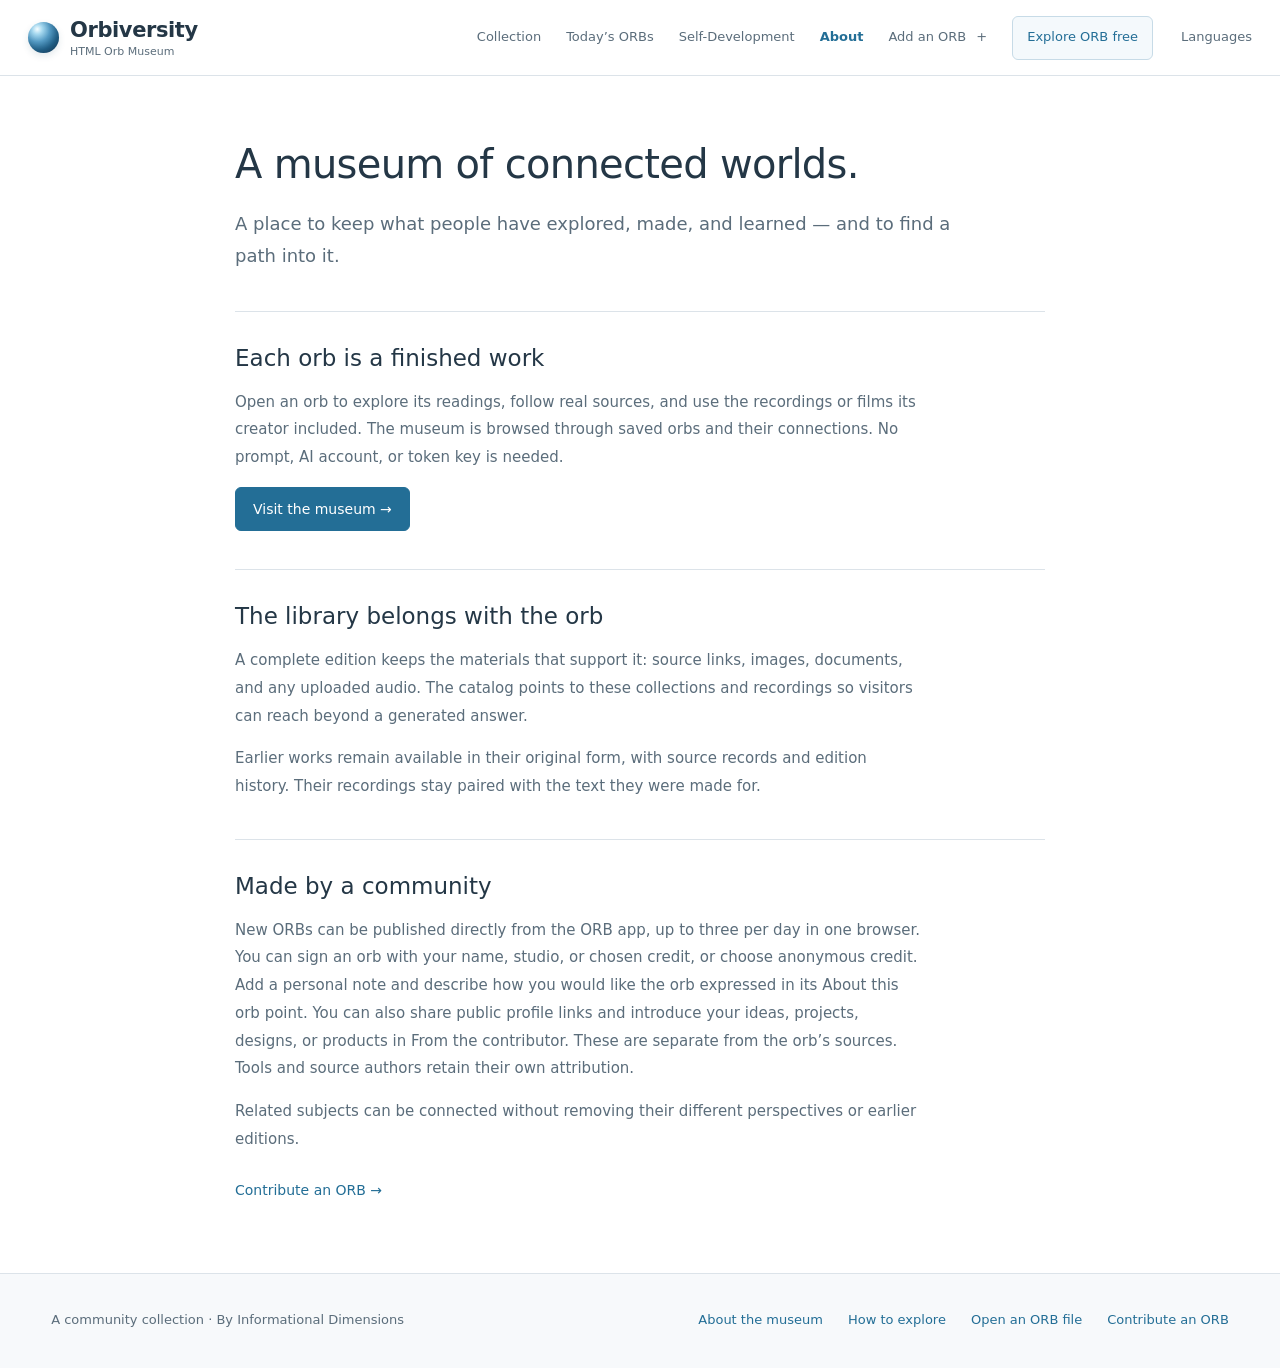
==== commit 2dc3f3f4: "Add the four-ORB Self-Development collection and connected browsing" ====
--- a/about.html
+++ b/about.html
@@ -1,2 +1,2 @@
 <!doctype html>
-<html lang="en"><head><meta charset="utf-8"><meta name="viewport" content="width=device-width,initial-scale=1"><meta name="description" content="A community museum for complete, connected HTML ORBs."><meta name="theme-color" content="#f7f9fb"><title>About the museum · Orbiversity</title><link rel="icon" href="orb-silver.jpg" type="image/jpeg"><link rel="stylesheet" href="vault.css?v=atlas-museum-20260919"><link rel="stylesheet" href="languages.css"><link rel="stylesheet" href="todays-orbs.css?v=20260919"></head><body><a class="skip" href="#content">Skip to content</a><header class="vault-header"><a class="brand" href="./"><span class="brand-mark" aria-hidden="true"></span><span>Orbiversity<small>HTML Orb Museum</small></span></a><nav aria-label="Main navigation"><a href="./">Collection</a><a href="./#todays-orbs">Today’s ORBs</a><a href="about.html" aria-current="page">About</a><a class="add-orb" href="submit.html">Add an ORB <span aria-hidden="true">+</span></a><a class="app-link" href="https://www.orbforma.com/nano.html">Explore ORB free</a></nav><details class="language-menu"><summary>Languages</summary><div class="language-options"><a href="?lang=en" lang="en" data-language="en">English</a><a href="?lang=es" lang="es" data-language="es">Español</a></div></details></header><main class="vault-page" id="content"><p class="eyebrow">HTML Orb Museum</p><h1>A museum of connected worlds.</h1><p class="page-lead">A place to keep what people have explored, made, and learned — and to find a path into it.</p><section><h2>Each orb is a finished work</h2><p>Open an orb to explore its readings, follow real sources, and use the recordings or films its creator included. The museum is browsed through saved orbs and their connections. No prompt, AI account, or token key is needed.</p><a class="primary-link" href="./">Visit the museum →</a></section><section id="journeys"><h2>The library belongs with the orb</h2><p>A complete edition keeps the materials that support it: source links, images, documents, and any uploaded audio. The catalog points to these collections and recordings so visitors can reach beyond a generated answer.</p><p>Earlier works remain available in their original form, with source records and edition history. Their recordings stay paired with the text they were made for.</p></section><section><h2>Made by a community</h2><p>New ORBs can be published directly from the ORB app, up to three per day in one browser. You can sign an orb with your name, studio, or chosen credit, or choose anonymous credit. Add a personal note and describe how you would like the orb expressed in its About this orb point. You can also share public profile links and introduce your ideas, projects, designs, or products in From the contributor. These are separate from the orb’s sources. Tools and source authors retain their own attribution.</p><p>Related subjects can be connected without removing their different perspectives or earlier editions.</p><a href="submit.html">Contribute an ORB →</a></section></main><footer class="vault-footer"><span>A community collection · By Informational Dimensions</span><a href="about.html">About the museum</a><a href="start.html">How to explore</a><a href="studio.html">Open an ORB file</a><a href="submit.html">Contribute an ORB</a></footer><script src="spanish.js?v=copy-1"></script><script src="vault-i18n.js?v=atlas-museum-20260919"></script><script src="languages.js?v=vault-1"></script></body></html>
+<html lang="en"><head><meta charset="utf-8"><meta name="viewport" content="width=device-width,initial-scale=1"><meta name="description" content="A community museum for complete, connected HTML ORBs."><meta name="theme-color" content="#f7f9fb"><title>About the museum · Orbiversity</title><link rel="icon" href="orb-silver.jpg" type="image/jpeg"><link rel="stylesheet" href="vault.css?v=self-development-20260919"><link rel="stylesheet" href="languages.css"><link rel="stylesheet" href="todays-orbs.css?v=20260919"><script type="module" src="https://orbiversity.com/orb-analytics.mjs"></script></head><body><a class="skip" href="#content">Skip to content</a><header class="vault-header"><a class="brand" href="./"><span class="brand-mark" aria-hidden="true"></span><span>Orbiversity<small>HTML Orb Museum</small></span></a><nav aria-label="Main navigation"><a href="./">Collection</a><a href="./#todays-orbs">Today’s ORBs</a><a href="./#self-development">Self-Development</a><a href="about.html" aria-current="page">About</a><a class="add-orb" href="submit.html">Add an ORB <span aria-hidden="true">+</span></a><a class="app-link" href="https://www.orbforma.com/nano.html">Explore ORB free</a></nav><details class="language-menu"><summary>Languages</summary><div class="language-options"><a href="?lang=en" lang="en" data-language="en">English</a><a href="?lang=es" lang="es" data-language="es">Español</a></div></details></header><main class="vault-page" id="content"><p class="eyebrow">HTML Orb Museum</p><h1>A museum of connected worlds.</h1><p class="page-lead">A place to keep what people have explored, made, and learned — and to find a path into it.</p><section><h2>Each orb is a finished work</h2><p>Open an orb to explore its readings, follow real sources, and use the recordings or films its creator included. The museum is browsed through saved orbs and their connections. No prompt, AI account, or token key is needed.</p><a class="primary-link" href="./">Visit the museum →</a></section><section id="journeys"><h2>The library belongs with the orb</h2><p>A complete edition keeps the materials that support it: source links, images, documents, and any uploaded audio. The catalog points to these collections and recordings so visitors can reach beyond a generated answer.</p><p>Earlier works remain available in their original form, with source records and edition history. Their recordings stay paired with the text they were made for.</p></section><section><h2>Made by a community</h2><p>New ORBs can be published directly from the ORB app, up to three per day in one browser. You can sign an orb with your name, studio, or chosen credit, or choose anonymous credit. Add a personal note and describe how you would like the orb expressed in its About this orb point. You can also share public profile links and introduce your ideas, projects, designs, or products in From the contributor. These are separate from the orb’s sources. Tools and source authors retain their own attribution.</p><p>Related subjects can be connected without removing their different perspectives or earlier editions.</p><a href="submit.html">Contribute an ORB →</a></section></main><footer class="vault-footer"><span>A community collection · By Informational Dimensions</span><a href="about.html">About the museum</a><a href="start.html">How to explore</a><a href="studio.html">Open an ORB file</a><a href="submit.html">Contribute an ORB</a></footer><script src="spanish.js?v=copy-1"></script><script src="vault-i18n.js?v=atlas-museum-20260919"></script><script src="languages.js?v=vault-1"></script></body></html>
--- a/vault.css
+++ b/vault.css
@@ -1,19 +1,21 @@
-/* Orbiversity: the public collection in Orbforma's white Atlas workspace. */
-:root{color-scheme:light;--ink:#243746;--text:#243746;--muted:#5b6d7b;--quiet:#607584;--line:#dce3e9;--accent:#236e96;--surface:#f7f9fb;--field:#edf5fa;--museum-panel:#fff;--museum-secondary:#5b6d7b;background:#fff;color:var(--ink);font-family:"Segoe UI",system-ui,sans-serif;font-synthesis:none}
-*{box-sizing:border-box;scrollbar-color:#a5b8c5 #f2f6f9;scrollbar-width:thin}body{margin:0;font-size:15px;line-height:1.6}a{color:var(--accent);text-decoration:none}a:hover{text-decoration:underline;text-underline-offset:4px}button,input,select,textarea{font:inherit}button,a,select,summary{touch-action:manipulation}button,select{color:var(--ink);background:#fff;border:1px solid #b9c9d4;border-radius:6px}button{cursor:pointer;min-height:44px}button:disabled{cursor:default;opacity:.5}h1,h2,h3,p{margin-top:0}h1,h2,h3{color:var(--ink)}[hidden]{display:none!important}::selection{background:#c9e5f5;color:#163b52}input,textarea{caret-color:var(--accent)}:is(a,button,select,summary,input,textarea):focus-visible{outline:3px solid #236e96;outline-offset:3px}.skip{position:fixed;left:15px;top:-100px;z-index:30;background:#fff;color:var(--ink);padding:12px}.skip:focus{top:10px}.eyebrow{display:none}
-.vault-header{min-height:76px;display:flex;align-items:center;gap:28px;padding:10px 28px;border-bottom:1px solid var(--line);background:#fff}.brand{display:flex;align-items:center;gap:11px;color:var(--ink);font-size:21px;font-weight:600;line-height:1.25;letter-spacing:-.4px}.brand:hover{text-decoration:none}.brand small{display:block;color:var(--muted);font-size:11px;font-weight:400;letter-spacing:0;margin-top:2px}.brand-mark{display:inline-block;flex-shrink:0;width:31px;height:31px;border-radius:50%;background:radial-gradient(circle at 30% 23%,#f0fbff 1%,#a5d8ef 16%,#569cc5 39%,#23648d 66%,#153b5a 91%);box-shadow:inset -3px -4px 7px #173f5945,0 3px 7px #224e6720}.vault-header nav{display:flex;align-items:center;gap:25px;margin-left:auto}.vault-header nav a{display:inline-flex;align-items:center;min-height:44px;color:var(--muted);font-size:13px;white-space:nowrap}.vault-header nav a[aria-current=page]{color:var(--accent);font-weight:600}.vault-header nav .add-orb{gap:10px}.vault-header nav .app-link{color:var(--accent);border:1px solid #c7dbe7;border-radius:6px;padding:0 14px;background:#f4f9fc}.vault-header .language-menu{margin-left:0;color:var(--muted);font-size:13px}.language-menu summary{min-height:44px;display:flex;align-items:center;cursor:pointer}.vault-header .language-options{background:#fff;border-color:var(--line);box-shadow:0 8px 20px #253a501a}.vault-header .language-options a{color:var(--ink)}.vault-header .language-options a:hover,.vault-header .language-options a[aria-current]{background:#e8f2f8;color:#185878}
-.vault-workspace{display:grid;grid-template-columns:minmax(0,1fr) 330px;min-height:610px;height:calc(100svh - 76px);max-height:880px;background:var(--field);border-bottom:1px solid var(--line)}.vault-studio{position:relative;min-width:0;overflow:hidden}.studio-heading{position:absolute;left:30px;right:24px;top:25px;z-index:2;pointer-events:none}.studio-heading h1{font-size:27px;line-height:1.25;font-weight:500;letter-spacing:-.5px;margin:0 0 7px}.studio-heading p{font-size:14px;line-height:1.5;color:var(--muted);margin:0}.orb-field{position:absolute;inset:118px 25px 65px}.orbit-lines{position:absolute;inset:0;width:100%;height:100%;fill:none;stroke:#acc9dc;stroke-width:.16;pointer-events:none}.vault-orb{position:absolute;left:var(--x);top:var(--y);display:flex;flex-direction:column;align-items:center;transform:translate(-50%,-50%);width:150px;min-height:88px;text-align:center;font-size:12px;line-height:1.45;color:var(--ink)}.vault-orb:hover{text-decoration:none}.orb-sphere{width:45px;height:45px;border-radius:50%;background:radial-gradient(circle at 29% 22%,#eefaff 1%,#b2e3fa 12%,#66afd6 30%,#307ca8 55%,#194765 88%);box-shadow:inset -4px -6px 8px #17445c50,0 6px 14px #226c9320;transition:transform .2s}.vault-orb:hover .orb-sphere,.vault-orb:focus-visible .orb-sphere{transform:scale(1.08)}.vault-orb.is-featured .orb-sphere{width:64px;height:64px}.orb-label{margin-top:12px;max-width:148px;font-weight:500}.orb-type{position:absolute;top:-28px;white-space:nowrap;font-size:11px;color:var(--accent);opacity:0;transition:opacity .15s}.vault-orb:hover .orb-type,.vault-orb:focus-visible .orb-type{opacity:1}.studio-bottom{position:absolute;inset:auto 30px 24px;display:flex;justify-content:space-between;gap:20px;font-size:12px;color:var(--muted)}
-.vault-overview{padding:30px 27px;background:#fff;border-left:1px solid var(--line);display:flex;flex-direction:column;align-items:flex-start;overflow:auto;min-width:0}.vault-overview h2{font-size:25px;line-height:1.35;font-weight:500;letter-spacing:-.35px;margin:0 0 17px;overflow-wrap:anywhere}.overview-description{color:var(--muted);font-size:14px;line-height:1.8;max-width:70ch}.overview-meta{font-size:12px;color:var(--muted);margin:8px 0 20px}.primary-link{display:inline-flex;align-items:center;justify-content:center;gap:18px;min-height:44px;padding:10px 17px;border:1px solid var(--accent);border-radius:6px;color:#fff;background:var(--accent);font-size:14px;font-weight:500;text-align:center}.primary-link:hover{background:#195b80;color:#fff;text-decoration:none}.edition-link{display:flex;align-items:center;min-height:44px;font-size:13px;margin:8px 0 20px}.vault-note{margin:24px 0 0;font-size:12px;line-height:1.75;color:var(--muted);padding-top:20px;border-top:1px solid var(--line)}.overview-listen{width:100%;border-top:1px solid var(--line);padding-top:20px;margin-bottom:15px}.overview-listen h3{font-size:13px;font-weight:600;margin-bottom:10px}.overview-listen ul,.holdings-grid ul{list-style:none;padding:0;margin:0}.overview-listen li{margin:0 0 12px;font-size:13px;line-height:1.6}.overview-listen a{display:block;min-height:30px}.overview-listen small{display:block;font-size:12px;color:var(--muted)}
-.vault-catalog{padding:48px clamp(24px,4vw,64px) 28px;max-width:1600px;margin:0 auto;background:#fff}.catalog-heading{display:flex;align-items:end;justify-content:space-between;gap:20px}.catalog-heading h2{font-size:28px;font-weight:500;letter-spacing:-.4px;margin:0}.catalog-heading>p{font-size:13px;color:var(--muted);margin:0 0 4px;font-variant-numeric:tabular-nums}.edition-total{white-space:nowrap}.vault-filters{display:flex;gap:20px;align-items:end;padding:27px 0 22px;border-bottom:1px solid var(--line)}.vault-filters label{display:flex;flex-direction:column;gap:7px;font-size:13px;color:var(--muted)}.vault-filters select{min-height:44px;padding:8px 34px 8px 11px;min-width:170px;font-size:14px;background:#fff}.vault-filters button,.empty button{min-height:44px;padding:8px 15px;font-size:14px;background:#fff}.vault-filters button{margin-left:auto}.orb-row{display:grid;grid-template-columns:minmax(300px,1fr) 130px 64px 150px 105px;gap:0 25px;padding:28px 0 10px;border-bottom:1px solid var(--line);scroll-margin-top:20px}.orb-main{min-width:0}.orb-name{display:flex;align-items:center;gap:15px}.orb-name h2{font-size:20px;font-weight:500;margin:0;line-height:1.45}.orb-name h2 a{color:var(--ink)}.orb-name h2 a:hover{color:var(--accent)}.kind{display:none}.description{font-size:14px;color:var(--muted);line-height:1.75;margin:10px 0 12px;max-width:72ch}.row-actions{display:flex;gap:10px 22px;flex-wrap:wrap;font-size:13px}.row-actions a{min-height:44px;display:inline-flex;align-items:center}.row-actions .explore{font-weight:600}.cell{font-size:13px;color:var(--ink);padding-top:4px}.cell .mobile-label{display:block;font-size:12px;color:var(--muted);margin-bottom:8px}.formats-cell small{display:block;font-size:12px;margin-top:5px;color:var(--muted)}.creator-credit{font-size:13px;color:var(--muted);margin:7px 0 12px}.version-details{grid-column:1/-1;font-size:13px;color:var(--muted);margin:0}.version-details summary{cursor:pointer;width:fit-content;padding:12px 0;min-height:44px}.version-details summary span{margin-left:9px}.version-body{padding:20px;border-top:1px solid var(--line);background:var(--surface)}.version-body ul{padding:0;list-style:none}.version-body li{margin-bottom:22px}.version-body p{margin:5px 0;font-size:13px;line-height:1.75}.edition-title{display:flex;gap:20px;justify-content:space-between}.edition-title span{color:var(--muted)}.catalog-note{font-size:13px;color:var(--muted);margin:25px 0}.empty{padding:35px 0}.empty h3{font-size:17px;font-weight:500}.museum-holdings{grid-column:1/-1;margin-top:12px;font-size:14px;border-top:1px solid var(--line)}.museum-holdings summary{min-height:44px;cursor:pointer;padding:12px 0;width:fit-content;color:var(--accent)}.museum-holdings summary span{font-size:12px;color:var(--muted);margin-left:15px}.holdings-grid{display:grid;grid-template-columns:1fr 1fr;gap:28px 48px;padding:22px 24px;background:var(--surface)}.holdings-grid section{min-width:0}.holdings-grid h3{font-size:14px;font-weight:600;margin:0 0 10px}.holdings-grid ul{max-height:360px;overflow:auto;overscroll-behavior:contain;padding-right:12px}.holdings-grid li{padding:7px 0;font-size:14px;line-height:1.7}.holdings-grid a{display:inline-block;overflow-wrap:anywhere;min-height:30px}.holdings-grid small{display:block;color:var(--muted);font-size:12px}.museum-invitation{display:flex;justify-content:space-between;align-items:center;gap:50px;padding:40px 0 25px;margin-top:15px}.museum-invitation h2{font-weight:500;font-size:27px;letter-spacing:-.4px;margin-bottom:10px}.museum-invitation p{color:var(--muted);font-size:15px;line-height:1.8;max-width:58ch;margin:0}.museum-invitation .primary-link{flex-shrink:0}.vault-footer{padding:25px clamp(24px,4vw,64px);display:flex;align-items:center;gap:10px 25px;font-size:13px;color:var(--muted);flex-wrap:wrap;border-top:1px solid var(--line);background:var(--surface)}.vault-footer span{margin-right:auto}.vault-footer a{min-height:44px;display:flex;align-items:center}
-.vault-page{max-width:880px;min-height:calc(100svh - 170px);margin:0 auto;padding:64px 35px 60px}.vault-page h1{font-size:40px;line-height:1.2;font-weight:500;letter-spacing:-.7px;margin-bottom:20px}.page-lead{font-size:18px;color:var(--muted);line-height:1.8;max-width:65ch}.vault-page section{margin-top:38px;padding-top:28px;border-top:1px solid var(--line)}.vault-page h2{font-size:23px;font-weight:500;margin-bottom:12px}.vault-page section p,.vault-page li{font-size:15px;color:var(--muted);line-height:1.85;max-width:72ch}.quiet-note,.local-note{font-size:13px;color:var(--muted)}.vault-page section>a:not(.primary-link){display:inline-flex;align-items:center;min-height:44px;font-size:14px}.browse-steps{padding-left:25px;margin-top:40px}.browse-steps li{padding:0 0 20px 12px}
-/* Complete contribution packages and contributor identity remain available. */
-.museum-submit-page{max-width:1180px;padding:48px 36px 70px}.submission-intro .page-lead{max-width:650px;margin-bottom:13px}.existing-package{display:flex;align-items:center;gap:12px 28px;flex-wrap:wrap;margin:30px 0 5px;padding:20px 0;border-block:1px solid var(--line);font-size:14px}.existing-package strong{font-weight:600}.existing-package p{margin:0;color:var(--muted)}.submission-layout{display:grid;grid-template-columns:minmax(0,1fr) 260px;gap:64px}.submission-layout>div{min-width:0}.submission-form fieldset{border:0;border-bottom:1px solid var(--line);padding:24px 0 28px;margin:0 0 20px;min-width:0}.submission-form legend{padding:30px 0 0;font-size:22px;font-weight:500;width:100%}.submission-form legend>span{font-size:13px;color:var(--muted);margin-right:15px}.submission-form label{display:block;font-size:14px;margin:17px 0 7px}.required-label,.optional-label{font-size:12px;margin-left:9px;color:var(--muted);font-weight:400}.submission-form :is(input[type=text],input[type=url],textarea,select){width:100%;min-width:0;background:#fff;border:1px solid #b3c4d0;color:var(--ink);border-radius:6px;font-size:16px;line-height:1.5;padding:11px 13px;min-height:46px}.submission-form input::placeholder,.submission-form textarea::placeholder{color:#647783}.submission-form textarea{resize:vertical;min-height:92px}.field-help{font-size:13px;line-height:1.75;color:var(--muted);margin:8px 0 0}.file-picker{padding:18px;border:1px solid var(--line);border-radius:6px;background:var(--surface);overflow:hidden}.file-picker:hover{border-color:#97b5c9}.file-picker .file-picker-title{display:block;font-size:15px}.file-picker .field-help{display:block;margin-top:4px}.file-picker input[type=file]{display:block;width:100%;max-width:100%;min-width:0;margin-top:13px;color:var(--muted);font-size:13px}.file-picker input::file-selector-button{font-family:inherit;font-size:13px;padding:10px 11px;min-height:44px;border:1px solid #adc5d5;background:#fff;color:var(--accent);border-radius:5px;margin-right:10px;cursor:pointer}.file-selection{display:block;font-size:12px;color:var(--muted);margin-top:9px;overflow-wrap:anywhere}.file-picker-pair{display:grid;grid-template-columns:1fr 1fr;gap:15px}.file-picker-pair .field-help{min-height:46px}.package-detail{margin-top:19px;font-size:13px;color:var(--muted)}.package-detail summary{cursor:pointer;min-height:44px;display:flex;align-items:center;gap:20px}.package-detail summary span{margin-left:auto}.selected-files{list-style:none;padding:0;margin:0;max-height:240px;overflow:auto}.selected-files li{display:flex;justify-content:space-between;gap:20px;border-top:1px solid var(--line);padding:10px 0;font-size:13px;overflow-wrap:anywhere}.selected-files li span{min-width:0}.selected-files small{white-space:nowrap;color:var(--muted)}.library-link-row{display:grid;grid-template-columns:minmax(0,1fr) 125px;column-gap:13px;padding-bottom:18px;border-bottom:1px solid var(--line)}.library-link-row label:first-child,.library-link-row label:nth-child(2){grid-column:1/-1}.library-link-row input,.library-link-row select{margin-top:6px}.library-link-row .remove-source{align-self:end;background:none;border:0;color:#805149;min-height:44px;font-size:13px;margin-bottom:7px;justify-self:end}.quiet-button{padding:10px 0;min-height:44px;border:0;background:transparent;font-size:14px;color:var(--accent);margin-top:8px}.submission-actions .permission-check{display:flex;align-items:flex-start;gap:11px;font-size:14px;color:var(--muted);line-height:1.75;margin-bottom:23px}.permission-check input{width:18px;height:18px;flex-shrink:0;margin-top:4px;accent-color:var(--accent)}.submission-form[aria-busy=true]{opacity:.8}.submission-form button:disabled{cursor:wait}.package-progress{min-height:22px;font-size:14px;color:var(--muted);margin:15px 0 0}.package-error{padding:15px;border:1px solid #c49287;border-radius:6px;background:#fff6f3;color:#843d31;font-size:14px;line-height:1.7;overflow-wrap:anywhere}.museum-submit-page .package-result{border-top:1px solid var(--line);margin-top:23px;padding:29px 0 20px;scroll-margin-top:28px}.package-downloads{display:flex;align-items:center;gap:23px;flex-wrap:wrap;margin:22px 0}.package-downloads>a:not(.primary-link),.manual-review-link{font-size:14px;min-height:44px;display:inline-flex;align-items:center}.package-warnings{margin:15px 0 20px;padding-left:17px}.museum-submit-page .package-warnings li{font-size:13px;color:var(--muted);line-height:1.75;margin:8px 0}.large-package-note{font-size:14px;line-height:1.8;color:#72532b;padding:14px 16px;border:1px solid #d9c7aa;background:#fffbf3}.large-package-note a,.manual-transfer-note a{text-decoration:underline}.manual-transfer-note{font-size:13px;color:var(--muted);line-height:1.8}.submission-aside{position:sticky;top:24px;align-self:start;padding-top:31px}.contribution-orb{width:72px;height:72px;margin:8px 0 30px;border-radius:50%;background:radial-gradient(circle at 29% 21%,#eefaff,#a9d9f1 16%,#549bc5 40%,#286b93 69%,#173f5f 89%);box-shadow:inset -10px -8px 16px #17436445,0 7px 17px #24618020}.submission-aside>p{color:var(--muted);font-size:14px;line-height:1.8}.submission-aside ol{list-style:none;padding:10px 0 0;margin:0}.submission-aside li{border-top:1px solid var(--line);padding:19px 0;color:var(--muted);font-size:13px;line-height:1.8}.submission-aside li strong{display:block;color:var(--ink);font-size:14px;font-weight:600;margin-bottom:5px}.submission-aside details{border-top:1px solid var(--line);margin-top:10px;padding-top:10px;font-size:13px;color:var(--muted)}.submission-aside summary{cursor:pointer;min-height:44px;display:flex;align-items:center}
-.orb-byline{display:block;font-size:14px;font-weight:400;line-height:1.65;color:var(--muted);margin-top:5px;letter-spacing:0;overflow-wrap:anywhere}.orb-row .orb-byline{font-size:13px;margin-top:3px}.orb-about-point{grid-column:1/-1;margin:12px 0 6px;border-top:1px solid var(--line);text-align:left;width:100%;font-size:14px}.orb-about-point>summary{display:flex;align-items:center;gap:11px;min-height:52px;cursor:pointer;color:var(--accent);list-style:none;padding:9px 0}.orb-about-point>summary::-webkit-details-marker{display:none}.about-point-sphere{display:inline-block;width:24px;height:24px;flex-shrink:0;border-radius:50%;background:radial-gradient(circle at 32% 25%,#e4f6ff,#91c9e5 29%,#427fa5 56%,#204e6c 77%)}.about-point-chevron{margin-left:auto;font-size:20px;line-height:1;transition:transform .16s}.orb-about-point[open] .about-point-chevron{transform:rotate(45deg)}.orb-about-reading{padding:8px 0 20px;max-width:72ch}.orb-about-reading h3{font-size:14px;font-weight:600;margin:18px 0 9px}.orb-about-reading h3:first-child{margin-top:0}.contributor-copy{white-space:pre-wrap;overflow-wrap:anywhere;font-size:14px;line-height:1.8;color:var(--ink);margin:0 0 16px}.about-attribution{font-size:13px;color:var(--muted);overflow-wrap:anywhere;margin:0 0 16px}.vault-overview .orb-about-reading{max-height:370px;overflow:auto;overscroll-behavior:contain;padding-right:9px}.attribution-choice{margin:24px 0 12px;display:flex;align-items:center;gap:10px 26px;flex-wrap:wrap}.submission-form .field-label{font-size:14px;flex-basis:100%;margin:0}.submission-form .attribution-choice label{display:flex;align-items:center;gap:9px;margin:0;min-height:44px;cursor:pointer;font-size:14px}.attribution-choice input{width:18px;height:18px;accent-color:var(--accent);margin:0}.anonymity-note,.contribution-fields>p:first-of-type{max-width:64ch}.contribution-preview{margin:28px 0 0;padding:22px 0 0;border-top:1px solid var(--line)}.contribution-preview>h2{font-size:21px;font-weight:500;line-height:1.5;overflow-wrap:anywhere;margin:0 0 15px}.contribution-preview .orb-about-reading section{margin:0;padding:0;border:0}.contribution-preview .orb-about-reading{padding-bottom:0;max-height:400px;overflow:auto;overscroll-behavior:contain}.orb-row .orb-about-reading{padding-left:35px;max-height:480px;overflow:auto;overscroll-behavior:contain}.orb-row .orb-about-point+.museum-holdings{margin-top:0}.spotlight-editor{margin:24px 0 0;border-block:1px solid var(--line);padding:0 0 12px}.spotlight-editor>summary{cursor:pointer;min-height:52px;display:flex;align-items:center;gap:12px;color:var(--accent);font-size:16px;list-style:none}.spotlight-editor>summary::before{content:'+';font-size:20px;width:14px}.spotlight-editor[open]>summary::before{content:'−'}.spotlight-editor>summary::-webkit-details-marker{display:none}.spotlight-editor>summary>span{font-size:12px;color:var(--muted);margin-left:auto}.spotlight-editor h3{font-weight:500;font-size:17px;margin:24px 0 0}.spotlight-row{display:grid;grid-template-columns:minmax(0,1fr) minmax(0,1.2fr);gap:0 15px;padding:5px 0 13px;border-bottom:1px solid var(--line)}.spotlight-row label{min-width:0}.spotlight-row input,.spotlight-row textarea,.spotlight-row select{margin-top:7px}.spotlight-row[data-spotlight-row=items]>label:nth-child(n+3){grid-column:1/-1}.spotlight-row[data-spotlight-row=items]{grid-template-columns:125px minmax(0,1fr)}.spotlight-remove{grid-column:1/-1;justify-self:end;margin:0;color:#805149}.spotlight-clear{font-size:13px}.contributor-spotlight{margin:22px 0 0!important;padding:20px 0 0!important;border:0!important;border-top:1px solid var(--line)!important}.spotlight-context{font-size:13px!important;line-height:1.7!important;color:var(--muted)!important;margin:0 0 13px!important}.spotlight-profiles,.spotlight-items{list-style:none;padding:0;margin:0}.spotlight-profiles{display:flex;gap:9px 22px;flex-wrap:wrap;margin-bottom:15px}.spotlight-profiles li{font-size:14px!important;line-height:1.8!important;padding:0!important}.contributor-spotlight a{overflow-wrap:anywhere;min-height:44px;display:inline-flex;align-items:center}.spotlight-items li{padding:15px 0!important;margin:0;border-top:1px solid var(--line);font-size:14px!important;line-height:1.7!important;overflow-wrap:anywhere}.spotlight-items li:first-child{border:0;padding-top:0!important}.spotlight-items small{display:block;font-size:12px;color:var(--muted);margin-bottom:5px}.spotlight-items .contributor-copy{margin:8px 0 0!important;font-size:14px!important}.spotlight-public-note{color:var(--muted)}
-.publication-feed-state{display:flex;align-items:center;gap:20px;flex-wrap:wrap;margin:12px 0 15px;color:var(--muted);font-size:13px}.publication-feed-state p{margin:0;max-width:75ch}.publication-feed-state button{min-height:44px;padding:8px 18px}.museum-connections{grid-column:1/-1;border-top:1px solid var(--line);padding:12px 0}.museum-connections summary{cursor:pointer;min-height:44px;display:flex;align-items:center;color:var(--ink);font-size:14px}.museum-connections ul{list-style:none;padding:0;margin:0;display:grid;gap:18px}.museum-connections li{overflow-wrap:anywhere}.museum-connections small{display:block;color:var(--muted);font-size:12px}.museum-connections a{display:inline-flex;align-items:center;min-height:44px}.museum-connections p{max-width:70ch;font-size:14px;line-height:1.75}.vault-overview .museum-connections{margin-top:24px}.direct-publication-entry{margin:32px 0;padding-block:24px;border-block:1px solid var(--line);max-width:70ch}.direct-publication-entry h2{font-size:24px;margin-top:0}
-@media(min-width:1600px){.vault-workspace{grid-template-columns:minmax(0,1fr) 360px}.vault-overview{padding:34px}.vault-orb{font-size:13px;width:170px}.orb-label{max-width:170px}}
-@media(max-width:1100px){.vault-header{gap:20px;padding-inline:22px}.vault-header nav{gap:18px}.vault-workspace{grid-template-columns:minmax(0,1fr) 300px}.vault-overview{padding:28px 24px}.orb-row{grid-template-columns:minmax(240px,1fr) 110px 64px 125px}.date-cell{display:none}.submission-layout{grid-template-columns:minmax(0,1fr) 235px;gap:36px}}
-@media(max-width:800px){.vault-header{flex-wrap:wrap;gap:3px 18px;padding:12px 20px}.brand{font-size:20px}.vault-header nav{order:2;flex:1 0 100%;gap:8px 23px;overflow-x:auto}.vault-header .language-menu{margin-left:auto}.vault-header nav a{font-size:13px;flex-shrink:0}.vault-header nav .app-link{margin-left:auto;padding-inline:12px}.vault-workspace{display:block;height:auto;min-height:0;max-height:none}.vault-studio{height:580px}.studio-heading{left:22px;top:22px}.studio-heading h1{font-size:25px}.studio-heading p{font-size:13px;max-width:40ch}.orb-field{inset:115px 5px 80px}.vault-orb{width:105px;min-height:80px;font-size:11px}.orb-label{max-width:105px}.orb-type{display:none}.studio-bottom{left:22px;right:22px;font-size:12px}.studio-bottom>span{max-width:160px}.vault-overview{padding:28px 24px;border-left:0;border-top:1px solid var(--line);overflow:visible;display:block}.vault-overview h2{font-size:24px}.overview-description,.vault-note{max-width:70ch}.overview-listen ul{display:grid;grid-template-columns:1fr 1fr;gap:15px}.vault-catalog{padding:32px 24px 22px}.catalog-heading h2{font-size:25px}.vault-filters{display:grid;grid-template-columns:1fr 1fr;gap:15px 12px;padding-top:20px}.vault-filters label,.vault-filters select{min-width:0;width:100%}.vault-filters select{font-size:16px}.vault-filters button{margin:0}.orb-row{grid-template-columns:1fr 75px;column-gap:15px;padding-top:25px}.orb-main{grid-column:1/-1}.orb-name h2{font-size:20px}.topic-cell{grid-column:1;grid-row:2}.points-cell{grid-column:2;grid-row:2}.formats-cell{grid-column:1/-1;grid-row:3;margin-top:10px}.formats-cell .mobile-label{display:none}.cell{padding-top:12px}.cell .mobile-label{margin-bottom:4px}.version-details{margin-top:4px}.edition-title{flex-direction:column;gap:3px}.version-body{padding:16px}.museum-holdings summary span{display:block;margin:4px 0 0}.holdings-grid{grid-template-columns:1fr;gap:25px;padding:18px}.museum-invitation{display:block;padding-top:30px}.museum-invitation h2{font-size:25px}.museum-invitation .primary-link{margin-top:22px}.vault-footer{gap:5px 22px;padding:24px}.vault-footer span{flex-basis:100%;margin-bottom:8px}.vault-page{padding:40px 24px}.vault-page h1{font-size:33px}.page-lead{font-size:17px}.museum-submit-page{padding:36px 24px 45px}.submission-layout{display:block}.existing-package{display:block}.existing-package p{margin:8px 0 5px}.file-picker-pair{grid-template-columns:1fr;gap:0}.file-picker-pair .field-help{min-height:0}.submission-aside{position:static;border-top:1px solid var(--line);margin-top:35px;padding-top:28px}.contribution-orb{width:48px;height:48px;margin:0 0 20px}.submission-aside ol{display:grid;grid-template-columns:1fr 1fr 1fr;gap:16px}.orb-row .orb-about-reading{padding-left:0}.spotlight-row{display:block}.spotlight-remove{display:block;margin-left:auto}.publication-feed-state{gap:8px}}
-@media(max-width:390px){.vault-header{padding-inline:16px}.brand{font-size:19px}.brand small{font-size:10px}.brand-mark{width:27px;height:27px}.vault-header nav{gap:15px}.vault-header nav a{font-size:12px}.vault-header nav .app-link{padding-inline:9px}.vault-header .language-menu{font-size:12px}.vault-catalog,.vault-overview{padding-inline:20px}.catalog-heading{align-items:start}.catalog-heading>p{text-align:right}.edition-total{display:block}.studio-heading h1{font-size:23px}.studio-bottom>span{display:none}.submission-aside ol{display:block}.library-link-row{grid-template-columns:1fr 100px}}
-@media(max-width:390px){.vault-header nav a[href="about.html"]{display:none}}
-@media(prefers-reduced-motion:reduce){*,*::before,*::after{animation:none!important;transition:none!important;scroll-behavior:auto!important}}
-@media print{.vault-header,.vault-workspace,.vault-filters,.vault-footer,.row-actions,.museum-invitation,.submission-aside,.submission-form,.existing-package{display:none!important}body,.vault-catalog,.vault-page{background:#fff;color:#111;padding:0}.orb-row{break-inside:avoid}.description,.cell,.version-details,.catalog-note{color:#333}.version-details{display:none}.holdings-grid ul,.orb-about-reading{max-height:none!important;overflow:visible!important}.contributor-spotlight a,.spotlight-context,.spotlight-items small{color:#222!important}}
+/* Orbiversity: the public collection in Orbforma's white Atlas workspace. */
+:root{color-scheme:light;--ink:#243746;--text:#243746;--muted:#5b6d7b;--quiet:#607584;--line:#dce3e9;--accent:#236e96;--surface:#f7f9fb;--field:#edf5fa;--museum-panel:#fff;--museum-secondary:#5b6d7b;background:#fff;color:var(--ink);font-family:"Segoe UI",system-ui,sans-serif;font-synthesis:none}
+*{box-sizing:border-box;scrollbar-color:#a5b8c5 #f2f6f9;scrollbar-width:thin}body{margin:0;font-size:15px;line-height:1.6}a{color:var(--accent);text-decoration:none}a:hover{text-decoration:underline;text-underline-offset:4px}button,input,select,textarea{font:inherit}button,a,select,summary{touch-action:manipulation}button,select{color:var(--ink);background:#fff;border:1px solid #b9c9d4;border-radius:6px}button{cursor:pointer;min-height:44px}button:disabled{cursor:default;opacity:.5}h1,h2,h3,p{margin-top:0}h1,h2,h3{color:var(--ink)}[hidden]{display:none!important}::selection{background:#c9e5f5;color:#163b52}input,textarea{caret-color:var(--accent)}:is(a,button,select,summary,input,textarea):focus-visible{outline:3px solid #236e96;outline-offset:3px}.skip{position:fixed;left:15px;top:-100px;z-index:30;background:#fff;color:var(--ink);padding:12px}.skip:focus{top:10px}.eyebrow{display:none}
+.vault-header{min-height:76px;display:flex;align-items:center;gap:28px;padding:10px 28px;border-bottom:1px solid var(--line);background:#fff}.brand{display:flex;align-items:center;gap:11px;color:var(--ink);font-size:21px;font-weight:600;line-height:1.25;letter-spacing:-.4px}.brand:hover{text-decoration:none}.brand small{display:block;color:var(--muted);font-size:11px;font-weight:400;letter-spacing:0;margin-top:2px}.brand-mark{display:inline-block;flex-shrink:0;width:31px;height:31px;border-radius:50%;background:radial-gradient(circle at 30% 23%,#f0fbff 1%,#a5d8ef 16%,#569cc5 39%,#23648d 66%,#153b5a 91%);box-shadow:inset -3px -4px 7px #173f5945,0 3px 7px #224e6720}.vault-header nav{display:flex;align-items:center;gap:25px;margin-left:auto}.vault-header nav a{display:inline-flex;align-items:center;min-height:44px;color:var(--muted);font-size:13px;white-space:nowrap}.vault-header nav a[aria-current=page]{color:var(--accent);font-weight:600}.vault-header nav .add-orb{gap:10px}.vault-header nav .app-link{color:var(--accent);border:1px solid #c7dbe7;border-radius:6px;padding:0 14px;background:#f4f9fc}.vault-header .language-menu{margin-left:0;color:var(--muted);font-size:13px}.language-menu summary{min-height:44px;display:flex;align-items:center;cursor:pointer}.vault-header .language-options{background:#fff;border-color:var(--line);box-shadow:0 8px 20px #253a501a}.vault-header .language-options a{color:var(--ink)}.vault-header .language-options a:hover,.vault-header .language-options a[aria-current]{background:#e8f2f8;color:#185878}
+.vault-workspace{display:grid;grid-template-columns:minmax(0,1fr) 330px;min-height:610px;height:calc(100svh - 76px);max-height:880px;background:var(--field);border-bottom:1px solid var(--line)}.vault-studio{position:relative;min-width:0;overflow:hidden}.studio-heading{position:absolute;left:30px;right:24px;top:25px;z-index:2;pointer-events:none}.studio-heading h1{font-size:27px;line-height:1.25;font-weight:500;letter-spacing:-.5px;margin:0 0 7px}.studio-heading p{font-size:14px;line-height:1.5;color:var(--muted);margin:0}.orb-field{position:absolute;inset:118px 25px 65px}.orbit-lines{position:absolute;inset:0;width:100%;height:100%;fill:none;stroke:#acc9dc;stroke-width:.16;pointer-events:none}.vault-orb{position:absolute;left:var(--x);top:var(--y);display:flex;flex-direction:column;align-items:center;transform:translate(-50%,-50%);width:150px;min-height:88px;text-align:center;font-size:12px;line-height:1.45;color:var(--ink)}.vault-orb:hover{text-decoration:none}.orb-sphere{width:45px;height:45px;border-radius:50%;background:radial-gradient(circle at 29% 22%,#eefaff 1%,#b2e3fa 12%,#66afd6 30%,#307ca8 55%,#194765 88%);box-shadow:inset -4px -6px 8px #17445c50,0 6px 14px #226c9320;transition:transform .2s}.vault-orb:hover .orb-sphere,.vault-orb:focus-visible .orb-sphere{transform:scale(1.08)}.vault-orb.is-featured .orb-sphere{width:64px;height:64px}.orb-label{margin-top:12px;max-width:148px;font-weight:500}.orb-type{position:absolute;top:-28px;white-space:nowrap;font-size:11px;color:var(--accent);opacity:0;transition:opacity .15s}.vault-orb:hover .orb-type,.vault-orb:focus-visible .orb-type{opacity:1}.studio-bottom{position:absolute;inset:auto 30px 24px;display:flex;justify-content:space-between;gap:20px;font-size:12px;color:var(--muted)}
+.vault-overview{padding:30px 27px;background:#fff;border-left:1px solid var(--line);display:flex;flex-direction:column;align-items:flex-start;overflow:auto;min-width:0}.vault-overview h2{font-size:25px;line-height:1.35;font-weight:500;letter-spacing:-.35px;margin:0 0 17px;overflow-wrap:anywhere}.overview-description{color:var(--muted);font-size:14px;line-height:1.8;max-width:70ch}.overview-meta{font-size:12px;color:var(--muted);margin:8px 0 20px}.primary-link{display:inline-flex;align-items:center;justify-content:center;gap:18px;min-height:44px;padding:10px 17px;border:1px solid var(--accent);border-radius:6px;color:#fff;background:var(--accent);font-size:14px;font-weight:500;text-align:center}.primary-link:hover{background:#195b80;color:#fff;text-decoration:none}.edition-link{display:flex;align-items:center;min-height:44px;font-size:13px;margin:8px 0 20px}.vault-note{margin:24px 0 0;font-size:12px;line-height:1.75;color:var(--muted);padding-top:20px;border-top:1px solid var(--line)}.overview-listen{width:100%;border-top:1px solid var(--line);padding-top:20px;margin-bottom:15px}.overview-listen h3{font-size:13px;font-weight:600;margin-bottom:10px}.overview-listen ul,.holdings-grid ul{list-style:none;padding:0;margin:0}.overview-listen li{margin:0 0 12px;font-size:13px;line-height:1.6}.overview-listen a{display:block;min-height:30px}.overview-listen small{display:block;font-size:12px;color:var(--muted)}
+.vault-catalog{padding:48px clamp(24px,4vw,64px) 28px;max-width:1600px;margin:0 auto;background:#fff}.catalog-heading{display:flex;align-items:end;justify-content:space-between;gap:20px}.catalog-heading h2{font-size:28px;font-weight:500;letter-spacing:-.4px;margin:0}.catalog-heading>p{font-size:13px;color:var(--muted);margin:0 0 4px;font-variant-numeric:tabular-nums}.edition-total{white-space:nowrap}.vault-filters{display:flex;gap:20px;align-items:end;padding:27px 0 22px;border-bottom:1px solid var(--line)}.vault-filters label{display:flex;flex-direction:column;gap:7px;font-size:13px;color:var(--muted)}.vault-filters select{min-height:44px;padding:8px 34px 8px 11px;min-width:170px;font-size:14px;background:#fff}.vault-filters button,.empty button{min-height:44px;padding:8px 15px;font-size:14px;background:#fff}.vault-filters button{margin-left:auto}.orb-row{display:grid;grid-template-columns:minmax(300px,1fr) 130px 64px 150px 105px;gap:0 25px;padding:28px 0 10px;border-bottom:1px solid var(--line);scroll-margin-top:20px}.orb-main{min-width:0}.orb-name{display:flex;align-items:center;gap:15px}.orb-name h2{font-size:20px;font-weight:500;margin:0;line-height:1.45}.orb-name h2 a{color:var(--ink)}.orb-name h2 a:hover{color:var(--accent)}.kind{display:none}.description{font-size:14px;color:var(--muted);line-height:1.75;margin:10px 0 12px;max-width:72ch}.row-actions{display:flex;gap:10px 22px;flex-wrap:wrap;font-size:13px}.row-actions a{min-height:44px;display:inline-flex;align-items:center}.row-actions .explore{font-weight:600}.cell{font-size:13px;color:var(--ink);padding-top:4px}.cell .mobile-label{display:block;font-size:12px;color:var(--muted);margin-bottom:8px}.formats-cell small{display:block;font-size:12px;margin-top:5px;color:var(--muted)}.creator-credit{font-size:13px;color:var(--muted);margin:7px 0 12px}.version-details{grid-column:1/-1;font-size:13px;color:var(--muted);margin:0}.version-details summary{cursor:pointer;width:fit-content;padding:12px 0;min-height:44px}.version-details summary span{margin-left:9px}.version-body{padding:20px;border-top:1px solid var(--line);background:var(--surface)}.version-body ul{padding:0;list-style:none}.version-body li{margin-bottom:22px}.version-body p{margin:5px 0;font-size:13px;line-height:1.75}.edition-title{display:flex;gap:20px;justify-content:space-between}.edition-title span{color:var(--muted)}.catalog-note{font-size:13px;color:var(--muted);margin:25px 0}.empty{padding:35px 0}.empty h3{font-size:17px;font-weight:500}.museum-holdings{grid-column:1/-1;margin-top:12px;font-size:14px;border-top:1px solid var(--line)}.museum-holdings summary{min-height:44px;cursor:pointer;padding:12px 0;width:fit-content;color:var(--accent)}.museum-holdings summary span{font-size:12px;color:var(--muted);margin-left:15px}.holdings-grid{display:grid;grid-template-columns:1fr 1fr;gap:28px 48px;padding:22px 24px;background:var(--surface)}.holdings-grid section{min-width:0}.holdings-grid h3{font-size:14px;font-weight:600;margin:0 0 10px}.holdings-grid ul{max-height:360px;overflow:auto;overscroll-behavior:contain;padding-right:12px}.holdings-grid li{padding:7px 0;font-size:14px;line-height:1.7}.holdings-grid a{display:inline-block;overflow-wrap:anywhere;min-height:30px}.holdings-grid small{display:block;color:var(--muted);font-size:12px}.museum-invitation{display:flex;justify-content:space-between;align-items:center;gap:50px;padding:40px 0 25px;margin-top:15px}.museum-invitation h2{font-weight:500;font-size:27px;letter-spacing:-.4px;margin-bottom:10px}.museum-invitation p{color:var(--muted);font-size:15px;line-height:1.8;max-width:58ch;margin:0}.museum-invitation .primary-link{flex-shrink:0}.vault-footer{padding:25px clamp(24px,4vw,64px);display:flex;align-items:center;gap:10px 25px;font-size:13px;color:var(--muted);flex-wrap:wrap;border-top:1px solid var(--line);background:var(--surface)}.vault-footer span{margin-right:auto}.vault-footer a{min-height:44px;display:flex;align-items:center}
+.vault-page{max-width:880px;min-height:calc(100svh - 170px);margin:0 auto;padding:64px 35px 60px}.vault-page h1{font-size:40px;line-height:1.2;font-weight:500;letter-spacing:-.7px;margin-bottom:20px}.page-lead{font-size:18px;color:var(--muted);line-height:1.8;max-width:65ch}.vault-page section{margin-top:38px;padding-top:28px;border-top:1px solid var(--line)}.vault-page h2{font-size:23px;font-weight:500;margin-bottom:12px}.vault-page section p,.vault-page li{font-size:15px;color:var(--muted);line-height:1.85;max-width:72ch}.quiet-note,.local-note{font-size:13px;color:var(--muted)}.vault-page section>a:not(.primary-link){display:inline-flex;align-items:center;min-height:44px;font-size:14px}.browse-steps{padding-left:25px;margin-top:40px}.browse-steps li{padding:0 0 20px 12px}
+/* Complete contribution packages and contributor identity remain available. */
+.museum-submit-page{max-width:1180px;padding:48px 36px 70px}.submission-intro .page-lead{max-width:650px;margin-bottom:13px}.existing-package{display:flex;align-items:center;gap:12px 28px;flex-wrap:wrap;margin:30px 0 5px;padding:20px 0;border-block:1px solid var(--line);font-size:14px}.existing-package strong{font-weight:600}.existing-package p{margin:0;color:var(--muted)}.submission-layout{display:grid;grid-template-columns:minmax(0,1fr) 260px;gap:64px}.submission-layout>div{min-width:0}.submission-form fieldset{border:0;border-bottom:1px solid var(--line);padding:24px 0 28px;margin:0 0 20px;min-width:0}.submission-form legend{padding:30px 0 0;font-size:22px;font-weight:500;width:100%}.submission-form legend>span{font-size:13px;color:var(--muted);margin-right:15px}.submission-form label{display:block;font-size:14px;margin:17px 0 7px}.required-label,.optional-label{font-size:12px;margin-left:9px;color:var(--muted);font-weight:400}.submission-form :is(input[type=text],input[type=url],textarea,select){width:100%;min-width:0;background:#fff;border:1px solid #b3c4d0;color:var(--ink);border-radius:6px;font-size:16px;line-height:1.5;padding:11px 13px;min-height:46px}.submission-form input::placeholder,.submission-form textarea::placeholder{color:#647783}.submission-form textarea{resize:vertical;min-height:92px}.field-help{font-size:13px;line-height:1.75;color:var(--muted);margin:8px 0 0}.file-picker{padding:18px;border:1px solid var(--line);border-radius:6px;background:var(--surface);overflow:hidden}.file-picker:hover{border-color:#97b5c9}.file-picker .file-picker-title{display:block;font-size:15px}.file-picker .field-help{display:block;margin-top:4px}.file-picker input[type=file]{display:block;width:100%;max-width:100%;min-width:0;margin-top:13px;color:var(--muted);font-size:13px}.file-picker input::file-selector-button{font-family:inherit;font-size:13px;padding:10px 11px;min-height:44px;border:1px solid #adc5d5;background:#fff;color:var(--accent);border-radius:5px;margin-right:10px;cursor:pointer}.file-selection{display:block;font-size:12px;color:var(--muted);margin-top:9px;overflow-wrap:anywhere}.file-picker-pair{display:grid;grid-template-columns:1fr 1fr;gap:15px}.file-picker-pair .field-help{min-height:46px}.package-detail{margin-top:19px;font-size:13px;color:var(--muted)}.package-detail summary{cursor:pointer;min-height:44px;display:flex;align-items:center;gap:20px}.package-detail summary span{margin-left:auto}.selected-files{list-style:none;padding:0;margin:0;max-height:240px;overflow:auto}.selected-files li{display:flex;justify-content:space-between;gap:20px;border-top:1px solid var(--line);padding:10px 0;font-size:13px;overflow-wrap:anywhere}.selected-files li span{min-width:0}.selected-files small{white-space:nowrap;color:var(--muted)}.library-link-row{display:grid;grid-template-columns:minmax(0,1fr) 125px;column-gap:13px;padding-bottom:18px;border-bottom:1px solid var(--line)}.library-link-row label:first-child,.library-link-row label:nth-child(2){grid-column:1/-1}.library-link-row input,.library-link-row select{margin-top:6px}.library-link-row .remove-source{align-self:end;background:none;border:0;color:#805149;min-height:44px;font-size:13px;margin-bottom:7px;justify-self:end}.quiet-button{padding:10px 0;min-height:44px;border:0;background:transparent;font-size:14px;color:var(--accent);margin-top:8px}.submission-actions .permission-check{display:flex;align-items:flex-start;gap:11px;font-size:14px;color:var(--muted);line-height:1.75;margin-bottom:23px}.permission-check input{width:18px;height:18px;flex-shrink:0;margin-top:4px;accent-color:var(--accent)}.submission-form[aria-busy=true]{opacity:.8}.submission-form button:disabled{cursor:wait}.package-progress{min-height:22px;font-size:14px;color:var(--muted);margin:15px 0 0}.package-error{padding:15px;border:1px solid #c49287;border-radius:6px;background:#fff6f3;color:#843d31;font-size:14px;line-height:1.7;overflow-wrap:anywhere}.museum-submit-page .package-result{border-top:1px solid var(--line);margin-top:23px;padding:29px 0 20px;scroll-margin-top:28px}.package-downloads{display:flex;align-items:center;gap:23px;flex-wrap:wrap;margin:22px 0}.package-downloads>a:not(.primary-link),.manual-review-link{font-size:14px;min-height:44px;display:inline-flex;align-items:center}.package-warnings{margin:15px 0 20px;padding-left:17px}.museum-submit-page .package-warnings li{font-size:13px;color:var(--muted);line-height:1.75;margin:8px 0}.large-package-note{font-size:14px;line-height:1.8;color:#72532b;padding:14px 16px;border:1px solid #d9c7aa;background:#fffbf3}.large-package-note a,.manual-transfer-note a{text-decoration:underline}.manual-transfer-note{font-size:13px;color:var(--muted);line-height:1.8}.submission-aside{position:sticky;top:24px;align-self:start;padding-top:31px}.contribution-orb{width:72px;height:72px;margin:8px 0 30px;border-radius:50%;background:radial-gradient(circle at 29% 21%,#eefaff,#a9d9f1 16%,#549bc5 40%,#286b93 69%,#173f5f 89%);box-shadow:inset -10px -8px 16px #17436445,0 7px 17px #24618020}.submission-aside>p{color:var(--muted);font-size:14px;line-height:1.8}.submission-aside ol{list-style:none;padding:10px 0 0;margin:0}.submission-aside li{border-top:1px solid var(--line);padding:19px 0;color:var(--muted);font-size:13px;line-height:1.8}.submission-aside li strong{display:block;color:var(--ink);font-size:14px;font-weight:600;margin-bottom:5px}.submission-aside details{border-top:1px solid var(--line);margin-top:10px;padding-top:10px;font-size:13px;color:var(--muted)}.submission-aside summary{cursor:pointer;min-height:44px;display:flex;align-items:center}
+.orb-byline{display:block;font-size:14px;font-weight:400;line-height:1.65;color:var(--muted);margin-top:5px;letter-spacing:0;overflow-wrap:anywhere}.orb-row .orb-byline{font-size:13px;margin-top:3px}.orb-about-point{grid-column:1/-1;margin:12px 0 6px;border-top:1px solid var(--line);text-align:left;width:100%;font-size:14px}.orb-about-point>summary{display:flex;align-items:center;gap:11px;min-height:52px;cursor:pointer;color:var(--accent);list-style:none;padding:9px 0}.orb-about-point>summary::-webkit-details-marker{display:none}.about-point-sphere{display:inline-block;width:24px;height:24px;flex-shrink:0;border-radius:50%;background:radial-gradient(circle at 32% 25%,#e4f6ff,#91c9e5 29%,#427fa5 56%,#204e6c 77%)}.about-point-chevron{margin-left:auto;font-size:20px;line-height:1;transition:transform .16s}.orb-about-point[open] .about-point-chevron{transform:rotate(45deg)}.orb-about-reading{padding:8px 0 20px;max-width:72ch}.orb-about-reading h3{font-size:14px;font-weight:600;margin:18px 0 9px}.orb-about-reading h3:first-child{margin-top:0}.contributor-copy{white-space:pre-wrap;overflow-wrap:anywhere;font-size:14px;line-height:1.8;color:var(--ink);margin:0 0 16px}.about-attribution{font-size:13px;color:var(--muted);overflow-wrap:anywhere;margin:0 0 16px}.vault-overview .orb-about-reading{max-height:370px;overflow:auto;overscroll-behavior:contain;padding-right:9px}.attribution-choice{margin:24px 0 12px;display:flex;align-items:center;gap:10px 26px;flex-wrap:wrap}.submission-form .field-label{font-size:14px;flex-basis:100%;margin:0}.submission-form .attribution-choice label{display:flex;align-items:center;gap:9px;margin:0;min-height:44px;cursor:pointer;font-size:14px}.attribution-choice input{width:18px;height:18px;accent-color:var(--accent);margin:0}.anonymity-note,.contribution-fields>p:first-of-type{max-width:64ch}.contribution-preview{margin:28px 0 0;padding:22px 0 0;border-top:1px solid var(--line)}.contribution-preview>h2{font-size:21px;font-weight:500;line-height:1.5;overflow-wrap:anywhere;margin:0 0 15px}.contribution-preview .orb-about-reading section{margin:0;padding:0;border:0}.contribution-preview .orb-about-reading{padding-bottom:0;max-height:400px;overflow:auto;overscroll-behavior:contain}.orb-row .orb-about-reading{padding-left:35px;max-height:480px;overflow:auto;overscroll-behavior:contain}.orb-row .orb-about-point+.museum-holdings{margin-top:0}.spotlight-editor{margin:24px 0 0;border-block:1px solid var(--line);padding:0 0 12px}.spotlight-editor>summary{cursor:pointer;min-height:52px;display:flex;align-items:center;gap:12px;color:var(--accent);font-size:16px;list-style:none}.spotlight-editor>summary::before{content:'+';font-size:20px;width:14px}.spotlight-editor[open]>summary::before{content:'−'}.spotlight-editor>summary::-webkit-details-marker{display:none}.spotlight-editor>summary>span{font-size:12px;color:var(--muted);margin-left:auto}.spotlight-editor h3{font-weight:500;font-size:17px;margin:24px 0 0}.spotlight-row{display:grid;grid-template-columns:minmax(0,1fr) minmax(0,1.2fr);gap:0 15px;padding:5px 0 13px;border-bottom:1px solid var(--line)}.spotlight-row label{min-width:0}.spotlight-row input,.spotlight-row textarea,.spotlight-row select{margin-top:7px}.spotlight-row[data-spotlight-row=items]>label:nth-child(n+3){grid-column:1/-1}.spotlight-row[data-spotlight-row=items]{grid-template-columns:125px minmax(0,1fr)}.spotlight-remove{grid-column:1/-1;justify-self:end;margin:0;color:#805149}.spotlight-clear{font-size:13px}.contributor-spotlight{margin:22px 0 0!important;padding:20px 0 0!important;border:0!important;border-top:1px solid var(--line)!important}.spotlight-context{font-size:13px!important;line-height:1.7!important;color:var(--muted)!important;margin:0 0 13px!important}.spotlight-profiles,.spotlight-items{list-style:none;padding:0;margin:0}.spotlight-profiles{display:flex;gap:9px 22px;flex-wrap:wrap;margin-bottom:15px}.spotlight-profiles li{font-size:14px!important;line-height:1.8!important;padding:0!important}.contributor-spotlight a{overflow-wrap:anywhere;min-height:44px;display:inline-flex;align-items:center}.spotlight-items li{padding:15px 0!important;margin:0;border-top:1px solid var(--line);font-size:14px!important;line-height:1.7!important;overflow-wrap:anywhere}.spotlight-items li:first-child{border:0;padding-top:0!important}.spotlight-items small{display:block;font-size:12px;color:var(--muted);margin-bottom:5px}.spotlight-items .contributor-copy{margin:8px 0 0!important;font-size:14px!important}.spotlight-public-note{color:var(--muted)}
+.publication-feed-state{display:flex;align-items:center;gap:20px;flex-wrap:wrap;margin:12px 0 15px;color:var(--muted);font-size:13px}.publication-feed-state p{margin:0;max-width:75ch}.publication-feed-state button{min-height:44px;padding:8px 18px}.museum-connections{grid-column:1/-1;border-top:1px solid var(--line);padding:12px 0}.museum-connections summary{cursor:pointer;min-height:44px;display:flex;align-items:center;color:var(--ink);font-size:14px}.museum-connections ul{list-style:none;padding:0;margin:0;display:grid;gap:18px}.museum-connections li{overflow-wrap:anywhere}.museum-connections small{display:block;color:var(--muted);font-size:12px}.museum-connections a{display:inline-flex;align-items:center;min-height:44px}.museum-connections p{max-width:70ch;font-size:14px;line-height:1.75}.vault-overview .museum-connections{margin-top:24px}.direct-publication-entry{margin:32px 0;padding-block:24px;border-block:1px solid var(--line);max-width:70ch}.direct-publication-entry h2{font-size:24px;margin-top:0}
+@media(min-width:1600px){.vault-workspace{grid-template-columns:minmax(0,1fr) 360px}.vault-overview{padding:34px}.vault-orb{font-size:13px;width:170px}.orb-label{max-width:170px}}
+@media(max-width:1100px){.vault-header{gap:20px;padding-inline:22px}.vault-header nav{gap:18px}.vault-workspace{grid-template-columns:minmax(0,1fr) 300px}.vault-overview{padding:28px 24px}.orb-row{grid-template-columns:minmax(240px,1fr) 110px 64px 125px}.date-cell{display:none}.submission-layout{grid-template-columns:minmax(0,1fr) 235px;gap:36px}}
+@media(max-width:800px){.vault-header{flex-wrap:wrap;gap:3px 18px;padding:12px 20px}.brand{font-size:20px}.vault-header nav{order:2;flex:1 0 100%;gap:8px 23px;overflow-x:auto}.vault-header .language-menu{margin-left:auto}.vault-header nav a{font-size:13px;flex-shrink:0}.vault-header nav .app-link{margin-left:auto;padding-inline:12px}.vault-workspace{display:block;height:auto;min-height:0;max-height:none}.vault-studio{height:580px}.studio-heading{left:22px;top:22px}.studio-heading h1{font-size:25px}.studio-heading p{font-size:13px;max-width:40ch}.orb-field{inset:115px 5px 80px}.vault-orb{width:105px;min-height:80px;font-size:11px}.orb-label{max-width:105px}.orb-type{display:none}.studio-bottom{left:22px;right:22px;font-size:12px}.studio-bottom>span{max-width:160px}.vault-overview{padding:28px 24px;border-left:0;border-top:1px solid var(--line);overflow:visible;display:block}.vault-overview h2{font-size:24px}.overview-description,.vault-note{max-width:70ch}.overview-listen ul{display:grid;grid-template-columns:1fr 1fr;gap:15px}.vault-catalog{padding:32px 24px 22px}.catalog-heading h2{font-size:25px}.vault-filters{display:grid;grid-template-columns:1fr 1fr;gap:15px 12px;padding-top:20px}.vault-filters label,.vault-filters select{min-width:0;width:100%}.vault-filters select{font-size:16px}.vault-filters button{margin:0}.orb-row{grid-template-columns:1fr 75px;column-gap:15px;padding-top:25px}.orb-main{grid-column:1/-1}.orb-name h2{font-size:20px}.topic-cell{grid-column:1;grid-row:2}.points-cell{grid-column:2;grid-row:2}.formats-cell{grid-column:1/-1;grid-row:3;margin-top:10px}.formats-cell .mobile-label{display:none}.cell{padding-top:12px}.cell .mobile-label{margin-bottom:4px}.version-details{margin-top:4px}.edition-title{flex-direction:column;gap:3px}.version-body{padding:16px}.museum-holdings summary span{display:block;margin:4px 0 0}.holdings-grid{grid-template-columns:1fr;gap:25px;padding:18px}.museum-invitation{display:block;padding-top:30px}.museum-invitation h2{font-size:25px}.museum-invitation .primary-link{margin-top:22px}.vault-footer{gap:5px 22px;padding:24px}.vault-footer span{flex-basis:100%;margin-bottom:8px}.vault-page{padding:40px 24px}.vault-page h1{font-size:33px}.page-lead{font-size:17px}.museum-submit-page{padding:36px 24px 45px}.submission-layout{display:block}.existing-package{display:block}.existing-package p{margin:8px 0 5px}.file-picker-pair{grid-template-columns:1fr;gap:0}.file-picker-pair .field-help{min-height:0}.submission-aside{position:static;border-top:1px solid var(--line);margin-top:35px;padding-top:28px}.contribution-orb{width:48px;height:48px;margin:0 0 20px}.submission-aside ol{display:grid;grid-template-columns:1fr 1fr 1fr;gap:16px}.orb-row .orb-about-reading{padding-left:0}.spotlight-row{display:block}.spotlight-remove{display:block;margin-left:auto}.publication-feed-state{gap:8px}}
+@media(max-width:390px){.vault-header{padding-inline:16px}.brand{font-size:19px}.brand small{font-size:10px}.brand-mark{width:27px;height:27px}.vault-header nav{gap:15px}.vault-header nav a{font-size:12px}.vault-header nav .app-link{padding-inline:9px}.vault-header .language-menu{font-size:12px}.vault-catalog,.vault-overview{padding-inline:20px}.catalog-heading{align-items:start}.catalog-heading>p{text-align:right}.edition-total{display:block}.studio-heading h1{font-size:23px}.studio-bottom>span{display:none}.submission-aside ol{display:block}.library-link-row{grid-template-columns:1fr 100px}}
+@media(max-width:390px){.vault-header nav a[href="about.html"]{display:none}}
+@media(prefers-reduced-motion:reduce){*,*::before,*::after{animation:none!important;transition:none!important;scroll-behavior:auto!important}}
+@media print{.vault-header,.vault-workspace,.vault-filters,.vault-footer,.row-actions,.museum-invitation,.submission-aside,.submission-form,.existing-package{display:none!important}body,.vault-catalog,.vault-page{background:#fff;color:#111;padding:0}.orb-row{break-inside:avoid}.description,.cell,.version-details,.catalog-note{color:#333}.version-details{display:none}.holdings-grid ul,.orb-about-reading{max-height:none!important;overflow:visible!important}.contributor-spotlight a,.spotlight-context,.spotlight-items small{color:#222!important}}
+
+.self-development-links{display:grid;grid-template-columns:repeat(2,minmax(0,1fr));gap:12px 48px}.self-development-links article{padding:20px 0;border-top:1px solid var(--line,#d7e1e7);min-width:0}.self-development-links h3{margin:0 0 12px;font-size:21px;line-height:1.35}.self-development-links a{display:inline-block;padding:10px 0;overflow-wrap:anywhere}.self-development-links p{max-width:62ch;line-height:1.75;margin:0 0 12px}.self-development-links small{color:#4b6575}.self-development-collection{scroll-margin-top:24px}@media(max-width:650px){.self-development-links{grid-template-columns:1fr;gap:0}.self-development-collection .arrival-heading{flex-wrap:wrap;gap:8px}}
